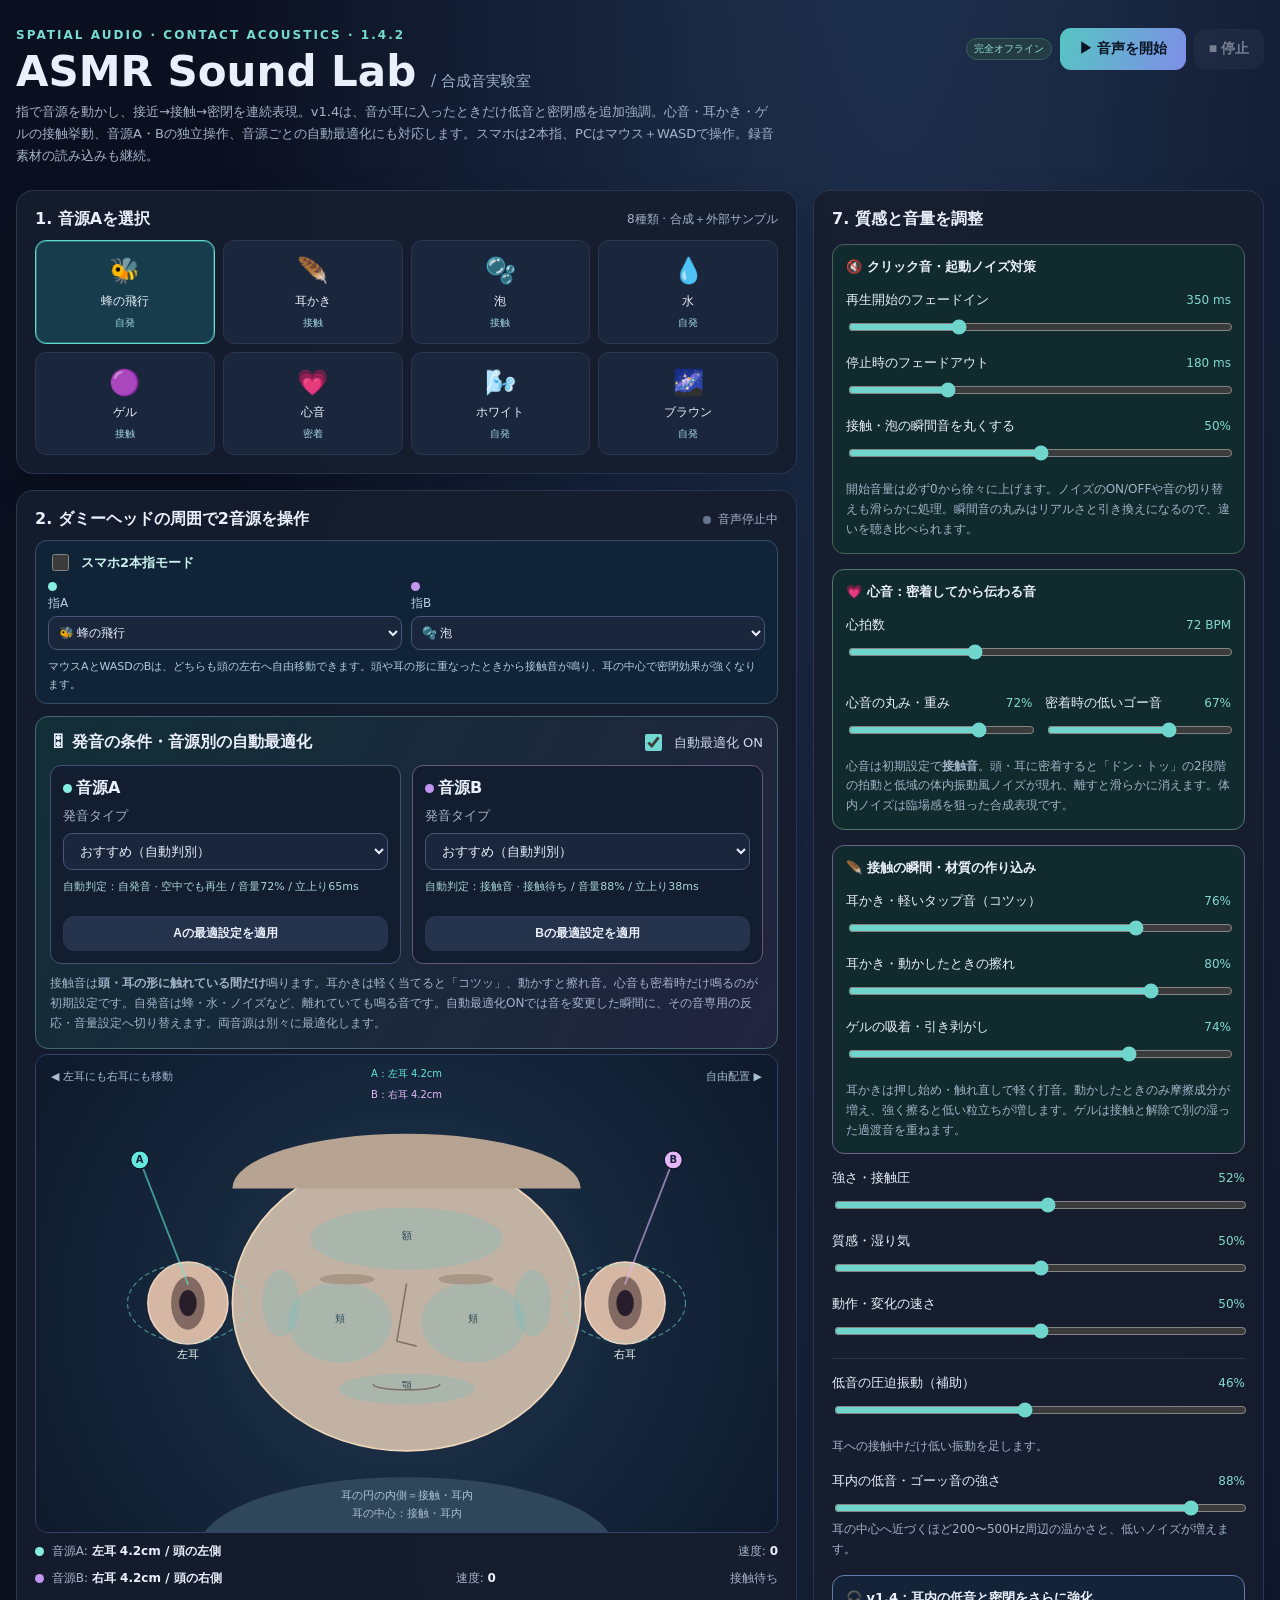
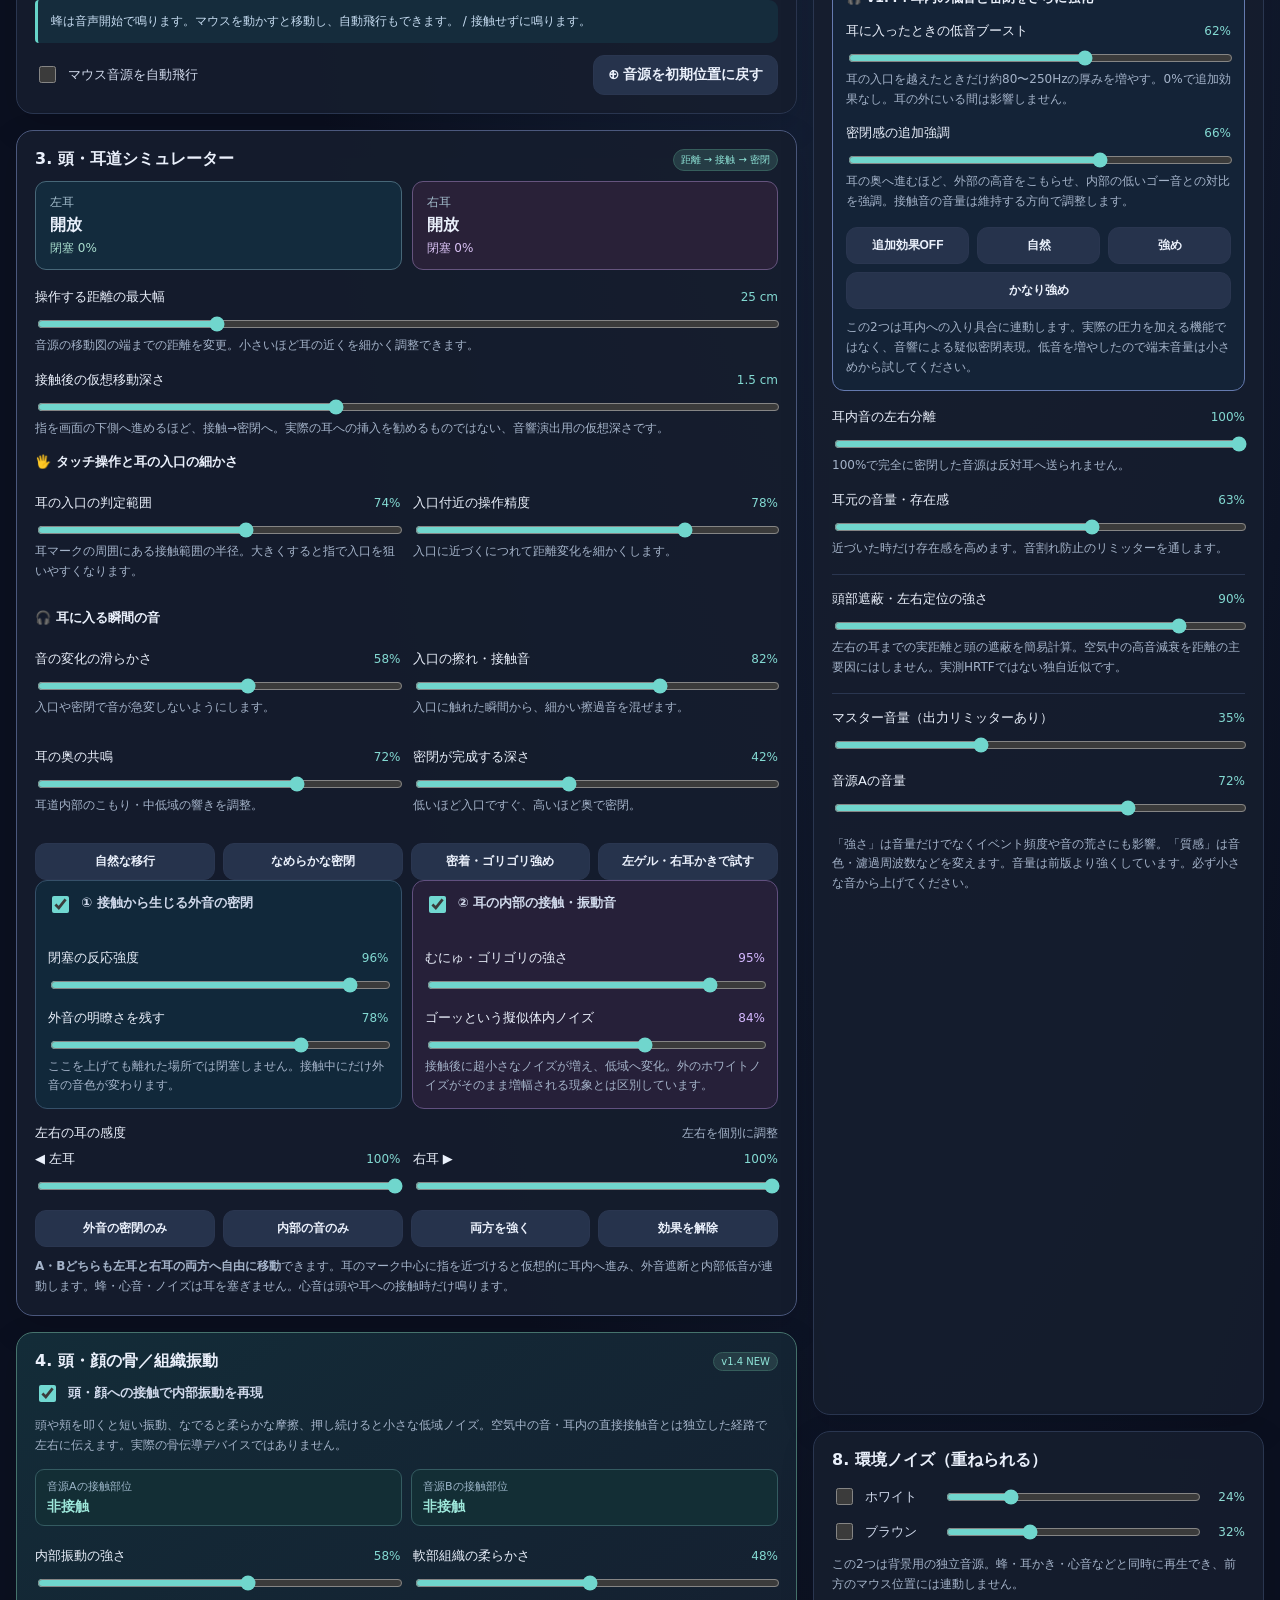
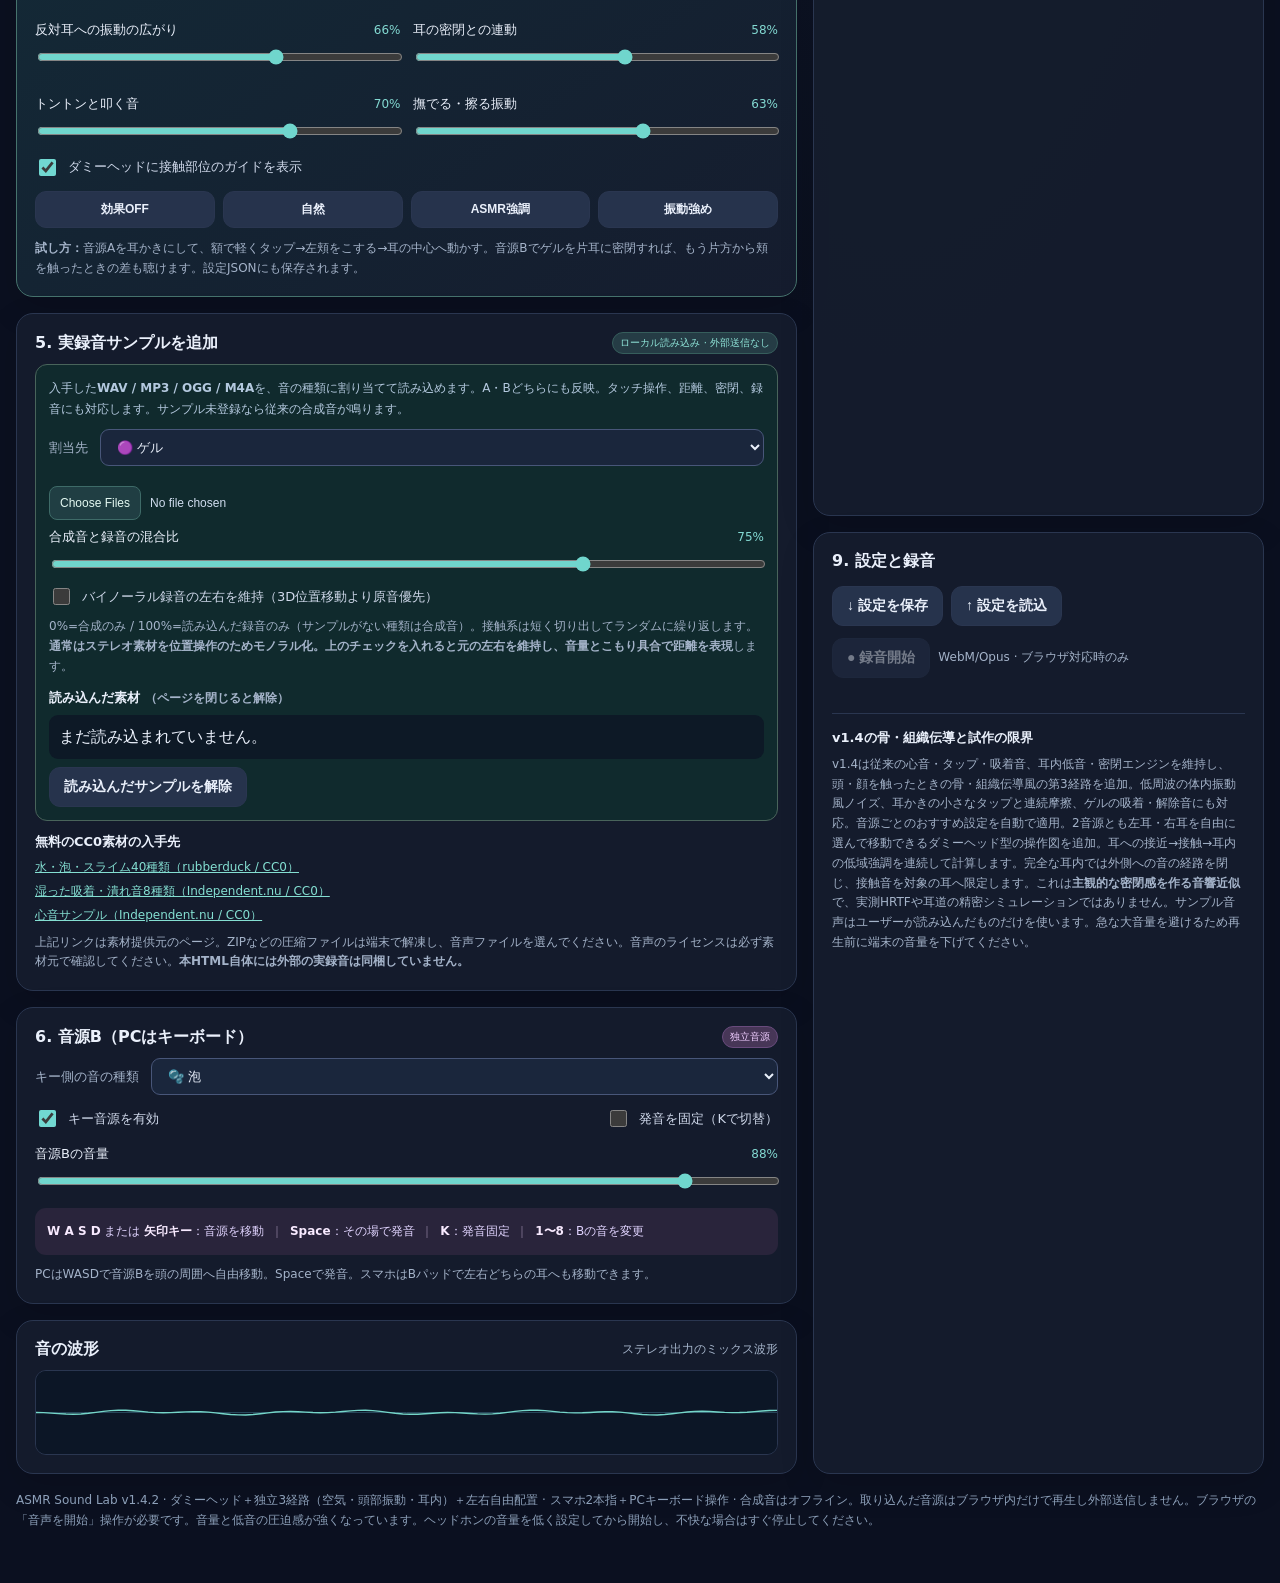
==== sample_apps/asmr_sound_lab/index.html @ b555ca15 "Debounce ear/gel and bone contact transients with a hysteresis latch" ====
<!doctype html>
<html lang="ja">
<head>
<meta charset="utf-8">
<meta name="viewport" content="width=device-width, initial-scale=1, viewport-fit=cover">
<title>ASMR Sound Lab v1.4.2 — Chappy Edition</title>
<style>
:root{color-scheme:dark;--bg:#0b1020;--surface:#141c2e;--line:#2a3650;--text:#eaf0fb;--muted:#a4b3c9;--a:#76dbd0;--a2:#b7a3ff}
*{box-sizing:border-box}body{margin:0;font-family:system-ui,"Yu Gothic","Meiryo",sans-serif;background:radial-gradient(ellipse at 70% -15%,#213453 0%,#0b1020 55%);color:var(--text);min-height:100vh}
.page{width:min(1250px,calc(100% - 32px));margin:0 auto;padding:28px 0 40px}.top{display:flex;align-items:flex-start;justify-content:space-between;gap:16px;margin-bottom:23px;flex-wrap:wrap}.eyebrow{color:var(--a);font-size:12px;letter-spacing:.17em;font-weight:700}.top h1{font-size:clamp(26px,4vw,42px);margin:5px 0}.sub{color:var(--muted);font-size:13px;max-width:760px;line-height:1.7}.button{border:1px solid var(--line);border-radius:11px;padding:10px 14px;color:var(--text);background:#26334c;font-size:14px;cursor:pointer;font-weight:600;transition:.15s}.button:hover{border-color:var(--a)}.button:focus-visible,.mode:focus-visible{outline:2px solid var(--a);outline-offset:2px}.primary{background:linear-gradient(110deg,#56c5c2,#7f8ee8);color:#091321;border:0;padding:12px 19px}.primary:hover{filter:brightness(1.1)}.button:disabled{opacity:.45;cursor:not-allowed}.topActions{display:flex;gap:8px;align-items:center;flex-wrap:wrap}
.layout{display:grid;grid-template-columns:minmax(400px,1.42fr) minmax(305px,.82fr);gap:16px}.panel{border:1px solid var(--line);background:rgba(21,29,46,.91);border-radius:17px;padding:18px;box-shadow:0 12px 35px #0002}.panel h2{margin:0 0 14px;font-size:16px}.minor{color:var(--muted);font-size:12px}.modes{display:grid;grid-template-columns:repeat(4,1fr);gap:8px}.mode{padding:13px 5px;border-radius:11px;border:1px solid var(--line);background:#1a263c;color:var(--text);cursor:pointer;display:flex;flex-direction:column;align-items:center;gap:6px;font-size:12px}.mode .emoji{font-size:25px;line-height:1.3}.mode.active{background:#173c4b;border-color:#5edbd0;box-shadow:inset 0 0 0 1px #5edbd055}.mode:hover{border-color:#66aea9}.mode small{color:#a3d8dc;font-size:10px}.stageHeader{display:flex;align-items:center;justify-content:space-between;gap:12px;margin:0 0 10px}.status{display:inline-flex;align-items:center;gap:7px;color:var(--muted);font-size:12px}.dot{background:#69758c;border-radius:50%;width:8px;height:8px}.dot.on{background:#67d5b3;box-shadow:0 0 9px #67d5b3aa}.stage{position:relative;border-radius:13px;overflow:hidden;border:1px solid #334567;background:#0e192a;user-select:none;touch-action:none;aspect-ratio:1.55;cursor:crosshair}.stage canvas{display:block;width:100%;height:100%}.cornerLabel{position:absolute;font-size:11px;color:#a8bdd0;pointer-events:none}.cornerLabel.topLeft{left:15px;top:14px}.cornerLabel.topRight{right:15px;top:14px}.cornerLabel.bottom{bottom:11px;left:50%;transform:translateX(-50%)}.stageInfo{display:flex;justify-content:space-between;gap:14px;flex-wrap:wrap;margin-top:10px;color:var(--muted);font-size:12px}.stageInfo b{color:var(--text);font-variant-numeric:tabular-nums}.help{border-left:3px solid #67d4c9;padding:11px 13px;margin:13px 0 0;background:#152c3c;border-radius:4px 9px 9px 4px;color:#c6dcf1;font-size:12px;line-height:1.75}.control{margin:15px 0}.clabel{display:flex;align-items:center;justify-content:space-between;font-size:13px;margin:0 0 8px}.clabel output{font-variant-numeric:tabular-nums;color:#83d9d2;font-size:12px}input[type=range]{width:100%;accent-color:#70d6cd;cursor:pointer}.row2{display:grid;grid-template-columns:1fr 1fr;gap:12px}.switch{display:flex;align-items:center;gap:9px;color:#d0d9eb;font-size:13px}.switch input{accent-color:#71d8d1;width:17px;height:17px}.noiseRow{display:grid;grid-template-columns:100px 1fr 34px;gap:12px;align-items:center;margin:12px 0}.noiseRow label{font-size:13px}.noiseRow output{text-align:right;font-size:12px;color:#8edbd4}.hint{font-size:12px;color:var(--muted);line-height:1.65}.bottomBar{display:flex;gap:8px;align-items:center;flex-wrap:wrap;margin-top:12px}.wave{width:100%;height:85px;background:#0c1626;border:1px solid var(--line);border-radius:11px;display:block}.footer{color:#8da0b9;font-size:12px;line-height:1.7;margin-top:16px}.miniTitle{font-size:13px;font-weight:650;margin:12px 0 8px}.pill{font-size:10px;background:#253c45;border:1px solid #365e5c;border-radius:12px;padding:3px 7px;color:#8fe4d8}.stack{display:grid;gap:16px}.infoStrip{display:flex;gap:8px;justify-content:space-between;align-items:center;flex-wrap:wrap;margin-top:12px}.message{color:#e7d7a5;font-size:12px;min-height:20px}.divider{height:1px;background:var(--line);margin:15px 0}
@media(max-width:820px){.layout{grid-template-columns:1fr}.modes{grid-template-columns:repeat(4,1fr)}.stage{aspect-ratio:1.33}.row2{grid-template-columns:1fr 1fr}}@media(max-width:430px){.modes{grid-template-columns:repeat(2,1fr)}.stage{aspect-ratio:1}.row2{grid-template-columns:1fr}.noiseRow{grid-template-columns:95px 1fr 32px}}
.sourceDot{display:inline-block;width:9px;height:9px;border-radius:50%;vertical-align:middle;margin-right:4px}.mouseDot{background:#86eee1}.keyboardDot{background:#c296ee}
.keyboardPill{background:#473657;color:#efcdff;border-color:#694b7d}.kbdSettings{display:flex;align-items:center;gap:12px;flex-wrap:wrap;margin-bottom:12px}.selectLabel{color:var(--muted);font-size:13px}.selectMode{background:#1a263c;color:var(--text);border:1px solid #485679;border-radius:9px;padding:9px 12px;font-size:13px;flex:1;min-width:180px}.keyGuide{padding:12px;background:#29243b;border-radius:11px;color:#e1d4ff;font-size:12px;line-height:1.9;margin-bottom:10px}.keyGuide b{font-weight:750;color:#f8eaff}.keyGuide span{color:#8c7d9d;padding:0 3px}
/* v0.3: dual-finger mobile surface. The two touch lanes have separate pointer identities. */
.touchSetup{display:grid;gap:8px;margin:0 0 10px;padding:10px 12px;border:1px solid #35506a;border-radius:12px;background:#112337}
.touchSetup .switch{font-size:13px}.touchSetup .switch strong{font-size:13px;color:#c9f3ee}
.touchSelectors{display:grid;grid-template-columns:1fr 1fr;gap:9px}
.touchSelectors label{display:flex;flex-direction:column;gap:4px;font-size:12px;color:#bdcddf;min-width:0}
.touchSelectors .selectMode{min-width:0;width:100%;font-size:12px;padding:8px 6px}
.touchTip{font-size:11px;color:#b1cde1;line-height:1.6}
.stage .touchLaneLabels{display:none;position:absolute;top:0;left:0;right:0;bottom:0;pointer-events:none;grid-template-columns:1fr 1fr}
.touchLaneLabels span{display:flex;flex-direction:column;align-items:center;justify-content:flex-start;gap:2px;padding-top:10px;color:#b9eee9;text-shadow:0 1px 4px #0016;font-size:12px}
.touchLaneLabels span+span{color:#ebc5ff;border-left:2px dashed #a6a4cf7a}
.touchLaneLabels small{font-size:10px;color:#d6e6ee}
.stage.dualTouch .touchLaneLabels{display:none}
.stage.dualTouch .cornerLabel{display:none}
.stage.dualTouch{cursor:crosshair;touch-action:none;overscroll-behavior:contain;-webkit-user-select:none;user-select:none;aspect-ratio:1.65}
@media(max-width:820px){.stage{aspect-ratio:1.3}}
@media(max-width:430px){.page{width:calc(100% - 18px);padding-top:12px}.panel{padding:12px}.modes{grid-template-columns:repeat(4,1fr);gap:4px}.mode{font-size:10px;padding:9px 1px;gap:3px}.mode .emoji{font-size:20px}.mode small{font-size:8px}.stage{aspect-ratio:1.05}.stage.dualTouch{aspect-ratio:1.35}.touchLaneLabels small{font-size:9px;max-width:115px;text-align:center}.touchSetup{padding:9px}}
/* v0.4 independent external/inside-ear effects */
.effectGrid{display:grid;grid-template-columns:1fr 1fr;gap:10px}
.effectBlock{border:1px solid #355069;background:#11283a;border-radius:12px;padding:12px}
.effectBlock:nth-child(2){border-color:#61507f;background:#262039}
.effectBlock .switch{min-height:44px;align-items:flex-start;line-height:1.5}
.effectBlock .clabel{margin-top:12px}
.effectBlock:nth-child(2) .clabel output{color:#d4b8ff}
.presetButtons{display:flex;gap:8px;flex-wrap:wrap;margin-top:12px}
.presetButtons .button{font-size:12px;padding:9px 10px;flex:1;min-width:112px}
#sealPanel{border-color:#4b587d}
@media(max-width:520px){.effectGrid{grid-template-columns:1fr}.effectBlock{padding:10px}.effectBlock .switch{min-height:0}.presetButtons .button{min-width:43%}}
/* v1.2: contact-aware mode badges, per-source activation and presets */
.soundRules{border:1px solid #416975;background:linear-gradient(120deg,#122e37,#21243d);border-radius:13px;padding:14px;margin:12px 0 5px}
.ruleTop{display:flex;align-items:center;justify-content:space-between;gap:12px;flex-wrap:wrap;margin-bottom:11px}
.ruleSlots{display:grid;grid-template-columns:repeat(2,minmax(0,1fr));gap:11px}
.ruleSlot{background:#121e30;border:1px solid #455276;border-radius:11px;padding:12px;display:flex;flex-direction:column;gap:8px}
.ruleSlot:nth-child(2){border-color:#67577b}
.ruleSlot .selectMode{width:100%;min-width:0}
.ruleSlot .button{padding:8px;font-size:12px}
.ruleStatus{font-size:11px;color:#a9d4d3;line-height:1.6;min-height:2.7em}
.modeBehavior{font-size:10px;color:#a9d4d3}
@media(max-width:430px){.soundRules{padding:10px}.ruleSlots{gap:7px}.ruleSlot{padding:8px}.ruleTop{align-items:flex-start}.ruleSlot .selectMode{padding:7px 4px;font-size:11px}}
/* v0.8: spatial head / ear model and contact distance UI */
.modelStats{display:grid;grid-template-columns:repeat(2,minmax(0,1fr));gap:10px;margin:6px 0 18px}
.modelStats>div{display:flex;flex-direction:column;gap:4px;border:1px solid #476778;background:#132b3d;border-radius:11px;padding:12px 14px}
.modelStats>div:nth-child(2){border-color:#65547e;background:#292138}
.modelStats span{font-size:12px;color:#a2bccb}.modelStats strong{font-size:16px}.modelStats small{font-size:12px;color:#a9ddce}
.modelStats>div:nth-child(2) small{color:#dac3f5}
/* sample import, distance tuning, spectral seal with presence-preserving parallel paths */
.sampleInfo{font-size:12px;line-height:1.7;color:#b4c9df}
.sampleBox{padding:13px;border:1px solid #49645b;border-radius:12px;background:#102a2d}
.sampleList{padding:8px 10px;background:#0d1926;border-radius:9px;line-height:1.75;overflow-wrap:anywhere}
.sampleLinks{display:grid;gap:7px;margin-top:8px;font-size:12px}
.sampleLinks a{color:#84dfd2}
.audioFile{width:100%;color:#d0ddef;font-size:12px;margin:8px 0}
.audioFile::file-selector-button{border:1px solid #3e6b68;background:#203e43;color:#e4f9f2;border-radius:8px;padding:9px 10px;margin-right:9px;cursor:pointer}

/* v1.4: three-path head/face vibration engine */
.boneStatus{display:grid;grid-template-columns:1fr 1fr;gap:9px;margin:13px 0 8px}
.boneStatus>div{border:1px solid #345b61;background:#132e35;border-radius:9px;padding:9px 11px;display:flex;flex-direction:column;gap:4px}
.boneStatus span{font-size:11px;color:#9db6c9}.boneStatus b{font-size:14px;color:#9de7da}
#bonePanel{border-color:#46736d;background:linear-gradient(145deg,#132c38,#151c2e)}
#bonePanel .control{margin:13px 0}#bonePanel .hint{line-height:1.7}
@media(max-width:430px){.boneStatus{gap:6px}.boneStatus>div{padding:7px}}
</style>
</head>
<body>
<div class="page">
 <header class="top"><div><div class="eyebrow">SPATIAL AUDIO · CONTACT ACOUSTICS · 1.4.2</div><h1>ASMR Sound Lab <span style="font-size:15px;color:#9db0ca;font-weight:400">/ 合成音実験室</span></h1><div class="sub">指で音源を動かし、接近→接触→密閉を連続表現。v1.4は、音が耳に入ったときだけ低音と密閉感を追加強調。心音・耳かき・ゲルの接触挙動、音源A・Bの独立操作、音源ごとの自動最適化にも対応します。スマホは2本指、PCはマウス＋WASDで操作。録音素材の読み込みも継続。</div></div><div class="topActions"><span class="pill">完全オフライン</span><button class="button primary" id="startBtn">▶ 音声を開始</button><button class="button" id="stopBtn" disabled>■ 停止</button></div></header>
 <div class="layout"><main class="stack">
  <section class="panel"><div class="stageHeader"><h2 style="margin:0">1. 音源Aを選択</h2><span class="minor">8種類 · 合成＋外部サンプル</span></div><div class="modes" id="modes">
  <button class="mode active" data-mode="bee"><span class="emoji">🐝</span><span>蜂の飛行</span><small>自発</small></button>
  <button class="mode" data-mode="ear"><span class="emoji">🪶</span><span>耳かき</span><small>接触</small></button>
  <button class="mode" data-mode="foam"><span class="emoji">🫧</span><span>泡</span><small>接触</small></button>
  <button class="mode" data-mode="water"><span class="emoji">💧</span><span>水</span><small>自発</small></button>
  <button class="mode" data-mode="gel"><span class="emoji">🟣</span><span>ゲル</span><small>接触</small></button>
  <button class="mode" data-mode="heart"><span class="emoji">💗</span><span>心音</span><small>密着</small></button>
  <button class="mode" data-mode="white"><span class="emoji">🌬️</span><span>ホワイト</span><small>自発</small></button>
  <button class="mode" data-mode="brown"><span class="emoji">🌌</span><span>ブラウン</span><small>自発</small></button>
  </div></section>
  <section class="panel"><div class="stageHeader"><h2 style="margin:0">2. ダミーヘッドの周囲で2音源を操作</h2><div class="status"><span class="dot" id="liveDot"></span><span id="statusText">音声停止中</span></div></div>
   <div class="touchSetup">
    <label class="switch"><input id="dualTouchToggle" type="checkbox"> <strong>スマホ2本指モード</strong></label>
    <div class="touchSelectors">
     <label for="touchModeA"><span class="sourceDot mouseDot"></span> 指A <select id="touchModeA" class="selectMode" aria-label="音源Aの音の種類"></select></label>
     <label for="touchModeB"><span class="sourceDot keyboardDot"></span> 指B <select id="touchModeB" class="selectMode" aria-label="音源Bの音の種類"></select></label>
    </div>
    <div class="touchTip" id="touchTip">左右2つのダミーヘッド操作パッド。それぞれの指で左右どちらの耳にも近づけられます。耳の中心に入るほど密閉。指を離すと接触音は停止します。さらに、頭・耳に触れるまでは無音です。</div>
   </div>
   <div class="soundRules" id="soundRules">
    <div class="ruleTop"><strong>🎛 発音の条件・音源別の自動最適化</strong><label class="switch"><input type="checkbox" id="autoOptimize" checked> 自動最適化 ON</label></div>
    <div class="ruleSlots">
     <div class="ruleSlot"><strong><span class="sourceDot mouseDot"></span>音源A</strong>
      <label class="selectLabel" for="behaviorMouse">発音タイプ</label><select class="selectMode" id="behaviorMouse"><option value="auto">おすすめ（自動判別）</option><option value="contact">接触しているときだけ</option><option value="free">離れていても自発的に鳴る</option></select>
      <div class="ruleStatus" id="behaviorMouseInfo"></div><button class="button" id="optimizeMouse">Aの最適設定を適用</button>
     </div>
     <div class="ruleSlot"><strong><span class="sourceDot keyboardDot"></span>音源B</strong>
      <label class="selectLabel" for="behaviorKeyboard">発音タイプ</label><select class="selectMode" id="behaviorKeyboard"><option value="auto">おすすめ（自動判別）</option><option value="contact">接触しているときだけ</option><option value="free">離れていても自発的に鳴る</option></select>
      <div class="ruleStatus" id="behaviorKeyboardInfo"></div><button class="button" id="optimizeKeyboard">Bの最適設定を適用</button>
     </div>
    </div>
    <div class="hint" style="margin-top:10px">接触音は<strong>頭・耳の形に触れている間だけ</strong>鳴ります。耳かきは軽く当てると「コツッ」、動かすと擦れ音。心音も密着時だけ鳴るのが初期設定です。自発音は蜂・水・ノイズなど、離れていても鳴る音です。自動最適化ONでは音を変更した瞬間に、その音専用の反応・音量設定へ切り替えます。両音源は別々に最適化します。</div>
   </div>
   <div id="stage" class="stage" role="application" aria-label="音源位置操作エリア。2本指モードでは左右に独立したダミーヘッド図。どちらの指も両耳へ自由に動かせます。"><canvas id="map"></canvas><div class="touchLaneLabels" aria-hidden="true"><span><b>指A</b><small>指の位置に追従</small></span><span><b>指B</b><small>指の位置に追従</small></span></div><span class="cornerLabel topLeft">◀ 左耳にも右耳にも移動</span><span class="cornerLabel topRight">自由配置 ▶</span><span class="cornerLabel bottom">耳の中心：接触・耳内</span></div>
   <div class="stageInfo"><span><i class="sourceDot mouseDot"></i> 音源A: <b id="mousePos">自由配置</b></span><span>速度: <b id="speedOut">0</b></span></div>
   <div class="stageInfo"><span><i class="sourceDot keyboardDot"></i> 音源B: <b id="keyboardPos">自由配置</b></span><span>速度: <b id="keyboardSpeed">0</b></span><span id="keyboardState">キー入力待ち</span></div>
   <div class="help" id="modeHelp">蜂は音声開始で自動的に鳴ります。マウスを動かすと左右・距離感が変化。下の「自動飛行」を有効にすると蜂が勝手に飛び回ります。</div>
   <div class="infoStrip"><label class="switch"><input id="autoToggle" type="checkbox"> <span id="autoLabel">蜂を自動飛行させる</span></label><button class="button" id="centerBtn">⊕ 音源を初期位置に戻す</button></div>
  </section>
  <section class="panel" id="sealPanel" aria-label="物理耳モデルと閉塞効果">
   <div class="stageHeader"><h2 style="margin:0">3. 頭・耳道シミュレーター</h2><span class="pill">距離 → 接触 → 密閉</span></div>
   <div class="modelStats"><div><span>左耳</span><strong id="leftStatus">開放</strong><small id="leftOcclusion">閉塞 0%</small></div><div><span>右耳</span><strong id="rightStatus">開放</strong><small id="rightOcclusion">閉塞 0%</small></div></div>
   <div class="control"><div class="clabel"><label for="rangeCm">操作する距離の最大幅</label><output id="rangeCmValue">25 cm</output></div><input id="rangeCm" type="range" min="8" max="80" step="1" value="25"><div class="hint">音源の移動図の端までの距離を変更。小さいほど耳の近くを細かく調整できます。</div></div>
   <div class="control"><div class="clabel"><label for="insertionCm">接触後の仮想移動深さ</label><output id="insertionCmValue">1.5 cm</output></div><input id="insertionCm" type="range" min="0.5" max="3.0" step="0.1" value="1.5"><div class="hint">指を画面の下側へ進めるほど、接触→密閉へ。実際の耳への挿入を勧めるものではない、音響演出用の仮想深さです。</div></div>
   <div class="miniTitle">🖐 タッチ操作と耳の入口の細かさ</div>
   <div class="row2">
     <div class="control"><div class="clabel"><label for="entryPoint">耳の入口の判定範囲</label><output id="entryPointValue">74%</output></div><input type="range" min="55" max="88" step="1" value="74" id="entryPoint"><div class="hint">耳マークの周囲にある接触範囲の半径。大きくすると指で入口を狙いやすくなります。</div></div>
     <div class="control"><div class="clabel"><label for="nearFocus">入口付近の操作精度</label><output id="nearFocusValue">78%</output></div><input type="range" min="0" max="100" value="75" id="nearFocus"><div class="hint">入口に近づくにつれて距離変化を細かくします。</div></div>
   </div>
   <div class="miniTitle">🎧 耳に入る瞬間の音</div>
   <div class="row2">
     <div class="control"><div class="clabel"><label for="transition">音の変化の滑らかさ</label><output id="transitionValue">58%</output></div><input type="range" min="0" max="100" value="58" id="transition"><div class="hint">入口や密閉で音が急変しないようにします。</div></div>
     <div class="control"><div class="clabel"><label for="surfaceFriction">入口の擦れ・接触音</label><output id="surfaceFrictionValue">68%</output></div><input type="range" min="0" max="100" value="68" id="surfaceFriction"><div class="hint">入口に触れた瞬間から、細かい擦過音を混ぜます。</div></div>
   </div>
   <div class="row2">
     <div class="control"><div class="clabel"><label for="canalResonance">耳の奥の共鳴</label><output id="canalResonanceValue">72%</output></div><input type="range" min="0" max="100" value="72" id="canalResonance"><div class="hint">耳道内部のこもり・中低域の響きを調整。</div></div>
     <div class="control"><div class="clabel"><label for="sealDepth">密閉が完成する深さ</label><output id="sealDepthValue">42%</output></div><input type="range" min="0" max="100" value="42" id="sealDepth"><div class="hint">低いほど入口ですぐ、高いほど奥で密閉。</div></div>
   </div>
   <div class="presetButtons"><button class="button acousticPreset" data-preset="natural">自然な移行</button><button class="button acousticPreset" data-preset="soft">なめらかな密閉</button><button class="button acousticPreset" data-preset="intense">密着・ゴリゴリ強め</button><button class="button" id="tryGel">左ゲル・右耳かきで試す</button></div>
   <div class="effectGrid">
    <div class="effectBlock"><label class="switch" for="sealOn"><input id="sealOn" type="checkbox" checked><strong>① 接触から生じる外音の密閉</strong></label><div class="clabel"><label for="seal">閉塞の反応強度</label><output id="sealValue">96%</output></div><input id="seal" type="range" min="0" max="100" value="90"><div class="clabel"><label for="sealKeep">外音の明瞭さを残す</label><output id="sealKeepValue">78%</output></div><input id="sealKeep" type="range" min="0" max="100" value="75"><div class="hint">ここを上げても離れた場所では閉塞しません。接触中にだけ外音の音色が変わります。</div></div>
    <div class="effectBlock"><label class="switch" for="insideOn"><input id="insideOn" type="checkbox" checked><strong>② 耳の内部の接触・振動音</strong></label><div class="clabel"><label for="inside">むにゅ・ゴリゴリの強さ</label><output id="insideValue">95%</output></div><input id="inside" type="range" min="0" max="100" value="85"><div class="clabel"><label for="bodyNoise">ゴーッという擬似体内ノイズ</label><output id="bodyNoiseValue">84%</output></div><input id="bodyNoise" type="range" min="0" max="100" value="65"><div class="hint">接触後に超小さなノイズが増え、低域へ変化。外のホワイトノイズがそのまま増幅される現象とは区別しています。</div></div>
   </div>
   <div class="control" style="margin-bottom:7px"><div class="clabel"><span>左右の耳の感度</span><span class="minor">左右を個別に調整</span></div>
    <div class="row2"><div><div class="clabel"><label for="leftEar">◀ 左耳</label><output id="leftEarValue">100%</output></div><input id="leftEar" type="range" min="0" max="100" value="100"></div><div><div class="clabel"><label for="rightEar">右耳 ▶</label><output id="rightEarValue">100%</output></div><input id="rightEar" type="range" min="0" max="100" value="100"></div></div></div>
   <div class="presetButtons"><button class="button effectPreset" data-seal="95" data-inside="0" data-keep="65">外音の密閉のみ</button><button class="button effectPreset" data-seal="0" data-inside="95" data-keep="80">内部の音のみ</button><button class="button effectPreset" data-seal="92" data-inside="95" data-keep="75">両方を強く</button><button class="button effectPreset" data-seal="0" data-inside="0" data-keep="80">効果を解除</button></div>
   <div class="hint" style="margin-top:10px"><strong>A・Bどちらも左耳と右耳の両方へ自由に移動</strong>できます。耳のマーク中心に指を近づけると仮想的に耳内へ進み、外音遮断と内部低音が連動します。蜂・心音・ノイズは耳を塞ぎません。心音は頭や耳への接触時だけ鳴ります。</div>
  </section>

  <section class="panel" id="bonePanel" aria-label="骨・軟部組織の疑似振動伝達">
    <div class="stageHeader"><h2 style="margin:0">4. 頭・顔の骨／組織振動</h2><span class="pill">v1.4 NEW</span></div>
    <label class="switch" for="boneOn"><input id="boneOn" type="checkbox" checked><strong>頭・顔への接触で内部振動を再現</strong></label>
    <div class="hint" style="margin-top:10px">頭や頬を叩くと短い振動、なでると柔らかな摩擦、押し続けると小さな低域ノイズ。空気中の音・耳内の直接接触音とは独立した経路で左右に伝えます。実際の骨伝導デバイスではありません。</div>
    <div class="boneStatus"><div><span>音源Aの接触部位</span><b id="boneZoneMouse">非接触</b></div><div><span>音源Bの接触部位</span><b id="boneZoneKeyboard">非接触</b></div></div>
    <div class="row2"><div class="control"><div class="clabel"><label for="boneStrength">内部振動の強さ</label><output id="boneStrengthValue">58%</output></div><input id="boneStrength" type="range" min="0" max="100" value="58"></div>
    <div class="control"><div class="clabel"><label for="boneSoftness">軟部組織の柔らかさ</label><output id="boneSoftnessValue">48%</output></div><input id="boneSoftness" type="range" min="0" max="100" value="48"></div></div>
    <div class="row2"><div class="control"><div class="clabel"><label for="boneCross">反対耳への振動の広がり</label><output id="boneCrossValue">66%</output></div><input id="boneCross" type="range" min="0" max="100" value="66"></div>
    <div class="control"><div class="clabel"><label for="boneOcclusion">耳の密閉との連動</label><output id="boneOcclusionValue">58%</output></div><input id="boneOcclusion" type="range" min="0" max="100" value="58"></div></div>
    <div class="row2"><div class="control"><div class="clabel"><label for="boneTap">トントンと叩く音</label><output id="boneTapValue">70%</output></div><input id="boneTap" type="range" min="0" max="100" value="70"></div>
    <div class="control"><div class="clabel"><label for="boneRub">撫でる・擦る振動</label><output id="boneRubValue">63%</output></div><input id="boneRub" type="range" min="0" max="100" value="63"></div></div>
    <label class="switch" for="showBoneZones"><input id="showBoneZones" type="checkbox" checked>ダミーヘッドに接触部位のガイドを表示</label>
    <div class="presetButtons"><button class="button bonePreset" data-bone="off">効果OFF</button><button class="button bonePreset" data-bone="natural">自然</button><button class="button bonePreset" data-bone="asmr">ASMR強調</button><button class="button bonePreset" data-bone="heavy">振動強め</button></div>
    <div class="hint" style="margin-top:10px"><b>試し方：</b>音源Aを耳かきにして、額で軽くタップ→左頬をこする→耳の中心へ動かす。音源Bでゲルを片耳に密閉すれば、もう片方から頬を触ったときの差も聴けます。設定JSONにも保存されます。</div>
  </section>
  <section class="panel" id="samplePanel" aria-label="実録音サンプル読み込み">
   <div class="stageHeader"><h2 style="margin:0">5. 実録音サンプルを追加</h2><span class="pill">ローカル読み込み · 外部送信なし</span></div>
   <div class="sampleBox">
    <div class="sampleInfo">入手した<strong>WAV / MP3 / OGG / M4A</strong>を、音の種類に割り当てて読み込めます。A・Bどちらにも反映。タッチ操作、距離、密閉、録音にも対応します。サンプル未登録なら従来の合成音が鳴ります。</div>
    <div class="kbdSettings" style="margin-top:10px"><label for="sampleTarget" class="selectLabel">割当先</label>
     <select id="sampleTarget" class="selectMode"><option value="gel">🟣 ゲル</option><option value="ear">🪶 耳かき</option><option value="foam">🫧 泡</option><option value="water">💧 水</option><option value="heart">💗 心音</option><option value="bee">🐝 蜂</option><option value="white">🌬️ ホワイト</option><option value="brown">🌌 ブラウン</option></select></div>
    <input id="sampleFile" class="audioFile" aria-label="音声ファイルを選択" type="file" accept="audio/*,.wav,.ogg,.mp3,.m4a,.flac" multiple>
    <div class="clabel"><label for="sampleBlend">合成音と録音の混合比</label><output id="sampleBlendValue">78%</output></div><input id="sampleBlend" type="range" min="0" max="100" value="75">
    <label class="switch" style="margin:9px 0"><input id="preserveStereo" type="checkbox"> バイノーラル録音の左右を維持（3D位置移動より原音優先）</label>
    <div class="hint">0%=合成のみ / 100%=読み込んだ録音のみ（サンプルがない種類は合成音）。接触系は短く切り出してランダムに繰り返します。<strong>通常はステレオ素材を位置操作のためモノラル化。上のチェックを入れると元の左右を維持し、音量とこもり具合で距離を表現</strong>します。</div>
    <div class="miniTitle">読み込んだ素材 <span class="minor">（ページを閉じると解除）</span></div><div id="sampleList" class="sampleList" aria-live="polite">まだ読み込まれていません。</div>
    <button class="button" id="clearSamples" style="margin-top:8px">読み込んだサンプルを解除</button>
   </div>
   <div class="miniTitle">無料のCC0素材の入手先</div>
   <div class="sampleLinks"><a href="https://opengameart.org/content/40-cc0-water-splash-slime-sfx" target="_blank" rel="noopener noreferrer">水・泡・スライム40種類（rubberduck / CC0）</a><a href="https://opengameart.org/content/8-wet-squish-slurp-impacts" target="_blank" rel="noopener noreferrer">湿った吸着・潰れ音8種類（Independent.nu / CC0）</a><a href="https://opengameart.org/content/heartbeat-single-sound" target="_blank" rel="noopener noreferrer">心音サンプル（Independent.nu / CC0）</a></div>
   <div class="hint" style="margin-top:9px">上記リンクは素材提供元のページ。ZIPなどの圧縮ファイルは端末で解凍し、音声ファイルを選んでください。音声のライセンスは必ず素材元で確認してください。<strong>本HTML自体には外部の実録音は同梱していません。</strong></div>
  </section>
  <section class="panel"><div class="stageHeader"><h2 style="margin:0">6. 音源B（PCはキーボード）</h2><span class="pill keyboardPill">独立音源</span></div>
   <div class="kbdSettings"><label class="selectLabel" for="keyboardMode">キー側の音の種類</label><select id="keyboardMode" class="selectMode"><option value="bee">🐝 蜂の飛行</option><option value="ear">🪶 耳かき</option><option value="foam" selected>🫧 泡</option><option value="water">💧 水</option><option value="gel">🟣 ゲル</option><option value="heart">💗 心音</option><option value="white">🌬️ ホワイトノイズ</option><option value="brown">🌌 ブラウンノイズ</option></select></div>
   <div class="infoStrip"><label class="switch"><input id="keyboardEnabled" type="checkbox" checked> キー音源を有効</label><label class="switch"><input id="keyboardLatch" type="checkbox"> 発音を固定（Kで切替）</label></div>
   <div class="control"><div class="clabel"><label for="keyboardLevel">音源Bの音量</label><output id="keyboardLevelValue">95%</output></div><input id="keyboardLevel" type="range" min="0" max="100" value="85"></div>
   <div class="keyGuide"><b>W A S D</b> または <b>矢印キー</b>：音源を移動 <span>｜</span> <b>Space</b>：その場で発音 <span>｜</span> <b>K</b>：発音固定 <span>｜</span> <b>1〜8</b>：Bの音を変更</div>
   <div class="hint">PCはWASDで音源Bを頭の周囲へ自由移動。Spaceで発音。スマホはBパッドで左右どちらの耳へも移動できます。</div>
  </section>
  <section class="panel"><div class="stageHeader"><h2 style="margin:0">音の波形</h2><span class="minor">ステレオ出力のミックス波形</span></div><canvas class="wave" id="scope"></canvas></section>
 </main><aside class="stack">
  <section class="panel"><h2>7. 質感と音量を調整</h2>
   <div class="sampleBox" style="margin-bottom:15px">
    <div class="miniTitle" style="margin-top:0">🔇 クリック音・起動ノイズ対策</div>
    <div class="control"><div class="clabel"><label for="startFade">再生開始のフェードイン</label><output id="startFadeValue">350 ms</output></div><input type="range" min="100" max="1000" step="50" value="350" id="startFade"></div>
    <div class="control"><div class="clabel"><label for="stopFade">停止時のフェードアウト</label><output id="stopFadeValue">180 ms</output></div><input type="range" min="90" max="450" step="30" value="180" id="stopFade"></div>
    <div class="control"><div class="clabel"><label for="transientSoft">接触・泡の瞬間音を丸くする</label><output id="transientSoftValue">50%</output></div><input type="range" min="0" max="100" value="50" id="transientSoft"></div>
    <div class="hint">開始音量は必ず0から徐々に上げます。ノイズのON/OFFや音の切り替えも滑らかに処理。瞬間音の丸みはリアルさと引き換えになるので、違いを聴き比べられます。</div>
   </div>
   <div class="sampleBox" style="margin-bottom:15px;border-color:#54756c">
    <div class="miniTitle" style="margin-top:0">💗 心音：密着してから伝わる音</div>
    <div class="control"><div class="clabel"><label for="heartBpm">心拍数</label><output id="heartBpmValue">72 BPM</output></div><input id="heartBpm" type="range" min="42" max="135" step="1" value="72"></div>
    <div class="row2">
     <div class="control"><div class="clabel"><label for="heartWarm">心音の丸み・重み</label><output id="heartWarmValue">72%</output></div><input id="heartWarm" type="range" min="0" max="100" value="72"></div>
     <div class="control"><div class="clabel"><label for="heartRumble">密着時の低いゴー音</label><output id="heartRumbleValue">67%</output></div><input id="heartRumble" type="range" min="0" max="100" value="67"></div>
    </div>
    <div class="hint">心音は初期設定で<strong>接触音</strong>。頭・耳に密着すると「ドン・トッ」の2段階の拍動と低域の体内振動風ノイズが現れ、離すと滑らかに消えます。体内ノイズは臨場感を狙った合成表現です。</div>
   </div>
   <div class="sampleBox" style="margin-bottom:15px;border-color:#6b6387">
    <div class="miniTitle" style="margin-top:0">🪶 接触の瞬間・材質の作り込み</div>
    <div class="control"><div class="clabel"><label for="earTap">耳かき・軽いタップ音（コツッ）</label><output id="earTapValue">76%</output></div><input id="earTap" type="range" min="0" max="100" value="76"></div>
    <div class="control"><div class="clabel"><label for="earScrape">耳かき・動かしたときの擦れ</label><output id="earScrapeValue">80%</output></div><input id="earScrape" type="range" min="0" max="100" value="80"></div>
    <div class="control"><div class="clabel"><label for="gelSuction">ゲルの吸着・引き剥がし</label><output id="gelSuctionValue">74%</output></div><input id="gelSuction" type="range" min="0" max="100" value="74"></div>
    <div class="hint">耳かきは押し始め・触れ直しで軽く打音。動かしたときのみ摩擦成分が増え、強く擦ると低い粒立ちが増します。ゲルは接触と解除で別の湿った過渡音を重ねます。</div>
   </div>
   <div class="control"><div class="clabel"><label for="strength">強さ・接触圧</label><output id="strengthValue">52%</output></div><input type="range" min="0" max="100" value="52" id="strength"></div>
   <div class="control"><div class="clabel"><label for="texture">質感・湿り気</label><output id="textureValue">50%</output></div><input type="range" min="0" max="100" value="50" id="texture"></div>
   <div class="control"><div class="clabel"><label for="rate">動作・変化の速さ</label><output id="rateValue">50%</output></div><input type="range" min="0" max="100" value="50" id="rate"></div>
   <div class="divider"></div><div class="control"><div class="clabel"><label for="pressure">低音の圧迫振動（補助）</label><output id="pressureValue">46%</output></div><input type="range" min="0" max="100" value="46" id="pressure"></div>
   <div class="hint">耳への接触中だけ低い振動を足します。</div>
   <div class="control"><div class="clabel"><label for="insideBass">耳内の低音・ゴーッ音の強さ</label><output id="insideBassValue">88%</output></div><input type="range" min="0" max="100" value="88" id="insideBass"><div class="hint">耳の中心へ近づくほど200〜500Hz周辺の温かさと、低いノイズが増えます。</div></div>
   <div class="sampleBox" style="margin:14px 0 17px;border-color:#657aaf;background:#142337">
    <div class="miniTitle" style="margin-top:0">🎧 v1.4：耳内の低音と密閉をさらに強化</div>
    <div class="control"><div class="clabel"><label for="canalBassBoost">耳に入ったときの低音ブースト</label><output id="canalBassBoostValue">62%</output></div><input id="canalBassBoost" type="range" min="0" max="100" value="62"><div class="hint">耳の入口を越えたときだけ約80〜250Hzの厚みを増やす。0%で追加効果なし。耳の外にいる間は影響しません。</div></div>
    <div class="control"><div class="clabel"><label for="canalSealBoost">密閉感の追加強調</label><output id="canalSealBoostValue">66%</output></div><input id="canalSealBoost" type="range" min="0" max="100" value="66"><div class="hint">耳の奥へ進むほど、外部の高音をこもらせ、内部の低いゴー音との対比を強調。接触音の音量は維持する方向で調整します。</div></div>
    <div class="presetButtons"><button class="button earBoostPreset" data-bass="0" data-seal="0">追加効果OFF</button><button class="button earBoostPreset" data-bass="35" data-seal="35">自然</button><button class="button earBoostPreset" data-bass="62" data-seal="66">強め</button><button class="button earBoostPreset" data-bass="92" data-seal="96">かなり強め</button></div>
    <div class="hint" style="margin-top:9px">この2つは耳内への入り具合に連動します。実際の圧力を加える機能ではなく、音響による疑似密閉表現。低音を増やしたので端末音量は小さめから試してください。</div>
   </div>
   <div class="control"><div class="clabel"><label for="insideIsolation">耳内音の左右分離</label><output id="insideIsolationValue">100%</output></div><input type="range" min="0" max="100" value="100" id="insideIsolation"><div class="hint">100%で完全に密閉した音源は反対耳へ送られません。</div></div>
   <div class="control"><div class="clabel"><label for="proximityBoost">耳元の音量・存在感</label><output id="proximityBoostValue">63%</output></div><input type="range" min="0" max="100" value="63" id="proximityBoost"><div class="hint">近づいた時だけ存在感を高めます。音割れ防止のリミッターを通します。</div></div>
   <div class="divider"></div><div class="control"><div class="clabel"><label for="spatial">頭部遮蔽・左右定位の強さ</label><output id="spatialValue">95%</output></div><input type="range" id="spatial" min="0" max="100" value="85"><div class="hint">左右の耳までの実距離と頭の遮蔽を簡易計算。空気中の高音減衰を距離の主要因にはしません。実測HRTFではない独自近似です。</div></div>
   <div class="divider"></div><div class="control"><div class="clabel"><label for="master">マスター音量（出力リミッターあり）</label><output id="masterValue">35%</output></div><input type="range" min="0" max="100" value="35" id="master"></div>
   <div class="control"><div class="clabel"><label for="mouseLevel">音源Aの音量</label><output id="mouseLevelValue">95%</output></div><input type="range" min="0" max="100" value="85" id="mouseLevel"></div>
   <div class="hint">「強さ」は音量だけでなくイベント頻度や音の荒さにも影響。「質感」は音色・濾過周波数などを変えます。音量は前版より強くしています。必ず小さな音から上げてください。</div>
  </section>
  <section class="panel"><h2>8. 環境ノイズ（重ねられる）</h2><div class="noiseRow"><label class="switch"><input type="checkbox" id="whiteOn"> ホワイト</label><input type="range" min="0" max="100" value="24" id="whiteLevel"><output id="whiteLevelValue">24%</output></div><div class="noiseRow"><label class="switch"><input type="checkbox" id="brownOn"> ブラウン</label><input type="range" min="0" max="100" value="32" id="brownLevel"><output id="brownLevelValue">46%</output></div><div class="hint">この2つは背景用の独立音源。蜂・耳かき・心音などと同時に再生でき、前方のマウス位置には連動しません。</div></section>
  <section class="panel"><h2>9. 設定と録音</h2><div class="bottomBar"><button class="button" id="saveBtn">↓ 設定を保存</button><button class="button" id="loadBtn">↑ 設定を読込</button><input id="loadInput" type="file" accept="application/json,.json" hidden></div><div class="bottomBar"><button class="button" id="recordBtn" disabled>● 録音開始</button><span class="minor">WebM/Opus · ブラウザ対応時のみ</span></div><div class="message" id="message" aria-live="polite"></div><div class="divider"></div><div class="miniTitle">v1.4の骨・組織伝導と試作の限界</div><div class="hint">v1.4は従来の心音・タップ・吸着音、耳内低音・密閉エンジンを維持し、頭・顔を触ったときの骨・組織伝導風の第3経路を追加。低周波の体内振動風ノイズ、耳かきの小さなタップと連続摩擦、ゲルの吸着・解除音にも対応。音源ごとのおすすめ設定を自動で適用。2音源とも左耳・右耳を自由に選んで移動できるダミーヘッド型の操作図を追加。耳への接近→接触→耳内の低域強調を連続して計算します。完全な耳内では外側への音の経路を閉じ、接触音を対象の耳へ限定します。これは<strong>主観的な密閉感を作る音響近似</strong>で、実測HRTFや耳道の精密シミュレーションではありません。サンプル音声はユーザーが読み込んだものだけを使います。急な大音量を避けるため再生前に端末の音量を下げてください。</div></section>
 </aside></div>
 <p class="footer">ASMR Sound Lab v1.4.2 · ダミーヘッド＋独立3経路（空気・頭部振動・耳内）＋左右自由配置 · スマホ2本指＋PCキーボード操作 · 合成音はオフライン。取り込んだ音源はブラウザ内だけで再生し外部送信しません。ブラウザの「音声を開始」操作が必要です。音量と低音の圧迫感が強くなっています。ヘッドホンの音量を低く設定してから開始し、不快な場合はすぐ停止してください。</p>
</div>
<script>
'use strict';
const $ = id => document.getElementById(id);
const clamp = (n, lo, hi) => Math.min(hi, Math.max(lo, n));
const lerp = (a, b, t) => a + (b - a) * t;
const smoothstep = x => {x=clamp(x,0,1);return x*x*(3-2*x);};
// Equal-power entry crossfade: external and internal paths exchange energy
// without the mid-transition level dip caused by two linear gains.
// The spatial ear-exclusive routing remains controlled separately.
function earEntryBlend(depth){
 const normalized=Math.max(0,Math.min(1,(depth-.035)/.85));
 const progress=normalized*normalized*(3-2*normalized);
 return {progress,external:Math.cos(progress*Math.PI/2),internal:Math.sin(progress*Math.PI/2)};
}
// Schmitt trigger for contact events: entry must be stronger than release.
// This affects tap/peel event edges, not the continuous contact audio gain.
function contactLatch(wasTouching,strength,engage,release){
 if(!Number.isFinite(strength))return false;
 return strength >= (wasTouching ? release : engage);
}
// Shared head-space coordinates (0..1). Both A/B can reach either ear.
// View: frontal dummy-head, left ear at x=.20 and right ear at x=.80.
// The center of the ear circle represents a *virtual* entry depth, not actual insertion.
const EAR_SPOTS=[{x:.205,y:.52},{x:.795,y:.52}];
function physicalFor(s,slot){
 const x=clamp(s.x,0,1),y=clamp(1-s.y,0,1);
 const nearest=EAR_SPOTS.map(p=>Math.hypot((x-p.x)*1.07,(y-p.y)*.9));
 const target=nearest[0]<=nearest[1]?0:1;
 const aperture=lerp(.051,.104,(state.entryPoint-55)/33);
 const radial=nearest[target];
 const insertion=state.insertionCm;
 const insideDepth=smoothstep((aperture-radial)/aperture);
 const focus=lerp(1,2.5,state.nearFocus/100);
 const distanceCm=radial>=aperture
   ? state.rangeCm*Math.pow(clamp((radial-aperture)/.45,0,1),focus)
   : -insertion*insideDepth;
 const near=smoothstep((5.5-distanceCm)/5.5);
 const rim=smoothstep((1.6-distanceCm)/1.6);
 const firstTouch=smoothstep((.28-distanceCm)/.28);
 const sealStart=lerp(.025,.26,state.sealDepth/100);
 const sealProgress=smoothstep((insideDepth-sealStart)/(1-sealStart));
 const emission=emissionFor(s);
 const eligible=emission.behavior==='contact' && emission.gate>.005;
 const contact=eligible?sealProgress:0;
 // World geometry: a nominal 19cm spacing between the ears, plus front/back plane.
 const wx=(x-.5)*(.19/(.795-.205)),wz=(y-.52)*.32;
 const distances=EAR_SPOTS.map(p=>Math.max(.011,Math.hypot(wx-(p.x-.5)*(.19/.59),wz)));
 return {distanceCm,target,side:target===0?-1:1,distances,contact,penetration:insideDepth,
    insideDepth, near,rim:eligible?rim:0,firstTouch:eligible?firstTouch:0,
    sealProgress:contact,wx,wz,earRadius:aperture,eligible,radial};
}
const modes = ['bee','ear','foam','water','gel','heart','white','brown'];
const continuous = new Set(['bee','heart','white','brown']);
const gestures = new Set(['ear','foam','water','gel']);
// Source behavior and sound-specific tuning are per slot; shared acoustic controls stay untouched.
// Water defaults to spontaneous flowing water; users can select contact to model splashes on the head.
const soundProfiles={
 bee:  {behavior:'free',level:72,attack:65,release:145,density:1.0,edge:75},
 ear:  {behavior:'contact',level:90,attack:26,release:65,density:1.12,edge:82},
 foam: {behavior:'contact',level:88,attack:38,release:95,density:1.20,edge:77},
 water:{behavior:'free',level:78,attack:75,release:135,density:.75,edge:70},
 gel:  {behavior:'contact',level:92,attack:48,release:120,density:.86,edge:85},
 heart:{behavior:'contact',level:78,attack:65,release:145,density:1,edge:77},
 white:{behavior:'free',level:58,attack:110,release:180,density:1,edge:72},
 brown:{behavior:'free',level:66,attack:125,release:190,density:1,edge:72}
};
const behaviorName={contact:'接触音',free:'自発音'};
function resolvedBehavior(s){return s.behavior==='contact'||s.behavior==='free'?s.behavior:soundProfiles[s.mode].behavior;}
// Contact collision in the same normalized coordinate system as paintHead().
// This tests the dummy-head skin and the two visible ears, not an invisible broad proximity circle.
function headContact(s){
 const x=clamp(s.x,0,1),y=clamp(1-s.y,0,1),p=s.profile||soundProfiles[s.mode];
 const softness=clamp(p.edge/100,.1,1);
 const ellipses=[{x:.5,y:.52,rx:.236,ry:.31},...EAR_SPOTS.map(e=>({x:e.x,y:e.y,rx:.056,ry:.086}))];
 let penetration=0;
 for(const e of ellipses){
  const normal=Math.hypot((x-e.x)/e.rx,(y-e.y)/e.ry);
  penetration=Math.max(penetration,Math.max(0,1-normal));
 }
 return {touching:penetration>0,gain:smoothstep(penetration/lerp(.055,.19,softness)),penetration};
}
// Contact-zone classifier. Geometric regions are illustrative, not a measured anatomical mesh.
// The audio filters interpolate between zones to avoid an abrupt timbre change at a border.
const boneZoneNames={none:'非接触',scalp:'頭皮',forehead:'額',jaw:'顎',cheek_L:'左頬',cheek_R:'右頬',temple_L:'左こめかみ',temple_R:'右こめかみ',behindEar_L:'左耳の後ろ',behindEar_R:'右耳の後ろ',earCanal_L:'左耳道',earCanal_R:'右耳道'};
const boneZones={
 scalp:{frequency:145,lowpass:480,body:.75,hardness:.42,cross:.92},
 forehead:{frequency:250,lowpass:920,body:.82,hardness:.95,cross:.92},
 jaw:{frequency:198,lowpass:690,body:.93,hardness:1.06,cross:.82},
 cheek_L:{frequency:125,lowpass:470,body:.92,hardness:.48,cross:.68},
 cheek_R:{frequency:125,lowpass:470,body:.92,hardness:.48,cross:.68},
 temple_L:{frequency:260,lowpass:920,body:.97,hardness:.88,cross:.60},
 temple_R:{frequency:260,lowpass:920,body:.97,hardness:.88,cross:.60},
 behindEar_L:{frequency:220,lowpass:710,body:1,hardness:.82,cross:.48},
 behindEar_R:{frequency:220,lowpass:710,body:1,hardness:.82,cross:.48},
 earCanal_L:{frequency:175,lowpass:460,body:.3,hardness:.38,cross:.10},
 earCanal_R:{frequency:175,lowpass:460,body:.3,hardness:.38,cross:.10},
 none:{frequency:200,lowpass:650,body:0,hardness:0,cross:0}
};
const boneModeWeight={bee:.08,ear:1,foam:.62,water:.48,gel:.93,heart:.52,white:0,brown:0};
function boneZoneFor(s){
 const x=clamp(s.x,0,1),y=clamp(1-s.y,0,1),contact=headContact(s);
 if(!contact.touching)return {id:'none',touch:0,isCanal:false,side:-1,settings:boneZones.none};
 const distances=EAR_SPOTS.map(p=>Math.hypot((x-p.x)*1.07,(y-p.y)*.9));
 const near=distances[0]<=distances[1]?0:1;
 const ear=EAR_SPOTS[near],outer=near===0?x<ear.x:x>ear.x;
 const aperture=lerp(.051,.104,(state.entryPoint-55)/33);
 let zone;
 if(distances[near]<aperture*.58)zone=near===0?'earCanal_L':'earCanal_R';
 else if(distances[near]<.098 && outer)zone=near===0?'behindEar_L':'behindEar_R';
 else if(y<.335)zone='scalp';
 else if(y<.445 && x>.34 && x<.66)zone='forehead';
 else if(y>.675)zone='jaw';
 else if(x<.355||x>.645)zone=x<.5?'temple_L':'temple_R';
 else zone=x<.5?'cheek_L':'cheek_R';
 return {id:zone,touch:contact.gain,isCanal:zone.startsWith('earCanal'),side:zone.endsWith('_L')?0:zone.endsWith('_R')?1:-1,settings:boneZones[zone]};
}
function emissionFor(s){
 const behavior=resolvedBehavior(s),contact=headContact(s);
 const inputActive=s.enabled!==false && (s.pressed||s.auto||(continuous.has(s.mode)&&behavior==='free'));
 // Free mode allows a synthetic rubbing source to operate without a press as requested.
 const active=s.enabled!==false && (behavior==='free'||inputActive);
 return {behavior,contact,active,gate:active*(behavior==='contact'?contact.gain:1)};
}
function applyProfile(slot,resetBehavior=true){
 const s=state[slot],p=soundProfiles[s.mode];
 s.profile={...p};s.level=p.level;
 if(resetBehavior)s.behavior='auto';
}
function setMode(slot,mode){
 if(!modes.includes(mode))return;
 const s=state[slot];s.mode=mode;
 if(state.autoOptimize){applyProfile(slot,true);$(slot+'Level').value=s.level;}
 if(slot==='mouse'){s.auto=false;$('autoToggle').checked=false;}
 refreshModeUI();engine?.changeMode(slot,mode);engine?.updateParameters();updateLabels();updateStatus();
}
const modeHelp = {
 bee: '蜂は音声開始で鳴ります。マウスを動かすと移動し、自動飛行もできます。',
 ear: '押しながらドラッグで擦れ音。圧力と移動速度で質感が変化します。',
 foam: '押しながらドラッグで細かな泡の破裂音。',
 water: 'ドラッグで流動音・小さな水滴音が重なります。',
 gel: 'ドラッグで粘った摩擦音。内部接触を上げると耳の奥の低中域が強くなります。',
 heart: '頭や耳に密着したときだけ低いS1・短いS2と体内振動風のゴー音が立ち上がります。心拍数や低音の量も調整できます。',
 white: 'ホワイトノイズを連続生成します。',
 brown: 'ブラウンノイズを連続生成します。'
};
const state = {
 mouse:{mode:'bee',x:.14,y:.78,speed:0,pressed:false,auto:false,level:72,behavior:'auto',profile:{...soundProfiles.bee}},
 keyboard:{mode:'foam',x:.86,y:.78,speed:0,pressed:false,auto:false,level:88,behavior:'auto',profile:{...soundProfiles.foam},enabled:true,latch:false},
 autoOptimize:true,boneOn:true,showBoneZones:true,boneStrength:58,boneSoftness:48,boneCross:66,boneOcclusion:58,boneTap:70,boneRub:63,strength:52,texture:50,rate:50,master:35,heartBpm:72,heartWarm:72,heartRumble:67,earTap:76,earScrape:80,gelSuction:74,pressure:46,insideBass:88,canalBassBoost:62,canalSealBoost:66,insideIsolation:100,proximityBoost:63,spatial:90,sampleBlend:75,preserveStereo:false,startFade:350,stopFade:180,transientSoft:50,
 sealOn:true,insideOn:true,seal:96,sealKeep:78,inside:95,bodyNoise:84,rangeCm:25,insertionCm:1.5,leftEar:100,rightEar:100,
 entryPoint:74,nearFocus:78,transition:58,surfaceFriction:82,canalResonance:72,sealDepth:42,
 whiteOn:false,brownOn:false,whiteLevel:24,brownLevel:32
};
let audioBusy=false;
let engine=null,recordChunks=[],recorder=null,lastPointer=0,lastMX=0,lastMY=0,lastAnim=0;
const sampleFiles=Object.fromEntries(modes.map(m=>[m,[]])); // [{name,bytes,buffer?}] for each sound
let sampleRoundRobin=0;
const activePointers={mouse:null,keyboard:null}; // {id, lane, x, y, timestamp}
let dualTouch=window.matchMedia?.('(pointer: coarse)')?.matches || false;
const keys = new Set();
const keyMap = {KeyW:[0,1],KeyA:[-1,0],KeyS:[0,-1],KeyD:[1,0],ArrowUp:[0,1],ArrowLeft:[-1,0],ArrowDown:[0,-1],ArrowRight:[1,0]};
let lastStatus = '';
function setMessage(message){$('message').textContent=message;}
function updateLabels(){
  for(const id of ['boneStrength','boneSoftness','boneCross','boneOcclusion','boneTap','boneRub','strength','texture','rate','master','heartBpm','heartWarm','heartRumble','earTap','earScrape','gelSuction','pressure','insideBass','canalBassBoost','canalSealBoost','insideIsolation','proximityBoost','whiteLevel','brownLevel','mouseLevel','keyboardLevel','spatial','sampleBlend','startFade','stopFade','transientSoft','seal','sealKeep','inside','bodyNoise','rangeCm','insertionCm','leftEar','rightEar','entryPoint','nearFocus','transition','surfaceFriction','canalResonance','sealDepth']) {
    const value = id==='mouseLevel'?state.mouse.level:id==='keyboardLevel'?state.keyboard.level:state[id];
    $(id+'Value').textContent = id==='rangeCm'?value+' cm':id==='insertionCm'?Number(value).toFixed(1)+' cm':id==='heartBpm'?value+' BPM':(id==='startFade'||id==='stopFade')?value+' ms':value+'%';
  }
  for(const slot of ['mouse','keyboard']){
    const s=state[slot],phy=physicalFor(s,slot);
    const ear=phy.target===0?'左耳':'右耳';
    $('boneZone'+(slot==='mouse'?'Mouse':'Keyboard')).textContent=boneZoneNames[boneZoneFor(s).id];
    $(slot+'Pos').textContent=ear+' '+(phy.distanceCm<0?'耳内 '+(-phy.distanceCm).toFixed(2)+'cm':phy.distanceCm<.05?'入口':phy.distanceCm.toFixed(1)+'cm')+' / '+(s.x<.4?'頭の左側':s.x>.6?'頭の右側':'中央');
  }
  $('speedOut').textContent = String(Math.round(state.mouse.speed));
  $('keyboardSpeed').textContent = String(Math.round(state.keyboard.speed));
  $('keyboardState').textContent = state.keyboard.enabled ? (emissionFor(state.keyboard).gate>.01?'発音中':resolvedBehavior(state.keyboard)==='contact'?'接触待ち':'連続再生') : 'OFF';
}
function refreshModeUI(){
  document.querySelectorAll('.mode').forEach(button=>{
    const selected = button.dataset.mode===state.mouse.mode;
    button.classList.toggle('active',selected);button.setAttribute('aria-pressed',String(selected));
  });
  $('modeHelp').textContent=modeHelp[state.mouse.mode]+' / '+(resolvedBehavior(state.mouse)==='contact'?'頭・耳に触れるまでは無音です。':'接触せずに鳴ります。');
  $('autoOptimize').checked=state.autoOptimize;
  for(const slot of ['mouse','keyboard']){
   const s=state[slot],label=slot==='mouse'?'Mouse':'Keyboard',kind=resolvedBehavior(s);
   $('behavior'+label).value=s.behavior;
   const on=emissionFor(s),p=s.profile;
   $('behavior'+label+'Info').textContent=(s.behavior==='auto'?'自動判定：':'手動指定：')+behaviorName[kind]+' · '+(kind==='contact'?(on.contact.touching?'頭・耳に接触中':'接触待ち'):'空中でも再生')+' / 音量'+s.level+'% / 立上り'+p.attack+'ms';
  }
  $('autoLabel').textContent=state.mouse.mode==='bee'?'マウス音源を自動飛行':'マウス音源を自動移動・再生';
  $('keyboardMode').value=state.keyboard.mode;
  $('touchModeA').value=state.mouse.mode;
  $('touchModeB').value=state.keyboard.mode;
  $('keyboardEnabled').checked=state.keyboard.enabled;
  $('keyboardLatch').checked=state.keyboard.latch;
}
function updateBehaviorLive(){
 for(const slot of ['mouse','keyboard']){
  const s=state[slot],label=slot==='mouse'?'Mouse':'Keyboard',e=emissionFor(s),p=s.profile||soundProfiles[s.mode];
  const condition=e.behavior==='contact'?(e.gate>.02?'接触・再生中':e.contact.touching?'接触中・操作待ち':'空中・無音'):'空中でも再生';
  const text=(s.behavior==='auto'?'自動判定：':'手動指定：')+behaviorName[e.behavior]+' · '+condition+' / 音量'+s.level+'% / 立上り'+p.attack+'ms';
  const el=$('behavior'+label+'Info');if(el.textContent!==text)el.textContent=text;
 }
}
function updateStatus(){
  const playing=Boolean(engine && engine.ctx.state==='running');
  const activeA=emissionFor(state.mouse).gate>.01;
  const activeB=emissionFor(state.keyboard).gate>.01;
  const label=playing?`再生中 · A ${activeA?'ON':'待機'} / B ${activeB?'ON':'待機'}`:'音声停止中';
  if(label!==lastStatus){$('statusText').textContent=label;lastStatus=label;}
  $('liveDot').classList.toggle('on',playing);
  $('startBtn').disabled=playing||audioBusy;$('stopBtn').disabled=!playing||audioBusy;
}
class ASMRSystem {
 constructor(){
  const Audio=window.AudioContext||window.webkitAudioContext;
  this.ctx=new Audio({latencyHint:'interactive'});
  this.lastContact={mouse:0,keyboard:0};this.touchState={mouse:{on:false,lastTap:-100},keyboard:{on:false,lastTap:-100}};this.boneTouch={mouse:{on:false,lastTap:-100,zone:'none'},keyboard:{on:false,lastTap:-100,zone:'none'}};this.lastRim={mouse:false,keyboard:false};this.lastSeal={mouse:false,keyboard:false};
  const c=this.ctx;
  this.mix=c.createGain();this.mix.gain.value=.86;
  // 外側の音は左右独立の密閉フィルタへ。接触音は最終ミックスへ直接送る。
  this.externalMix=c.createGain();
  this.externalSplit=c.createChannelSplitter(2);
  this.externalMerge=c.createChannelMerger(2);
  this.ears=['left','right'].map((side,i)=>{
   // Dry direct sound keeps transients/presence audible. The filtered wet path
   // contributes low/mid energy without globally cutting the source by -24 dB.
   // Separate parameters per ear support asymmetric seal settings.
   const low=c.createBiquadFilter(),warm=c.createBiquadFilter(),direct=c.createGain(),wet=c.createGain();
   low.type='lowpass';low.frequency.value=17000;low.Q.value=.707;
   warm.type='peaking';warm.frequency.value=350;warm.Q.value=.75;warm.gain.value=1;
   direct.gain.value=1;wet.gain.value=0;
   this.externalSplit.connect(direct,i);direct.connect(this.externalMerge,0,i);
   this.externalSplit.connect(low,i);low.connect(warm);warm.connect(wet);wet.connect(this.externalMerge,0,i);
   return {low,warm,direct,wet};
  });
  this.externalMix.connect(this.externalSplit);
  this.externalMerge.connect(this.mix);
  // Gain happens BEFORE compression, and final output passes through a soft-clip stage.
  this.master=c.createGain();
  this.limiter=c.createDynamicsCompressor();
  this.limiter.threshold.value=-15;this.limiter.knee.value=8;
  this.limiter.ratio.value=16;this.limiter.attack.value=.003;this.limiter.release.value=.16;
  this.safety=c.createWaveShaper();this.safety.oversample='2x';
  const curve=new Float32Array(65536);
  for(let i=0;i<curve.length;i++) {const x=i*2/(curve.length-1)-1;curve[i]=Math.tanh(x*1.55)/Math.tanh(1.55)*.91;}
  this.safety.curve=curve;
  // The final gate is initialized to 0 *before* any oscillator/buffer plays.
  // It prevents non-zero waveforms being connected abruptly on AudioContext.resume().
  this.startGate=c.createGain();this.startGate.gain.value=0;
  this.started=false;
  this.lastTickTime=null;
  this.out=c.createGain();this.out.gain.value=.9;
  this.analyser=c.createAnalyser();this.analyser.fftSize=1024;
  this.stream=c.createMediaStreamDestination();
  this.mix.connect(this.master);this.master.connect(this.limiter);
  this.limiter.connect(this.safety);this.safety.connect(this.startGate);this.startGate.connect(this.out);
  this.out.connect(this.analyser);this.analyser.connect(c.destination);this.out.connect(this.stream);
  this.noise={monoWhite:this.makeNoise('white',1),monoBrown:this.makeNoise('brown',1),
              stereoWhite:this.makeNoise('white',2),stereoBrown:this.makeNoise('brown',2)};
  this.bodyNoiseNodes=this.makeBodyNoise();
  this.background={};this.voices={mouse:null,keyboard:null};
  this.startBackgrounds();this.changeMode('mouse',state.mouse.mode);
  this.changeMode('keyboard',state.keyboard.mode);this.updateParameters();
 }
 fadeIn(){
  if(this.started||this.ctx.state!=='running')return;
  this.started=true;
  const t=this.ctx.currentTime,p=this.startGate.gain,duration=state.startFade/1000;
  p.cancelScheduledValues(t);p.setValueAtTime(0,t);
  // smoothstep reduces sudden slope changes at both ends of the fade.
  const curve=new Float32Array(65);
  for(let i=0;i<curve.length;i++){const x=i/(curve.length-1);curve[i]=x*x*(3-2*x);}
  p.setValueCurveAtTime(curve,t+.005,duration);
 }
 // Loaded samples are short sound fragments, never a network fetch. All audio is decoded locally.
 attachContinuousSample(v){
  if(!['bee','white','brown'].includes(v.mode))return;
  const list=sampleFiles[v.mode].filter(x=>x.buffer);
  if(!list.length||v.sampleLoop)return;
  const c=this.ctx,src=c.createBufferSource();
  const stereo=state.preserveStereo&&list[0].stereoBuffer?.numberOfChannels===2;
  src.buffer=stereo?list[0].stereoBuffer:list[0].buffer;src.loop=true;
  const gain=c.createGain();gain.gain.value=.55;
  src.connect(gain);if(stereo){gain.connect(v.stereoBus);gain.connect(v.sampleBus);}else gain.connect(v.sampleBus);src.start();v.sampleLoop=src;
  v.track(src);v.nodes.push(gain);
 }
 triggerSample(v,time,isHeartbeat){
  const clips=sampleFiles[v.mode].filter(x=>x.buffer);
  if(!clips.length||state.sampleBlend===0)return;
  const c=this.ctx,clip=clips[Math.floor(Math.random()*clips.length)];
  const b=clip.buffer;if(!b||b.duration<.03)return;
  const t=Math.max(c.currentTime+.006,time),src=c.createBufferSource(),g=c.createGain();
  const stereo=state.preserveStereo&&clip.stereoBuffer?.numberOfChannels===2;
  src.buffer=stereo?clip.stereoBuffer:b;
  const duration=isHeartbeat?Math.min(b.duration,1.2):Math.min(b.duration,.2+Math.random()*.35);
  const pos=Math.max(0,Math.random()*Math.max(0,b.duration-duration));
  const rate=clamp((.83+Math.random()*.3)*(0.88+state.rate/400),.5,1.5);src.playbackRate.value=rate;
  const actual=duration/rate,fade=Math.min(.018,actual/5);
  const volume=isHeartbeat?.65:(v.mode==='gel'?.5:.35);
  g.gain.setValueAtTime(.0001,t);
  g.gain.linearRampToValueAtTime(volume,t+fade);
  g.gain.setValueAtTime(volume,t+Math.max(fade,actual-.045));
  g.gain.linearRampToValueAtTime(.0001,t+actual);
  src.connect(g);if(stereo){g.connect(v.stereoBus);g.connect(v.sampleBus);}else g.connect(v.sampleBus);
  src.start(t,pos,duration);src.stop(t+actual+.025);
  src.onended=()=>{try{src.disconnect();g.disconnect();}catch(e){}};
 }
 masterGain(){return 1.95*Math.pow(state.master/100,1.22);}
 makeNoise(kind,channels){
  const rate=this.ctx.sampleRate,len=rate*8,buffer=this.ctx.createBuffer(channels,len,rate);
  for(let channel=0;channel<channels;channel++){
   const data=buffer.getChannelData(channel);let brown=0;
   for(let i=0;i<len;i++){
    const white=Math.random()*2-1;
    if(kind==='white')data[i]=white*.82;
    else{brown=(brown+.032*white)/1.035;data[i]=brown*2.75;}
   }
   if(kind==='brown')for(let i=0,n=Math.floor(rate*.3);i<n;i++){
    const t=i/(n-1),j=len-n+i;data[j]=data[j]*(1-t)+data[i]*t;
   }
  }
  return buffer;
 }
 source(buffer){const n=this.ctx.createBufferSource();n.buffer=buffer;n.loop=true;return n;}
 makeBodyNoise(){
  const c=this.ctx,merged=c.createChannelMerger(2),arr=[];
  for(let i=0;i<2;i++){
   const src=this.source(this.noise.monoWhite),low=c.createBiquadFilter(),high=c.createBiquadFilter(),gain=c.createGain();
   low.type='lowpass';low.frequency.value=1000;low.Q.value=.65;
   high.type='highpass';high.frequency.value=55;
   gain.gain.value=0;
   src.connect(low);low.connect(high);high.connect(gain);gain.connect(merged,0,i);
   src.start(0,i*.19);arr.push({src,low,high,gain});
  }
  merged.connect(this.mix);return arr;
 }
 startBackgrounds(){
  for(const kind of ['white','brown']){
   const c=this.ctx,src=this.source(kind==='white'?this.noise.stereoWhite:this.noise.stereoBrown);
   const gain=c.createGain(),filter=c.createBiquadFilter();
   gain.gain.value=0; // OFF must be truly silent, including the first render quantum.
   filter.type='highpass';filter.frequency.value=kind==='brown'?38:26;
   src.connect(filter);filter.connect(gain);gain.connect(this.externalMix);src.start();
   this.background[kind]={src,gain};
  }
 }
 makeVoice(slot,mode){
  const c=this.ctx;
  const v={slot,mode,nodes:[],sources:[],out:c.createGain(),filter:c.createBiquadFilter(),
   panner:c.createPanner(),dry:c.createGain(),synthGain:c.createGain(),sampleBus:c.createGain(),
   stereoBus:c.createGain(),stereoOut:c.createGain(),stereoFilter:c.createBiquadFilter(),stereoInsideFilter:c.createBiquadFilter(),stereoInsideGain:c.createGain(),
   distanceFilter:c.createBiquadFilter(),distanceGain:c.createGain(),pressHigh:c.createBiquadFilter(),
   pressLow:c.createBiquadFilter(),pressGain:c.createGain(),nextEvent:c.currentTime+.05,
   nextHeartbeat:c.currentTime+.1,lastPulse:-100,lastSample:-100,noiseFilter:null,noiseGain:null,bee:null,heartBodyGain:null,heartBodyFilter:null,
   contactLow:c.createBiquadFilter(),contactWarm:c.createBiquadFilter(),contactRes:c.createBiquadFilter(),canalBassShelf:c.createBiquadFilter(),canalBassPeak:c.createBiquadFilter(),contactGain:c.createGain(),contactPan:c.createStereoPanner(),
   contactSplit:c.createChannelSplitter(2),contactMerge:c.createChannelMerger(2),contactEarGains:[c.createGain(),c.createGain()],
   rubSrc:null,rubLow:c.createBiquadFilter(),rubBand:c.createBiquadFilter(),rubGain:c.createGain(),earTone:[c.createBiquadFilter(),c.createBiquadFilter()],earDelay:[c.createDelay(.01),c.createDelay(.01)],earGains:[c.createGain(),c.createGain()],earMerge:c.createChannelMerger(2)};
  // Dedicated third transmission route: contact vibration, never gated by canal-exclusive L/R routing.
  v.boneBus=c.createGain();v.boneBus.gain.value=0;
  v.boneRubSource=null;v.bonePressSource=null;
  v.boneRubFilter=c.createBiquadFilter();v.boneRubGain=c.createGain();v.boneRubGain.gain.value=0;
  v.bonePressFilter=c.createBiquadFilter();v.bonePressGain=c.createGain();v.bonePressGain.gain.value=0;
  v.boneLowpass=[c.createBiquadFilter(),c.createBiquadFilter()];
  v.boneOcclusionEQ=[c.createBiquadFilter(),c.createBiquadFilter()];
  v.boneEarGains=[c.createGain(),c.createGain()];v.boneMerge=c.createChannelMerger(2);
  for(let i=0;i<2;i++){
   v.boneLowpass[i].type='lowpass';v.boneLowpass[i].frequency.value=650;
   v.boneOcclusionEQ[i].type='lowshelf';v.boneOcclusionEQ[i].frequency.value=240;v.boneOcclusionEQ[i].gain.value=0;
   v.boneEarGains[i].gain.value=0;
   v.boneBus.connect(v.boneLowpass[i]);v.boneLowpass[i].connect(v.boneOcclusionEQ[i]);
   v.boneOcclusionEQ[i].connect(v.boneEarGains[i]);v.boneEarGains[i].connect(v.boneMerge,0,i);
  }
  v.boneMerge.connect(this.mix);
  // Looping noise layers start silent; a tap impulse is created only on actual new contact.
  v.boneRubSource=this.source(this.noise.monoWhite);v.sources.push(v.boneRubSource);
  v.boneRubFilter.type='bandpass';v.boneRubFilter.frequency.value=290;v.boneRubFilter.Q.value=.65;
  v.boneRubSource.connect(v.boneRubFilter);v.boneRubFilter.connect(v.boneRubGain);v.boneRubGain.connect(v.boneBus);
  v.bonePressSource=this.source(this.noise.monoBrown);v.sources.push(v.bonePressSource);
  v.bonePressFilter.type='lowpass';v.bonePressFilter.frequency.value=160;
  v.bonePressSource.connect(v.bonePressFilter);v.bonePressFilter.connect(v.bonePressGain);v.bonePressGain.connect(v.boneBus);
  v.boneRubSource.start(0,slot==='mouse'?.75:1.14);v.bonePressSource.start(0,slot==='mouse'?1.3:.51);
  v.out.gain.value=0;v.stereoOut.gain.value=0;v.stereoInsideGain.gain.value=0;
  v.filter.type='lowpass';v.filter.frequency.value=14000;
  v.panner.panningModel='HRTF';v.panner.distanceModel='inverse';
  v.panner.refDistance=.75;v.panner.maxDistance=15;v.panner.rolloffFactor=.78;
  v.panner.coneInnerAngle=360;
  v.pressHigh.type='highpass';v.pressHigh.frequency.value=42;
  v.pressLow.type='lowpass';v.pressLow.frequency.value=310;
  v.contactLow.type='lowpass';v.contactLow.frequency.value=1400;
  v.contactWarm.type='lowshelf';v.contactWarm.frequency.value=240;v.contactWarm.gain.value=6;
  v.contactRes.type='peaking';v.contactRes.frequency.value=420;v.contactRes.Q.value=.75;v.contactRes.gain.value=4;
  v.canalBassShelf.type='lowshelf';v.canalBassShelf.frequency.value=210;v.canalBassShelf.gain.value=0;
  v.canalBassPeak.type='peaking';v.canalBassPeak.frequency.value=115;v.canalBassPeak.Q.value=.85;v.canalBassPeak.gain.value=0;
  v.contactGain.gain.value=0;
  v.synthGain.connect(v.filter);v.sampleBus.connect(v.filter);
  // For genuine binaural recordings, keep L/R rather than routing them through mono HRTF.
  v.stereoBus.connect(v.stereoOut);v.stereoOut.connect(v.stereoFilter);
  v.stereoFilter.type='lowpass';v.stereoFilter.connect(this.externalMix);
  v.stereoBus.connect(v.stereoInsideFilter);v.stereoInsideFilter.type='lowpass';
  v.stereoInsideFilter.frequency.value=800;v.stereoInsideFilter.connect(v.stereoInsideGain);
  v.stereoInsideGain.connect(this.mix);
  v.filter.connect(v.out);
  // Physically-inspired per-ear transfer: separate distance, ITD, and head-shadow LPFs.
  // This replaces a fixed-distance PannerNode and keeps each side independent.
  for(let i=0;i<2;i++){
   v.earTone[i].type='lowpass';v.earTone[i].Q.value=.707;
   v.out.connect(v.earTone[i]);v.earTone[i].connect(v.earDelay[i]);
   v.earDelay[i].connect(v.earGains[i]);v.earGains[i].connect(v.earMerge,0,i);
  }
  v.earMerge.connect(this.externalMix);
  v.distanceFilter.type='lowpass';
  // Contact pressure follows the actual touch position, not an independent distance fader.
  v.out.connect(v.pressHigh);v.pressHigh.connect(v.pressLow);
  v.pressLow.connect(v.pressGain);
  // 接触経路は外音遮断フィルタを通らない。中・低域成分を抽出して近接させる。
  v.out.connect(v.contactLow);v.contactLow.connect(v.contactWarm);
  v.contactWarm.connect(v.contactRes);v.contactRes.connect(v.canalBassShelf);v.canalBassShelf.connect(v.canalBassPeak);v.canalBassPeak.connect(v.contactGain);
  // 左右の接触音の効き方も、独立した2つのチャンネルで制御する。
  for(let i=0;i<2;i++){
   v.contactGain.connect(v.contactEarGains[i]);
   v.pressGain.connect(v.contactEarGains[i]);
   v.contactEarGains[i].connect(v.contactMerge,0,i);
  }
  v.contactMerge.connect(this.mix);

  v.add=(node,dest=v.synthGain)=>{node.connect(dest);v.nodes.push(node);return node;};
  v.track=source=>{v.sources.push(source);return source;};
  // Continuous, very low-level friction: starts at the outer ear, then deepens.
  // Sound layer is tied to contact and finger motion; no abrupt samples required.
  v.rubSrc=v.track(this.source(this.noise.monoWhite));
  v.rubLow.type='lowpass';v.rubLow.frequency.value=2500;
  v.rubBand.type='bandpass';v.rubBand.frequency.value=700;v.rubBand.Q.value=.48;
  v.rubGain.gain.value=0;
  v.rubSrc.connect(v.rubLow);v.rubLow.connect(v.rubBand);v.rubBand.connect(v.rubGain);
  for(const g of v.contactEarGains)v.rubGain.connect(g);v.rubSrc.start();

  const addNoise=(buffer,type,freq,q)=>{
   const src=v.track(this.source(buffer)),f=c.createBiquadFilter(),g=c.createGain();
   f.type=type;f.frequency.value=freq;f.Q.value=q;g.gain.value=1;
   src.connect(f);f.connect(g);v.add(g);src.start();v.noiseFilter=f;v.noiseGain=g;
  };
  if(mode==='bee'){
   const saw=v.track(c.createOscillator()),tri=v.track(c.createOscillator()),lfo=v.track(c.createOscillator());
   const lfoGain=c.createGain(),g1=c.createGain(),g2=c.createGain(),mod=c.createGain();
   saw.type='sawtooth';tri.type='triangle';lfo.type='sine';
   saw.frequency.value=158;tri.frequency.value=314;lfo.frequency.value=5.6;
   mod.gain.value=6;lfo.connect(mod);mod.connect(saw.frequency);
   lfoGain.gain.value=.15;lfo.connect(lfoGain);lfoGain.connect(g1.gain);
   g1.gain.value=.25;g2.gain.value=.08;
   saw.connect(g1);tri.connect(g2);v.add(g1);v.add(g2);
   [saw,tri,lfo].forEach(n=>n.start());v.bee={saw,tri,lfo};
  }else if(mode==='ear')addNoise(this.noise.monoWhite,'bandpass',2500,.6);
  else if(mode==='foam')addNoise(this.noise.monoWhite,'highpass',1550,.7);
  else if(mode==='water')addNoise(this.noise.monoWhite,'bandpass',1150,.48);
  else if(mode==='gel')addNoise(this.noise.monoBrown,'lowpass',460,.7);
  else if(mode==='heart'){
   // Low contact rumble is independent of the heartbeat transients. It is not a literal muscle recording.
   const src=v.track(this.source(this.noise.monoBrown));
   const hp=c.createBiquadFilter(),lp=c.createBiquadFilter(),g=c.createGain();
   hp.type='highpass';hp.frequency.value=36;lp.type='lowpass';lp.frequency.value=155;
   g.gain.value=0;src.connect(hp);hp.connect(lp);lp.connect(g);
   for(const earGain of v.contactEarGains)g.connect(earGain);
   src.start(Math.max(0,c.currentTime),.23);v.nodes.push(hp,lp,g);
   v.heartBodyGain=g;v.heartBodyFilter=lp;
  }
  else if(mode==='white')addNoise(this.noise.monoWhite,'highpass',35,.7);
  else if(mode==='brown')addNoise(this.noise.monoBrown,'highpass',35,.7);
  this.attachContinuousSample(v);
  return v;
 }
 changeMode(slot,mode){
  if(!modes.includes(mode))return;
  const c=this.ctx,t=c.currentTime,old=this.voices[slot];
  if(old){
   old.out.gain.cancelScheduledValues(t);
   old.out.gain.setTargetAtTime(.00001,t,lerp(.014,.034,state.transientSoft/100));
   setTimeout(()=>this.disposeVoice(old),260);
  }
  this.touchState[slot].on=false;this.boneTouch[slot]={on:false,lastTap:-100,zone:"none"};this.lastRim[slot]=false;this.lastSeal[slot]=false;
  this.voices[slot]=this.makeVoice(slot,mode);
  this.position(slot,state[slot].x,state[slot].y);
  this.updateVoice(this.voices[slot],state[slot]);
 }
 disposeVoice(v){
  for(const src of v.sources){try{src.stop();}catch(e){}}
  for(const node of [...v.nodes,v.filter,v.out,v.synthGain,v.sampleBus,v.stereoBus,v.stereoOut,v.stereoFilter,v.stereoInsideFilter,v.stereoInsideGain,v.distanceFilter,v.distanceGain,v.panner,v.dry,v.pressHigh,v.pressLow,v.pressGain,v.contactLow,v.contactWarm,v.contactRes,v.canalBassShelf,v.canalBassPeak,v.contactGain,v.contactPan,v.contactSplit,v.contactMerge,...v.contactEarGains,v.rubLow,v.rubBand,v.rubGain,...v.earTone,...v.earDelay,...v.earGains,v.earMerge,v.boneBus,v.boneRubFilter,v.boneRubGain,v.bonePressFilter,v.bonePressGain,...v.boneLowpass,...v.boneOcclusionEQ,...v.boneEarGains,v.boneMerge]){
   try{node.disconnect();}catch(e){}
  }
 }
 position(slot,x,y){
  const v=this.voices[slot];if(!v)return;
  v.physical=physicalFor(state[slot],slot);
 }
 updateVoice(v,slotState){
  const c=this.ctx,t=c.currentTime;
  const strength=state.strength/100,wet=state.texture/100,rate=state.rate/100;
  const emission=emissionFor(slotState),active=emission.active;
  const profile=slotState.profile||soundProfiles[v.mode];
  const phy=physicalFor(slotState,v.slot);v.physical=phy;
  const levels={bee:.27,ear:.48,foam:.42,water:.44,gel:.45,heart:.67,white:.22,brown:.42};
  const base=levels[v.mode]*(.32+.77*strength)*(slotState.level/100)*emission.gate;
  // AudioParam smoothing prevents contact-edge clicks; release is independent of attack.
  const target=base,tauLevel=(base>v.out.gain.value?profile.attack:profile.release)/1000/3;
  v.out.gain.setTargetAtTime(target,t,Math.max(.008,tauLevel));
  const hasSample=sampleFiles[v.mode].some(s=>s.buffer),blend=hasSample?state.sampleBlend/100:0;
  v.synthGain.gain.setTargetAtTime(hasSample?Math.max(0,1-blend):1,t,.035);
  const binaural=state.preserveStereo&&sampleFiles[v.mode].some(f=>f.stereoBuffer?.numberOfChannels===2);
  const d=Math.max(0,phy.distanceCm)/100;
  const effect={bee:0,ear:.88,foam:.69,water:.55,gel:1,heart:.12,white:0,brown:0}[v.mode]||0;
  const depth=phy.eligible ? phy.insideDepth*effect : 0;
  const entryBlend=earEntryBlend(depth);
   const insertBlend=entryBlend.progress;
  v.sampleBus.gain.setTargetAtTime(blend*(binaural?entryBlend.internal:1),t,.035);
  const sealed=smoothstep((depth-.12)/.75);
  const shadow=state.spatial/100;
  const contact=phy.contact*effect,rim=phy.rim*effect,near=phy.near*effect;
  const tau=lerp(.02,.13,state.transition/100);
  const strengthNear=state.proximityBoost/100;
  const nearBoost=1+strengthNear*(.35*near+1.15*insertBlend);
  const binauralGain=clamp(.16/(d+.073),.28,1.72);
  const stereoLevel=(binaural?blend*(slotState.level/100)*(.32+.75*strength)*emission.gate:0);
  // Binaural original stereo is reduced in ear-insertion mode: otherwise it leaks across ears.
  v.stereoOut.gain.setTargetAtTime(stereoLevel*binauralGain*.57*nearBoost*entryBlend.external,t,tau);
  v.stereoFilter.frequency.setTargetAtTime(14000,t,.06);
  v.stereoInsideGain.gain.setTargetAtTime(0,t,tau); // no bypass of ear-exclusive routing
  const r1=phy.distances[phy.target],rOpp=phy.distances[1-phy.target];
  const sideStrength=smoothstep((Math.abs(slotState.x-.5)-.03)/.31);
  for(let i=0;i<2;i++){
   const same=i===phy.target,r=phy.distances[i];
   const atten=clamp(.17/(r+.07),.25,1.95)*nearBoost;
   const shadowGain=same?1:lerp(1,.34,shadow*sideStrength);
   const cutoff=same?16500:lerp(14500,1000,shadow*sideStrength);
   // Sound source gradually leaves the free-field path when it is inside the ear.
   const exterior=entryBlend.external;
   const farIsolation=same?1:1-(state.insideIsolation/100)*smoothstep(depth/.72);
   const gain=atten*shadowGain*exterior*farIsolation;
   const extraDelay=same?0:Math.min(.00070,Math.max(0,(rOpp-r1)/343));
   v.earGains[i].gain.setTargetAtTime(gain,t,.032);
   v.earTone[i].frequency.setTargetAtTime(cutoff,t,.034);
   v.earDelay[i].delayTime.setTargetAtTime(extraDelay,t,.030);
  }
  // Internal bone/contact layer is single-ear mono. It gets stronger toward the canal center.
  const inside=state.insideOn?state.inside/100:0;
  const bass=state.insideBass/100;
  const contactGain=emission.gate>0?inside*(.18*rim+.78*contact+.28*insertBlend)*(.44+.55*strength)*nearBoost*emission.gate:0;
  v.contactGain.gain.setTargetAtTime(contactGain,t,tau);
  const friction=state.surfaceFriction/100;
  const movement=clamp(slotState.speed/80,0,1);
  const earMotion=v.mode==='ear'?smoothstep(movement/.40)*(state.earScrape/100):1;
  const rubbing=emission.gate>0&&state.insideOn ? friction*(.004*near+.027*rim+.078*contact)*(.12+.88*movement)*(.45+.5*strength)*nearBoost*emission.gate*earMotion:0;
  v.rubGain.gain.setTargetAtTime(rubbing,t,tau);
  v.rubLow.frequency.setTargetAtTime(lerp(4800,580,clamp(.75*contact+.3*rim,0,1)),t,tau);
  v.rubBand.frequency.setTargetAtTime(lerp(1600,235,clamp(.9*contact+.25*rim,0,1)),t,tau);
  if(v.heartBodyGain){
   const contactAmount=emission.contact.gain*emission.gate;
   const bodyWeight=state.heartRumble/100;
   v.heartBodyGain.gain.setTargetAtTime(bodyWeight*.13*contactAmount*(.55+.45*strength),t,.055);
   v.heartBodyFilter.frequency.setTargetAtTime(lerp(210,95,state.heartWarm/100),t,.08);
  }
  for(let i=0;i<2;i++){
   const same=i===phy.target;
   const sensitivity=(i===0?state.leftEar:state.rightEar)/100;
   const cross=same?1:.085*(1-(state.insideIsolation/100)*smoothstep(depth/.75));
   v.contactEarGains[i].gain.setTargetAtTime(sensitivity*cross,t,tau);
  }
  // BONE-01/02/03/05: separate modeled head/face vibration bus.
  // The canal-exclusive direct path above remains unchanged and suppresses opposite-ear leakage.
  const zone=boneZoneFor(slotState),bp=zone.settings;
  const boneKind=boneModeWeight[v.mode]||0;
  const faceGain=state.boneOn&&!zone.isCanal?emission.gate*boneKind*zone.touch:0;
  const softness=state.boneSoftness/100;
  const movementBone=smoothstep(clamp(slotState.speed/70,0,1));
  const pressLevel=(.003+.008*state.strength/100)*faceGain;
  v.boneBus.gain.setTargetAtTime(.8*(state.boneStrength/100)*faceGain*bp.body,t,state.boneOn?Math.max(.025,tau):.018);
  v.boneRubGain.gain.setTargetAtTime((state.boneRub/100)*movementBone*(.09+.17*state.strength/100)*faceGain,t,tau);
  v.bonePressGain.gain.setTargetAtTime(pressLevel*(1-.6*movementBone)*(.55+softness*.7),t,tau);
  v.boneRubFilter.frequency.setTargetAtTime(lerp(bp.frequency*2.2,bp.frequency*.95,softness),t,tau);
  v.bonePressFilter.frequency.setTargetAtTime(lerp(210,115,softness),t,tau);
  const balance=zone.side<0?0:zone.side===0?-1:1;
  const cross=lerp(.22,.95,state.boneCross/100)*bp.cross;
  for(let i=0;i<2;i++){
   const direct=balance===0?1:(i===(balance<0?0:1)?1:cross);
   const realClose=zone.id==='forehead'||zone.id==='scalp'?1:direct;
   const sensitivity=(i===0?state.leftEar:state.rightEar)/100;
   v.boneEarGains[i].gain.setTargetAtTime(sensitivity*realClose,t,tau);
   const shade=(i===(balance<0?0:1)||balance===0)?1:.78;
   v.boneLowpass[i].frequency.setTargetAtTime(lerp(bp.lowpass*1.12,bp.lowpass*.65,softness)*shade,t,tau);
   // Low shelf affects only this bone bus; it is distinct from canal bass EQ.
   const closed=this.closure?.[i]||0;
   v.boneOcclusionEQ[i].gain.setTargetAtTime(3.8*(state.boneOcclusion/100)*closed,t,tau);
  }
  v.contactLow.frequency.setTargetAtTime(v.mode==='heart'?480:lerp(2300,1150,contact),t,tau);
  v.contactWarm.frequency.setTargetAtTime(lerp(340,195,contact),t,tau);
  v.contactWarm.gain.setTargetAtTime((3+15*bass*contact),t,tau);
  v.contactRes.gain.setTargetAtTime((2+9*bass*contact),t,tau);
  // Extra ear-only low band EQ. Keep 0 dB until physically inside the virtual ear.
  // Limit to a moderate +9 dB shelf and +3.5 dB peak to reduce heavy clipping.
  const canalIn=phy.eligible?smoothstep((phy.insideDepth-.18)/.68)*effect:0;
  const bassExtra=state.canalBassBoost/100;
  v.canalBassShelf.gain.setTargetAtTime(9*bassExtra*canalIn,t,tau);
  v.canalBassPeak.gain.setTargetAtTime(3.5*bassExtra*canalIn,t,tau);
  v.canalBassShelf.frequency.setTargetAtTime(lerp(260,175,canalIn),t,.065);
  const pressure=state.pressure/100 * (.26*rim+.74*contact);
  v.pressGain.gain.setTargetAtTime(emission.gate*.34*pressure*(.4+.6*bass)*nearBoost,t,tau);
  v.pressLow.frequency.setTargetAtTime(lerp(190,410,pressure),t,.06);
  if(v.noiseFilter){
   const f=v.noiseFilter;
   const freq={ear:lerp(1000,5300,1-wet),foam:lerp(950,5300,wet),water:lerp(400,2100,wet),gel:lerp(130,950,wet),white:35,brown:35}[v.mode]||1300;
   f.frequency.setTargetAtTime(freq,t,.045);
   if(v.noiseGain){
    const earMotion=v.mode==='ear'?smoothstep(clamp(slotState.speed/38,0,1))*(state.earScrape/100):1;
    const gelMotion=v.mode==='gel'?.17+.83*smoothstep(clamp(slotState.speed/55,0,1)):1;
    v.noiseGain.gain.setTargetAtTime((v.mode==='white'||v.mode==='brown')?1:lerp(.09,.83,Math.min(1,slotState.speed/100*.65+strength*.55))*earMotion*gelMotion,t,.035);
   }
  }
  let upper=13000;
  if(v.mode==='bee'&&v.bee){
   upper=lerp(400,2600,wet);
   v.bee.saw.frequency.setTargetAtTime(lerp(115,230,rate),t,.09);
   v.bee.tri.frequency.setTargetAtTime(lerp(230,460,rate),t,.09);
   v.bee.lfo.frequency.setTargetAtTime(lerp(3,9,rate),t,.09);
  }else if(v.mode==='gel')upper=lerp(340,1800,wet);
  else if(v.mode==='ear')upper=lerp(4000,11000,1-wet);
  else if(v.mode==='water')upper=lerp(2600,11000,wet);
  else if(v.mode==='foam')upper=lerp(2700,10000,wet);
  else if(v.mode==='heart')upper=lerp(950,440,state.heartWarm/100);
  v.filter.frequency.setTargetAtTime(Math.max(180,upper),t,.05);
 }
 updateParameters(){
  const c=this.ctx,t=c.currentTime;
  this.master.gain.setTargetAtTime(this.masterGain(),t,.04);
  const closure=[0,0],proximity=[0,0],totalRim=[0,0];
  for(const slot of ['mouse','keyboard']){
   const v=this.voices[slot];if(v)this.updateVoice(v,state[slot]);
   const st=state[slot],p=physicalFor(st,slot),em=emissionFor(st);
   const ts=this.touchState[slot];
   const nowTouch=Boolean(em.active&&em.gate>.03&&contactLatch(ts.on,em.contact.gain,.20,.07));
   if(st.mode==='ear'&&nowTouch&&!ts.on&&t-ts.lastTap>.11){
    ts.lastTap=t;this.earTap(this.voices[slot],em.contact.gain,st.speed);
   }
   if(st.mode==='gel'&&ts.on&&!nowTouch){this.contactBump(slot,true,'touch');}
   if(st.mode==='gel'&&!ts.on&&nowTouch){this.contactBump(slot,false,'touch');}
   ts.on=nowTouch;
   const zone=boneZoneFor(st),bt=this.boneTouch[slot];
   const boneCanSound=Boolean(state.boneOn&&!zone.isCanal&&em.active&&em.gate>.03&&(boneModeWeight[st.mode]||0)>.1&&contactLatch(bt.on,zone.touch,.28,.09));
   if(boneCanSound&&!bt.on&&t-bt.lastTap>.09){
    bt.lastTap=t;this.boneTransient(this.voices[slot],zone.id,'tap',clamp(.4+state.strength/145+.3*st.speed/100,.25,1.25));
   }
   if(!boneCanSound&&bt.on&&zone.id==='none')this.boneTransient(this.voices[slot],bt.zone,'release',.38);
   bt.on=boneCanSound;bt.zone=zone.id;
   const modeFactor={gel:1,ear:.84,foam:.67,water:.52}[st.mode]||0;
   const rim=p.rim*modeFactor,seal=p.contact*modeFactor;
   proximity[p.target]=Math.max(proximity[p.target],p.near*(st.pressed?1:.08)*modeFactor);
   totalRim[p.target]=Math.max(totalRim[p.target],rim);
   // Hysteretic state events prevent rapid click retriggering at the boundary.
   if(rim>.55&&!this.lastRim[slot]){this.lastRim[slot]=true;if(!['ear','gel'].includes(st.mode))this.contactBump(slot,false,'touch');}
   if(rim<.22&&this.lastRim[slot]){this.lastRim[slot]=false;if(!['ear','gel'].includes(st.mode))this.contactBump(slot,true,'touch');}
   if(seal>.40&&!this.lastSeal[slot]){this.lastSeal[slot]=true;this.contactBump(slot,false,'seal');}
   if(seal<.20&&this.lastSeal[slot]){this.lastSeal[slot]=false;this.contactBump(slot,true,'seal');}
   const depth=(state.sealOn?state.seal/100:0)*seal;
   const earScale=(p.target===0?state.leftEar:state.rightEar)/100;
   const contribution=clamp(depth*earScale,0,1);
   closure[p.target]=1-(1-closure[p.target])*(1-contribution);
  }
  this.closure=closure;
  const tau=lerp(.018,.13,state.transition/100);
  for(let i=0;i<2;i++){
   const d=closure[i],keep=state.sealKeep/100,ear=this.ears[i];
   // Stronger *spectral contrast*, not another blanket attenuation of the source.
   // The same-ear internal contact path remains separate from this external path.
   const sealExtra=(state.canalSealBoost/100)*d;
   const dry=(1-d*(.80-.25*keep))*(1-.36*sealExtra);
   const wet=d*(.28+.72*keep)*(1+.20*sealExtra);
   ear.low.frequency.setTargetAtTime(17000*Math.pow(430/17000,d)*Math.pow(.52,sealExtra),t,tau);
   ear.warm.gain.setTargetAtTime((2+6*state.canalResonance/100)*d*keep+2*sealExtra,t,tau);
   ear.direct.gain.setTargetAtTime(dry,t,tau);
   ear.wet.gain.setTargetAtTime(wet,t,tau);
   // Near-contact noise shifts from faint airy noise to low muffled rumble.
   const body=state.insideOn?(state.bodyNoise/100):0;
   const node=this.bodyNoiseNodes[i];
   const near=proximity[i],rim=totalRim[i];
   node.low.frequency.setTargetAtTime(lerp(9200,360,clamp(.13*near+.23*rim+.87*d+.16*sealExtra,0,1)),t,tau*1.4);
   // Body-noise low-end increases only with actual ear closure; high-pass is fixed at 55 Hz.
   const baseRumble=.003*near+.014*rim+.16*Math.pow(d,1.55);
   const extraRumble=.105*sealExtra*Math.pow(d,1.2)+.045*(state.canalBassBoost/100)*Math.pow(d,1.7);
   node.gain.gain.setTargetAtTime((near+rim+d>0.001)?body*(state.insideBass/100)*(baseRumble+extraRumble):0,t,tau*1.3);
  }
  for(const kind of ['white','brown']){
   this.background[kind].gain.gain.setTargetAtTime(state[kind+'On']?Math.pow(state[kind+'Level']/100,2)*(kind==='brown'?.72:.23):0,t,.06);
  }
 }
 pop(v,type,time,intensity=1){
  if(!gestures.has(type))return;
  const c=this.ctx,s=state.strength/100,wet=state.texture/100;
  let freq,dur,amp,noise=false;
  if(type==='foam'){freq=480+Math.random()*1900;dur=.022+Math.random()*.042;amp=.13*intensity;noise=Math.random()<.4;}
  else if(type==='water'){freq=240+Math.random()*870;dur=.05+Math.random()*.1;amp=.22*intensity;noise=Math.random()<.25;}
  else if(type==='gel'){freq=75+Math.random()*300;dur=.06+Math.random()*.17;amp=.19*intensity;noise=Math.random()<.65;}
  else{freq=720+Math.random()*3800;dur=.007+Math.random()*.029;amp=.038*intensity*(state.earScrape/100);noise=Math.random()<.86;}
  const t=Math.max(c.currentTime,time);
  if(!noise){
   const osc=c.createOscillator(),g=c.createGain();
   osc.type=type==='gel'?'triangle':'sine';
   osc.frequency.setValueAtTime(freq,t);
   osc.frequency.exponentialRampToValueAtTime(Math.max(50,freq*(type==='water'?.57:type==='gel'?.77:1.5)),t+dur);
   const attack=Math.min(dur*.45,lerp(.003,.013,state.transientSoft/100));
   g.gain.setValueAtTime(.0001,t);g.gain.exponentialRampToValueAtTime(amp*(.5+s*.7),t+attack);
   g.gain.exponentialRampToValueAtTime(.0001,t+dur);
   osc.connect(g);g.connect(v.synthGain);osc.start(t);osc.stop(t+dur+.01);
   osc.onended=()=>{try{osc.disconnect();g.disconnect();}catch(e){}};
  }else{
   const src=c.createBufferSource(),f=c.createBiquadFilter(),g=c.createGain();
   src.buffer=this.noise.monoWhite;f.type=type==='gel'?'lowpass':'bandpass';
   f.frequency.value=type==='gel'?lerp(220,1800,wet):freq;f.Q.value=.7;
   src.connect(f);f.connect(g);g.connect(v.synthGain);
   const attack=Math.min(dur*.45,lerp(.003,.013,state.transientSoft/100));
   g.gain.setValueAtTime(.0001,t);g.gain.exponentialRampToValueAtTime(amp*.5,t+attack);
   g.gain.exponentialRampToValueAtTime(.0001,t+dur);
   src.start(t,Math.random()*5);src.stop(t+dur+.012);
   src.onended=()=>{try{src.disconnect();f.disconnect();g.disconnect();}catch(e){}};
  }
  if(state.pressure>7 && physicalFor(state[v.slot],v.slot).contact>.3 && t-v.lastPulse>.15 && Math.random()<.70){
   v.lastPulse=t;this.pressurePulse(v,t,intensity);
  }
 }
 pressurePulse(v,t,intensity){
  const c=this.ctx,depth=state.pressure/100;
  const osc=c.createOscillator(),gain=c.createGain();
  osc.type='sine';const f=64+Math.random()*35;
  osc.frequency.setValueAtTime(f,t);
  osc.frequency.exponentialRampToValueAtTime(Math.max(45,f*.7),t+.12);
  const amp=.070*depth*Math.min(1.3,intensity);
  gain.gain.setValueAtTime(.00001,t);
  gain.gain.exponentialRampToValueAtTime(Math.max(.0001,amp),t+.012);
  gain.gain.exponentialRampToValueAtTime(.00001,t+.13);
  osc.connect(gain);gain.connect(v.synthGain);osc.start(t);osc.stop(t+.14);
  osc.onended=()=>{try{osc.disconnect();gain.disconnect();}catch(e){}};
 }

 // BONE-04: Tap and release impulse through the independently balanced bone bus.
 boneTransient(v,zoneId,kind='tap',intensity=1){
  if(!v||!state.boneOn||state.boneTap<=0)return;
  const bp=boneZones[zoneId]||boneZones.forehead;
  const c=this.ctx,t=c.currentTime+.006;
  const release=kind==='release',length=release?.075:.105;
  const level=(state.boneTap/100)*(release?.018:.095)*bp.hardness*intensity;
  const oscillator=c.createOscillator(),envelope=c.createGain();oscillator.type='triangle';
  oscillator.frequency.setValueAtTime(bp.frequency*(.87+Math.random()*.24),t);
  oscillator.frequency.exponentialRampToValueAtTime(Math.max(55,bp.frequency*.62),t+length);
  envelope.gain.setValueAtTime(0,t);
  envelope.gain.linearRampToValueAtTime(level,t+.006);
  envelope.gain.exponentialRampToValueAtTime(.00001,t+length);
  oscillator.connect(envelope);envelope.connect(v.boneBus);
  oscillator.start(t);oscillator.stop(t+length+.012);
  oscillator.onended=()=>{try{oscillator.disconnect();envelope.disconnect();}catch(e){}};
 }
 contactBump(slot,releasing=false,kind='seal'){
  const v=this.voices[slot];if(!v||!gestures.has(v.mode)||!state.insideOn||!state.inside||(!releasing&&!headContact(state[slot]).touching))return;
  const p=physicalFor(state[slot],slot);
  const material={gel:1,ear:.75,foam:.55,water:.35}[v.mode]||.4;
  const power=(state.inside/100)*material*(kind==='touch'?.55:1)*(v.mode==='gel'?state.gelSuction/70:1);
  if(power<.035)return;
  const c=this.ctx,t=c.currentTime+.007;
  // Tiny contact/suction transient: pitched thump + short filtered air movement.
  const osc=c.createOscillator(),g=c.createGain(),pan=c.createStereoPanner();
  const dur=v.mode==='gel'?(releasing?.115:.086):(kind==='touch'?.062:.12);
  const f=v.mode==='gel'?(releasing?190:105):releasing?(kind==='touch'?310:200):(kind==='touch'?260:126);
  osc.type=v.mode==='gel'?'sine':kind==='touch'?'triangle':'sine';osc.frequency.setValueAtTime(f,t);
  osc.frequency.exponentialRampToValueAtTime(releasing?f*.62:f*.68,t+dur);
  const attack=lerp(.008,.026,state.transientSoft/100);
  g.gain.setValueAtTime(.00001,t);g.gain.exponentialRampToValueAtTime(.031*power,t+Math.min(attack,dur*.45));
  g.gain.exponentialRampToValueAtTime(.00001,t+dur);
  pan.pan.value=p.target===0?-.98:.98;
  osc.connect(g);g.connect(pan);pan.connect(this.mix);osc.start(t);osc.stop(t+dur+.01);
  osc.onended=()=>{try{osc.disconnect();g.disconnect();pan.disconnect();}catch(e){}};
 }
 earTap(v,contactStrength,speed){
  if(!v||v.mode!=='ear'||state.earTap<=0)return;
  const c=this.ctx,t=c.currentTime+.006;
  const hard=clamp(.35+speed/145+state.strength/200,.25,1.18);
  const level=(state.earTap/100)*(.18+.22*contactStrength)*hard;
  // A lightly damped hard-tip impulse plus tiny woody tick, never a hard-edged waveform step.
  const osc=c.createOscillator(),g=c.createGain();osc.type='triangle';
  const f=520+Math.random()*420;
  osc.frequency.setValueAtTime(f,t);osc.frequency.exponentialRampToValueAtTime(f*.58,t+.031);
  g.gain.setValueAtTime(0,t);g.gain.linearRampToValueAtTime(level,t+.0025);
  g.gain.exponentialRampToValueAtTime(.0001,t+.045);
  osc.connect(g);g.connect(v.synthGain);osc.start(t);osc.stop(t+.05);
  const src=c.createBufferSource(),filter=c.createBiquadFilter(),ng=c.createGain();
  src.buffer=this.noise.monoWhite;filter.type='bandpass';filter.frequency.value=2100+Math.random()*950;filter.Q.value=.8;
  ng.gain.setValueAtTime(0,t);ng.gain.linearRampToValueAtTime(level*.24,t+.002);
  ng.gain.exponentialRampToValueAtTime(.0001,t+.023);
  src.connect(filter);filter.connect(ng);ng.connect(v.synthGain);src.start(t,Math.random()*4);src.stop(t+.028);
  osc.onended=()=>{for(const n of [osc,g])try{n.disconnect();}catch(e){}};
  src.onended=()=>{for(const n of [src,filter,ng])try{n.disconnect();}catch(e){}};
 }
 heartPulse(v,t,accent){
  const c=this.ctx,body=state.heartWarm/100;
  const dur=accent?lerp(.105,.17,body):lerp(.065,.103,body);
  const base=accent?lerp(83,58,body):lerp(128,91,body);
  const level=accent?.31:.24;
  for(const [mul,amp] of [[1,1],[1.65,.39],[2.5,.13]]){
   const osc=c.createOscillator(),g=c.createGain();osc.type='sine';
   osc.frequency.setValueAtTime(base*mul,t);
   osc.frequency.exponentialRampToValueAtTime(Math.max(34,base*mul*.84),t+dur);
   g.gain.setValueAtTime(0,t);
   g.gain.linearRampToValueAtTime(level*amp,t+.008);
   g.gain.exponentialRampToValueAtTime(.0001,t+dur);
   osc.connect(g);g.connect(v.synthGain);osc.start(t);osc.stop(t+dur+.01);
   osc.onended=()=>{try{osc.disconnect();g.disconnect();}catch(e){}};
  }
 }

 tick(){
  if(this.ctx.state!=='running')return;
  const t=this.ctx.currentTime;
  if(this.lastTickTime!==null && (t-this.lastTickTime>.28 || t<this.lastTickTime)){
   for(const v of Object.values(this.voices))if(v){v.nextEvent=t+.025;v.nextHeartbeat=t+.09;}
  }
  this.lastTickTime=t;
  this.updateParameters();
  for(const slot of ['mouse','keyboard']){
   const v=this.voices[slot],s=state[slot];if(!v)continue;
   if(slot==='keyboard'&&!s.enabled){v.nextEvent=t+.04;v.nextHeartbeat=t+.1;continue;}
   if(v.mode==='heart'){
    const active=emissionFor(s).gate>.055;
    if(!active){v.nextHeartbeat=t+.075;continue;}
    const period=60/state.heartBpm;let n=0;
    while(v.nextHeartbeat<t+.08&&n++<2){
     const h=v.nextHeartbeat;
     this.heartPulse(v,h,true);
     this.heartPulse(v,h+Math.min(.23,period*.28),false);
     if(sampleFiles[v.mode].some(s=>s.buffer))this.triggerSample(v,h,true);
     v.nextHeartbeat+=period;
    }
   }else if(gestures.has(v.mode)&&emissionFor(s).gate>.01){
    const speed=s.auto?50:s.speed;
    if(v.mode==='ear'&&speed<9){v.nextEvent=t+.04;continue;}
    if(v.mode==='gel'&&speed<5){v.nextEvent=t+.06;continue;}
    const intensity=clamp(speed/85*.6+state.strength/100*.7+.12,.1,1.5);
    const eventRate=Math.min(52,{ear:16,foam:12,water:8,gel:6}[v.mode]*(.35+state.rate/90)*intensity*(s.profile?.density||1));
    let count=0;
    while(v.nextEvent<t+.07&&count++<6){
     this.pop(v,v.mode,v.nextEvent,(.35+Math.random()*.75)*intensity);
     // Small secondary foam bubbles arrive in short quiet clusters.
     if(v.mode==='foam'&&Math.random()<.28)this.pop(v,'foam',v.nextEvent+.012+Math.random()*.022,.19*intensity);
     // Water touching the skin gains tiny splash transients while it is moving.
     if(v.mode==='water'&&speed>25&&headContact(s).touching&&Math.random()<.22)this.pop(v,'water',v.nextEvent+.020,.23*intensity);
     if(sampleFiles[v.mode].some(s=>s.buffer) && v.nextEvent-v.lastSample>.11){
       this.triggerSample(v,v.nextEvent,false);v.lastSample=v.nextEvent;
     }
     v.nextEvent+=Math.max(.014,-Math.log(1-Math.random()*.88)/Math.max(1,eventRate));
    }
    if(v.nextEvent<t-.2)v.nextEvent=t;
   }else v.nextEvent=t+.03;
  }
 }
 async close(){
  const c=this.ctx;if(c.state==='closed')return;
  const p=this.startGate.gain,t=c.currentTime,ms=state.stopFade;
  if(typeof p.cancelAndHoldAtTime==='function')p.cancelAndHoldAtTime(t);
  else {const approx=p.value;p.cancelScheduledValues(t);p.setValueAtTime(approx,t);}
  p.setTargetAtTime(0,t,Math.max(.015,ms/1000/5));
  await new Promise(resolve=>setTimeout(resolve,ms+50));
  await c.close();for(const v of Object.values(this.voices))if(v)this.disposeVoice(v);
 }
}
const stage=$('stage'),map=$('map'),cx=map.getContext('2d'),scope=$('scope'),sx=scope.getContext('2d');
function canvasSize(canvas){
 const dpr=Math.min(2,window.devicePixelRatio||1),w=Math.max(1,Math.floor(canvas.clientWidth*dpr)),h=Math.max(1,Math.floor(canvas.clientHeight*dpr));
 if(canvas.width!==w||canvas.height!==h){canvas.width=w;canvas.height=h;}return{w,h,dpr};
}
function paintHead(x0,width,h,dpr){
 const pt=(x,y)=>[x0+x*width,y*h];
 const c=pt(.5,.53);
 const halo=cx.createRadialGradient(c[0],c[1],width*.05,c[0],c[1],width*.56);
 halo.addColorStop(0,'#1d334b');halo.addColorStop(1,'#0f1b2d');
 cx.fillStyle=halo;cx.fillRect(x0,0,width,h);
 // Neck / shoulders give the diagram a mannequin-like silhouette.
 cx.fillStyle='#30465b';cx.beginPath();cx.ellipse(...pt(.5,1.035),width*.28,h*.15,0,0,Math.PI*2);cx.fill();
 cx.fillStyle='#c1b2a3';cx.strokeStyle='#f0d6ba';cx.lineWidth=1.7*dpr;
 cx.beginPath();cx.ellipse(...pt(.5,.52),width*.235,h*.31,0,0,Math.PI*2);cx.fill();cx.stroke();
 if(state.showBoneZones){
  cx.save();cx.globalAlpha=.24;cx.fillStyle='#61bfc4';
  for(const [px,py,rx,ry] of [[.5,.385,.13,.065],[.41,.56,.07,.085],[.59,.56,.07,.085],[.33,.52,.025,.07],[.67,.52,.025,.07],[.5,.70,.092,.032]]){
   cx.beginPath();cx.ellipse(...pt(px,py),width*rx,h*ry,0,0,Math.PI*2);cx.fill();
  }
  cx.restore();
  if(width>210*dpr){cx.fillStyle='#244150';cx.font=`${10*dpr}px system-ui`;cx.textAlign='center';
   cx.fillText('額',...pt(.5,.385));cx.fillText('頬',...pt(.41,.56));cx.fillText('頬',...pt(.59,.56));cx.fillText('顎',...pt(.5,.7));}
 }
 cx.fillStyle='#b7a392';cx.beginPath();cx.ellipse(...pt(.5,.28),width*.235,h*.115,0,Math.PI,Math.PI*2);cx.fill();
 cx.fillStyle='#a89786';cx.lineWidth=1.1*dpr;
 for(const eye of [.42,.58]){
  cx.beginPath();cx.ellipse(...pt(eye,.47),width*.037,h*.011,0,0,Math.PI*2);cx.fill();
 }
 cx.strokeStyle='#7e6f66';cx.lineWidth=1.5*dpr;cx.lineCap='round';
 cx.beginPath();cx.moveTo(...pt(.5,.48));cx.lineTo(...pt(.487,.60));cx.lineTo(...pt(.513,.61));cx.stroke();
 cx.beginPath();cx.ellipse(...pt(.5,.69),width*.045,h*.012,0,0,Math.PI);cx.stroke();
 for(let i=0;i<2;i++){
  const ep=EAR_SPOTS[i],spot=pt(ep.x,ep.y),depth=engine?.closure?.[i]||0;
  const rw=width*.054,rh=h*.086;
  cx.fillStyle='#d6b7a4';cx.strokeStyle=depth>.05?'#dcb8fa':'#eed3be';cx.lineWidth=(1.6+2*depth)*dpr;
  cx.beginPath();cx.ellipse(spot[0],spot[1],rw,rh,0,0,Math.PI*2);cx.fill();cx.stroke();
  cx.fillStyle='#826a63';cx.beginPath();cx.ellipse(spot[0],spot[1],rw*.42,rh*.65,0,0,Math.PI*2);cx.fill();
  cx.fillStyle='#281d2b';cx.beginPath();cx.ellipse(spot[0],spot[1],rw*.22,rh*.32,0,0,Math.PI*2);cx.fill();
  const aperture=lerp(.051,.104,(state.entryPoint-55)/33);
  cx.strokeStyle=depth>.1?'#d5b1f0bb':'#7ae1cf8a';cx.lineWidth=1.2*dpr;cx.setLineDash([4*dpr,4*dpr]);
  cx.beginPath();cx.ellipse(spot[0],spot[1],aperture*width,aperture*h,0,0,Math.PI*2);cx.stroke();cx.setLineDash([]);
  cx.font=`${11*dpr}px system-ui`;cx.textAlign='center';cx.fillStyle='#edf3ef';
  cx.fillText(i===0?'左耳':'右耳',spot[0],spot[1]+rh+14*dpr);
 }
 cx.textAlign='center';cx.font=`${11*dpr}px system-ui`;cx.fillStyle='#aec5d9';
 cx.fillText('耳の円の内側＝接触・耳内',x0+width*.5,h*.93);
}
function drawMap(t){
 const {w,h,dpr}=canvasSize(map);cx.clearRect(0,0,w,h);
 cx.fillStyle='#0c1828';cx.fillRect(0,0,w,h);
 if(dualTouch){
  paintHead(0,w/2,h,dpr);paintHead(w/2,w/2,h,dpr);
  cx.strokeStyle='#a4a8d188';cx.lineWidth=2*dpr;cx.setLineDash([5*dpr,5*dpr]);
  cx.beginPath();cx.moveTo(w/2,0);cx.lineTo(w/2,h);cx.stroke();cx.setLineDash([]);
 }else paintHead(0,w,h,dpr);
 for(const slot of ['mouse','keyboard']){
  const s=state[slot],isA=slot==='mouse',p=physicalFor(s,slot);
  const x0=dualTouch?(isA?0:w/2):0,ww=dualTouch?w/2:w;
  const x=x0+s.x*ww,y=(1-s.y)*h;
  const anchor=x0+EAR_SPOTS[p.target].x*ww,ay=(1-EAR_SPOTS[p.target].y)*h;
  const color=isA?'#64e8dd':'#e4b7fb';
  cx.strokeStyle=color+'99';cx.lineWidth=1.8*dpr;cx.beginPath();cx.moveTo(anchor,ay);cx.lineTo(x,y);cx.stroke();
  if(p.eligible){cx.beginPath();cx.arc(x,y,(11+5*p.insideDepth)*dpr,0,Math.PI*2);cx.strokeStyle=color+'a0';cx.lineWidth=2*dpr;cx.stroke();}
  cx.beginPath();cx.arc(x,y,9*dpr,0,Math.PI*2);cx.fillStyle=color;cx.fill();cx.strokeStyle='#071323';cx.lineWidth=1.2*dpr;cx.stroke();
  cx.textAlign='center';cx.font=`bold ${10*dpr}px system-ui`;cx.fillStyle='#172238';cx.fillText(isA?'A':'B',x,y+3.5*dpr);
  cx.font=`${10*dpr}px system-ui`;cx.fillStyle=color;
  const label=p.distanceCm<0?`耳内 ${(-p.distanceCm).toFixed(2)}cm`:`${p.distanceCm.toFixed(1)}cm`;
  const labelY=dualTouch?25*dpr:(isA?22:43)*dpr;
  cx.fillText(`${isA?'A':'B'}：${p.target===0?'左耳':'右耳'} ${label}`,x0+ww*.5,labelY);
 }
}
function drawScope(){
 const {w,h,dpr}=canvasSize(scope);sx.fillStyle='#0c1626';sx.fillRect(0,0,w,h);
 sx.strokeStyle='#27465a';sx.beginPath();sx.moveTo(0,h/2);sx.lineTo(w,h/2);sx.stroke();
 sx.beginPath();sx.strokeStyle='#75d6c9';sx.lineWidth=dpr*1.4;
 if(engine&&engine.ctx.state==='running'){
  const arr=new Float32Array(engine.analyser.fftSize);engine.analyser.getFloatTimeDomainData(arr);
  for(let i=0;i<arr.length;i++){
   const x=i/(arr.length-1)*w,y=h*.5-clamp(arr[i],-1,1)*h*.42;
   if(i===0)sx.moveTo(x,y);else sx.lineTo(x,y);
  }
 }else{
  for(let i=0;i<100;i++){
   const x=i/99*w,y=h*.5+Math.sin(i*.4)*Math.sin(i*.17)*h*.03;
   if(i===0)sx.moveTo(x,y);else sx.lineTo(x,y);
  }
 }sx.stroke();
}
function animation(now){
 const delta=lastAnim?Math.min(.075,(now-lastAnim)/1000):.016;lastAnim=now;
 const mouse=state.mouse,kb=state.keyboard;
 if(mouse.auto){
  const f=now/1000*(.45+state.rate/180);
  mouse.x=clamp(.5+Math.sin(f*.8)*.42,.03,.97);
  mouse.y=clamp(.54+Math.sin(f*.57+1.2)*.34,.05,.95);
  mouse.speed=45+Math.abs(Math.cos(f*.8))*35;
 }else if(!mouse.pressed)mouse.speed*=Math.exp(-delta*4);
 let dx=0,dy=0;
 for(const code of keys){const motion=keyMap[code];if(motion){dx+=motion[0];dy+=motion[1];}}
 const move=Boolean(dx||dy),oldPressed=kb.pressed;
 if(move&&kb.enabled&&!activePointers.keyboard){
  const length=Math.hypot(dx,dy);
  kb.x=clamp(kb.x+dx/length*delta*(.30+state.rate/200),.015,.985);
  kb.y=clamp(kb.y+dy/length*delta*(.30+state.rate/200),.015,.985);
  kb.speed=clamp(Math.hypot(dx,dy)*55,0,100);
 }else if(!activePointers.keyboard)kb.speed*=Math.exp(-delta*5);
 kb.pressed=kb.enabled&&(Boolean(activePointers.keyboard)||keys.has('Space')||kb.latch||(move&&!activePointers.keyboard));
 // If a finger stops moving while still pressed, speed eases down rather than staying stuck.
 for(const slot of ['mouse','keyboard']){
  const active=activePointers[slot];
  if(active&&now-active.timestamp>75)state[slot].speed*=Math.exp(-delta*6);
 }
 if(engine){
  engine.position('mouse',mouse.x,mouse.y);engine.position('keyboard',kb.x,kb.y);
  engine.tick();if(oldPressed!==kb.pressed)engine.updateParameters();
 }
 updateLabels();updateStatus();drawMap(now);drawScope();
 for(let i=0;i<2;i++){
  const d=engine?.closure?.[i]||0;
  const nearAny=['mouse','keyboard'].some(slot=>{const p=physicalFor(state[slot],slot);return p.target===i&&p.distanceCm<3;});
  const touching=['mouse','keyboard'].some(slot=>{const p=physicalFor(state[slot],slot);return p.target===i&&p.eligible&&p.rim>.35;});
  const stage=d>.65?'耳内・密閉':d>.10?'耳内・移行':touching?'入口で接触':nearAny?'超近距離':'開放';
  $(i===0?'leftStatus':'rightStatus').textContent=stage;
  $(i===0?'leftOcclusion':'rightOcclusion').textContent='閉塞 '+Math.round(d*100)+'%';
 }
 requestAnimationFrame(animation);
}
// A single pad supports two simultaneous independent pointer streams on touch screens.
// Touch X is normalized *inside its assigned half* so either hand can pan from left to right.
function pointFromEvent(e,slot,split){
 const r=stage.getBoundingClientRect();
 const localX=split ? (e.clientX-r.left-(slot==='keyboard'?r.width/2:0))/(r.width/2)
                    : (e.clientX-r.left)/r.width;
 return{x:clamp(localX,.015,.985),y:clamp(1-(e.clientY-r.top)/r.height,.015,.985)};
}
function updatePointerSlot(e,slot){
 const entry=activePointers[slot];if(!entry||entry.id!==e.pointerId)return;
 const s=state[slot],{x,y}=pointFromEvent(e,slot,entry.split);
 const now=performance.now(),dt=Math.max(.016,(now-entry.timestamp)/1000);
 s.speed=clamp(Math.hypot(x-entry.x,y-entry.y)/dt*25,0,100);
 s.x=x;s.y=y;entry.x=x;entry.y=y;entry.timestamp=now;
 engine?.position(slot,x,y);
}
function syncTouchMode(){
 $('dualTouchToggle').checked=dualTouch;
 stage.classList.toggle('dualTouch',dualTouch);
 $('touchTip').textContent=dualTouch
  ? '左の頭の図でA、右の頭の図でBを操作。どちらの指も各図の左耳・右耳へ移動できます。頭・耳に接触すると、タップ・擦れ・心音などが鳴り、耳の中心で仮想密閉。'
  : 'マウスAとWASDのBは、どちらも頭の左右へ自由移動できます。頭や耳の形に重なったときから接触音が鳴り、耳の中心で密閉効果が強くなります。';
 $('touchModeA').value=state.mouse.mode;$('touchModeB').value=state.keyboard.mode;
}
function clearPointers(){
 for(const slot of ['mouse','keyboard']){
  const entry=activePointers[slot];
  if(entry){try{if(stage.hasPointerCapture(entry.id))stage.releasePointerCapture(entry.id);}catch(e){}}
  activePointers[slot]=null;state[slot].pressed=false;state[slot].speed=0;
 }
 engine?.updateParameters();updateStatus();
}
$('dualTouchToggle').addEventListener('change',e=>{
 clearPointers();dualTouch=e.target.checked;syncTouchMode();
});
stage.addEventListener('pointerdown',e=>{
 if(e.pointerType==='mouse'&&e.button!==0)return;
 const split=dualTouch&&(e.pointerType==='touch'||e.pointerType==='pen');
 const rect=stage.getBoundingClientRect();
 const slot=split&&e.clientX>=rect.left+rect.width*.5?'keyboard':'mouse';
 if(activePointers[slot])return; // keep the originally assigned finger, ignore extra ones in the same lane
 if(slot==='keyboard'){
  if(!state.keyboard.enabled){state.keyboard.enabled=true;$('keyboardEnabled').checked=true;}
 }else{
  state.mouse.auto=false;$('autoToggle').checked=false;
 }
 if(e.cancelable)e.preventDefault();
 const p=pointFromEvent(e,slot,split);
 activePointers[slot]={id:e.pointerId,split,x:p.x,y:p.y,timestamp:performance.now()};
 const s=state[slot];s.x=p.x;s.y=p.y;s.speed=30;s.pressed=true;
 try{stage.setPointerCapture(e.pointerId);}catch(err){}
 engine?.position(slot,s.x,s.y);engine?.updateParameters();updateStatus();
});
stage.addEventListener('pointermove',e=>{
 const slot=Object.keys(activePointers).find(k=>activePointers[k]?.id===e.pointerId);
 if(slot){if(e.cancelable)e.preventDefault();updatePointerSlot(e,slot);return;}
 // Keep v0.2 desktop hover behavior, while not letting touch hover steal either finger.
 if(e.pointerType==='mouse'&&!activePointers.mouse&&!state.mouse.auto){
  const p=pointFromEvent(e,'mouse',false);
  const t=performance.now(),dt=Math.max(.016,(t-lastPointer)/1000);
  if(lastPointer)state.mouse.speed=clamp(Math.hypot(p.x-lastMX,p.y-lastMY)/dt*25,0,100);
  state.mouse.x=p.x;state.mouse.y=p.y;lastMX=p.x;lastMY=p.y;lastPointer=t;
  engine?.position('mouse',p.x,p.y);
 }
});
function releasePointer(e){
 for(const slot of ['mouse','keyboard']){
  if(activePointers[slot]?.id!==e.pointerId)continue;
  activePointers[slot]=null;
  state[slot].speed=0;
  if(slot==='mouse')state.mouse.pressed=false;
  else state.keyboard.pressed=state.keyboard.enabled&&(keys.has('Space')||state.keyboard.latch||[...keys].some(k=>keyMap[k]));
  engine?.updateParameters();updateStatus();
  return;
 }
}
for(const event of ['pointerup','pointercancel','lostpointercapture'])stage.addEventListener(event,releasePointer);
stage.addEventListener('wheel',e=>{
 e.preventDefault();state.strength=clamp(state.strength-Math.sign(e.deltaY)*3,0,100);
 $('strength').value=state.strength;engine?.updateParameters();updateLabels();
},{passive:false});
for(const id of ['boneStrength','boneSoftness','boneCross','boneOcclusion','boneTap','boneRub','strength','texture','rate','master','heartBpm','heartWarm','heartRumble','earTap','earScrape','gelSuction','pressure','insideBass','canalBassBoost','canalSealBoost','insideIsolation','proximityBoost','whiteLevel','brownLevel','mouseLevel','keyboardLevel','spatial','sampleBlend','startFade','stopFade','transientSoft','seal','sealKeep','inside','bodyNoise','rangeCm','insertionCm','leftEar','rightEar','entryPoint','nearFocus','transition','surfaceFriction','canalResonance','sealDepth']){
 $(id).addEventListener('input',e=>{
  if(id==='mouseLevel')state.mouse.level=Number(e.target.value);
  else if(id==='keyboardLevel')state.keyboard.level=Number(e.target.value);
  else state[id]=Number(e.target.value);
  updateLabels();engine?.updateParameters();
 });
}
for(const kind of ['white','brown'])$(kind+'On').addEventListener('change',e=>{
 state[kind+'On']=e.target.checked;engine?.updateParameters();
});
for(const id of ['sealOn','insideOn','boneOn','showBoneZones'])$(id).addEventListener('change',e=>{
 state[id]=e.target.checked;engine?.updateParameters();
});
function syncEffects(){
 for(const k of ['seal','sealKeep','inside','bodyNoise','rangeCm','insertionCm','leftEar','rightEar','entryPoint','nearFocus','transition','surfaceFriction','canalResonance','sealDepth']){
  $(k).value=state[k];$(k+'Value').textContent=k==='rangeCm'?state[k]+' cm':k==='insertionCm'?Number(state[k]).toFixed(1)+' cm':state[k]+'%';
 }
 for(const k of ['sealOn','insideOn','boneOn','showBoneZones'])$(k).checked=state[k];
 engine?.updateParameters();
}
const bonePresets={
 off:{boneOn:false},
 natural:{boneOn:true,boneStrength:38,boneSoftness:48,boneCross:60,boneOcclusion:42,boneTap:48,boneRub:43},
 asmr:{boneOn:true,boneStrength:65,boneSoftness:48,boneCross:67,boneOcclusion:68,boneTap:72,boneRub:67},
 heavy:{boneOn:true,boneStrength:85,boneSoftness:62,boneCross:82,boneOcclusion:86,boneTap:78,boneRub:83}
};
document.querySelectorAll('.bonePreset').forEach(button=>button.addEventListener('click',()=>{
 Object.assign(state,bonePresets[button.dataset.bone]);
 for(const k of ['boneStrength','boneSoftness','boneCross','boneOcclusion','boneTap','boneRub'])$(k).value=state[k];
 syncEffects();updateLabels();engine?.updateParameters();
 setMessage('骨・組織伝導を「'+button.textContent+'」に設定しました。');
}));
document.querySelectorAll('.effectPreset').forEach(button=>button.addEventListener('click',()=>{
 state.seal=Number(button.dataset.seal);state.inside=Number(button.dataset.inside);
 state.sealKeep=Number(button.dataset.keep ?? 85);
 state.sealOn=state.seal>0;state.insideOn=state.inside>0;
 syncEffects();
 setMessage('密閉 '+state.seal+'% ／ 音量維持 '+state.sealKeep+'% ／ 内部接触 '+state.inside+'% に変更しました。');
}));
const acousticPresets={
 natural:{nearFocus:78,transition:58,surfaceFriction:72,canalResonance:55,sealDepth:46,seal:90,sealKeep:78,inside:85,bodyNoise:65,insideBass:72,canalBassBoost:30,canalSealBoost:35,insideIsolation:100,proximityBoost:48},
 soft:{nearFocus:80,transition:92,surfaceFriction:46,canalResonance:40,sealDepth:62,seal:84,sealKeep:90,inside:72,bodyNoise:55,insideBass:68,canalBassBoost:35,canalSealBoost:30,insideIsolation:100,proximityBoost:48},
 intense:{nearFocus:88,transition:48,surfaceFriction:96,canalResonance:82,sealDepth:34,seal:99,sealKeep:85,inside:98,bodyNoise:92,insideBass:100,canalBassBoost:92,canalSealBoost:96,insideIsolation:100,proximityBoost:76}
};
document.querySelectorAll('.acousticPreset').forEach(button=>button.addEventListener('click',()=>{
 Object.assign(state,acousticPresets[button.dataset.preset]);
 for(const k of Object.keys(acousticPresets.natural))$(k).value=state[k];
 syncEffects();updateLabels();setMessage('音響プリセット「'+button.textContent+'」に変更しました。');
}));
document.querySelectorAll('.earBoostPreset').forEach(button=>button.addEventListener('click',()=>{
 state.canalBassBoost=Number(button.dataset.bass);
 state.canalSealBoost=Number(button.dataset.seal);
 $('canalBassBoost').value=state.canalBassBoost;
 $('canalSealBoost').value=state.canalSealBoost;
 updateLabels();engine?.updateParameters();
 setMessage('耳内低音ブースト '+state.canalBassBoost+'% ／ 密閉の追加強調 '+state.canalSealBoost+'% に設定しました。');
}));
$('tryGel').addEventListener('click',()=>{
  setMode('mouse','gel');setMode('keyboard','ear');
 setMessage('音源A=ゲル、B=耳かき。画面の入口ラインをゆっくりまたいで聴き比べてください。');
});
$('autoOptimize').addEventListener('change',e=>{
 state.autoOptimize=e.target.checked;
 if(state.autoOptimize){for(const slot of ['mouse','keyboard'])applyProfile(slot,true);}
 for(const slot of ['mouse','keyboard'])$(slot+'Level').value=state[slot].level;
 refreshModeUI();updateLabels();engine?.updateParameters();
 setMessage(state.autoOptimize?'音源変更時の自動最適化をONにしました。':'自動最適化をOFFにしました。今の設定を維持します。');
});
for(const [slot,label] of [['mouse','Mouse'],['keyboard','Keyboard']]){
 $('behavior'+label).addEventListener('change',e=>{
  state[slot].behavior=e.target.value;
  refreshModeUI();engine?.updateParameters();updateStatus();
 });
 $('optimize'+label).addEventListener('click',()=>{
  applyProfile(slot,true);$(slot+'Level').value=state[slot].level;
  refreshModeUI();updateLabels();engine?.updateParameters();
  setMessage('音源'+(slot==='mouse'?'A':'B')+'のおすすめ発音タイプ・音量・反応速度を適用しました。');
 });
}
document.querySelectorAll('.mode').forEach(button=>button.addEventListener('click',()=>{
 state.mouse.pressed=Boolean(activePointers.mouse);setMode('mouse',button.dataset.mode);
}));
$('keyboardMode').addEventListener('change',e=>{
  setMode('keyboard',e.target.value);
});
for(const [id,slot] of [['touchModeA','mouse'],['touchModeB','keyboard']]){
 $(id).addEventListener('change',e=>{
  if(!modes.includes(e.target.value))return;
  setMode(slot,e.target.value);
 });
}
$('keyboardEnabled').addEventListener('change',e=>{
 state.keyboard.enabled=e.target.checked;keys.clear();state.keyboard.pressed=Boolean(activePointers.keyboard)&&state.keyboard.enabled;
 engine?.updateParameters();updateStatus();
});
$('keyboardLatch').addEventListener('change',e=>{
 state.keyboard.latch=e.target.checked;updateStatus();
});
$('autoToggle').addEventListener('change',e=>{
 state.mouse.auto=e.target.checked;state.mouse.pressed=Boolean(activePointers.mouse);engine?.updateParameters();updateStatus();
});
$('centerBtn').addEventListener('click',()=>{
 state.mouse.auto=false;$('autoToggle').checked=false;
 state.mouse.x=.13;state.mouse.y=.80;state.mouse.speed=0;
 state.keyboard.x=.87;state.keyboard.y=.80;state.keyboard.speed=0;
 engine?.position('mouse',state.mouse.x,state.mouse.y);
 engine?.position('keyboard',state.keyboard.x,state.keyboard.y);engine?.updateParameters();
});
function keyboardEditable(e){
 const target=e.target;
 return Boolean(target?.isContentEditable||['INPUT','TEXTAREA','SELECT'].includes(target?.tagName));
}
window.addEventListener('keydown',e=>{
 if(keyboardEditable(e)||e.ctrlKey||e.altKey||e.metaKey)return;
 if(keyMap[e.code]||e.code==='Space'){
  if(!state.keyboard.enabled)return;
  e.preventDefault();keys.add(e.code);
 }else if(e.code==='KeyK'&&!e.repeat){
  state.keyboard.latch=!state.keyboard.latch;$('keyboardLatch').checked=state.keyboard.latch;
  e.preventDefault();
 }else if(/^Digit[1-8]$/.test(e.code)&&!e.repeat){
  setMode('keyboard',modes[Number(e.code.slice(-1))-1]);e.preventDefault();
 }
});
window.addEventListener('keyup',e=>{
 if(keyMap[e.code]||e.code==='Space')keys.delete(e.code);
});
window.addEventListener('blur',()=>{keys.clear();clearPointers();});
document.addEventListener('visibilitychange',()=>{if(document.hidden){keys.clear();clearPointers();}});
$('startBtn').addEventListener('click',async()=>{
 if(audioBusy)return;audioBusy=true;updateStatus();
 try{
  if(!window.AudioContext&&!window.webkitAudioContext)throw Error('Web Audioが使えないブラウザです。');
  if(!engine)engine=new ASMRSystem();await engine.ctx.resume();await decodeAllSamples();engine.updateParameters();engine.fadeIn();
  $('recordBtn').disabled=!window.MediaRecorder;updateStatus();
  setMessage('2音源を開始しました。最初はヘッドホン音量を低くして調整してください。');
 }catch(e){setMessage('音声開始エラー: '+e.message);}
 finally{audioBusy=false;updateStatus();}
});
$('stopBtn').addEventListener('click',async()=>{
 if(audioBusy)return;audioBusy=true;updateStatus();
 try{
  if(recorder&&recorder.state==='recording')recorder.stop();
  if(engine){const old=engine;engine=null;await old.close();}
  keys.clear();clearPointers();
  $('recordBtn').disabled=true;updateStatus();setMessage('音声を停止しました。');
 }catch(e){setMessage('停止時のエラー: '+e.message);}
 finally{audioBusy=false;updateStatus();}
});
function downloadBlob(blob,filename){
 const a=document.createElement('a'),url=URL.createObjectURL(blob);
 a.href=url;a.download=filename;document.body.appendChild(a);a.click();a.remove();
 setTimeout(()=>URL.revokeObjectURL(url),12000);
}
// Chappy Player bridge support. Keep preset-v14 for backwards-compatible settings.
function makePreset(){
 const settings=structuredClone(state);
 settings.mouse.pressed=false;settings.mouse.speed=0;
 settings.keyboard.pressed=false;settings.keyboard.speed=0;
 return {format:'asmr-sound-lab-preset',version:14,settings};
}
function hasChappyStorage(){
 return !!(window.Chappy && window.Chappy.storage && typeof window.Chappy.storage.set==='function');
}
async function saveChappyPreset(report=false){
 if(!hasChappyStorage())return false;
 try{
  await window.Chappy.storage.set('preset-v14',makePreset());
  if(report)setMessage('設定をChappy Player内に保存しました。次回起動時に復元されます。');
  return true;
 }catch(err){
  if(report)setMessage('Chappy設定の保存に失敗しました: '+err.message);
  return false;
 }
}
function applyPreset(preset,quiet=false){
  if(preset.format!=='asmr-sound-lab-preset'||![1,2,3,4,5,6,7,8,9,10,11,12,13,14].includes(preset.version)||!preset.settings)throw Error('非対応の設定ファイルです。');
  const saved=preset.settings;
  for(const k of ['boneStrength','boneSoftness','boneCross','boneOcclusion','boneTap','boneRub','strength','texture','rate','master','heartBpm','heartWarm','heartRumble','earTap','earScrape','gelSuction','pressure','insideBass','canalBassBoost','canalSealBoost','insideIsolation','proximityBoost','whiteLevel','brownLevel','spatial','sampleBlend','startFade','stopFade','transientSoft','seal','sealKeep','inside','bodyNoise','rangeCm','insertionCm','leftEar','rightEar','entryPoint','nearFocus','transition','surfaceFriction','canalResonance','sealDepth']){
   const n=Number(saved[k]);if(Number.isFinite(n))state[k]=k==='rangeCm'?clamp(n,8,80):k==='insertionCm'?clamp(n,.5,3):k==='heartBpm'?clamp(n,42,135):k==='startFade'?clamp(n,100,1000):k==='stopFade'?clamp(n,90,450):clamp(n,0,100);
   $(k).value=state[k];
  }
  for(const k of ['whiteOn','brownOn','sealOn','insideOn','boneOn','showBoneZones']){state[k]=saved[k]===undefined?state[k]:Boolean(saved[k]);$(k).checked=state[k];}
  state.preserveStereo=Boolean(saved.preserveStereo);$('preserveStereo').checked=state.preserveStereo;
  state.autoOptimize=preset.version>=11?saved.autoOptimize!==false:true;
  for(const slot of ['mouse','keyboard']){
   const data=preset.version===1?(slot==='mouse'?saved:null):saved[slot];
   if(!data)continue;
   const s=state[slot];
   if(modes.includes(data.mode))s.mode=data.mode;
   if(preset.version>=11 && data.profile && typeof data.profile==='object'){
    const p=soundProfiles[s.mode];s.profile={...p};
    for(const k of ['level','attack','release','density','edge'])if(Number.isFinite(Number(data.profile[k])))s.profile[k]=clamp(Number(data.profile[k]),k==='density'?.2:0,k==='level'?100:k==='edge'?100:k==='density'?2:400);
   }else s.profile={...soundProfiles[s.mode]};
   s.behavior=preset.version>=11&&['auto','contact','free'].includes(data.behavior)?data.behavior:'auto';
   for(const k of ['x','y'])if(Number.isFinite(Number(data[k])))s[k]=clamp(Number(data[k]),.015,.985);
   const n=Number(data.level);if(Number.isFinite(n))s.level=clamp(n,0,100);
   s.auto=slot==='mouse'&&Boolean(data.auto);
   s.pressed=false;s.speed=0;
   if(slot==='keyboard'){s.enabled=data.enabled!==false;s.latch=Boolean(data.latch);}
  }
  keys.clear();
  for(const slot of ['mouse','keyboard'])$(slot+'Level').value=state[slot].level;
  $('autoToggle').checked=state.mouse.auto;
  syncEffects();
  refreshModeUI();
  if(engine){for(const slot of ['mouse','keyboard'])engine.changeMode(slot,state[slot].mode);engine.updateParameters();}
  syncEffects();updateLabels();updateStatus();if(!quiet)setMessage('設定を読み込みました（旧バージョンのプリセットにも対応）。');
}

$('saveBtn').addEventListener('click',async()=>{
 if(hasChappyStorage()){
  await saveChappyPreset(true);
 }else{
  downloadBlob(new Blob([JSON.stringify(makePreset(),null,2)],{type:'application/json'}),'ASMR_Sound_Lab_v14_preset.json');
  setMessage('2音源の設定をJSONファイルに保存しました。');
 }
});
$('loadBtn').addEventListener('click',()=>$('loadInput').click());
$('loadInput').addEventListener('change',async e=>{
 const file=e.target.files?.[0];if(!file)return;
 try{
  const preset=JSON.parse(await file.text());
  applyPreset(preset);
  if(hasChappyStorage())await saveChappyPreset(false);
 }catch(err){setMessage('読み込みエラー: '+err.message);}
 finally{e.target.value='';}
});
// Native, app-private preset storage; no cross-app access or permissions required.
let chappyAutoSaveTimer=null;
function queueChappyAutoSave(){
 if(!hasChappyStorage())return;
 clearTimeout(chappyAutoSaveTimer);
 chappyAutoSaveTimer=setTimeout(()=>{void saveChappyPreset(false);},650);
}
document.addEventListener('input',queueChappyAutoSave,true);
document.addEventListener('change',queueChappyAutoSave,true);
async function restoreChappyPreset(){
 if(!hasChappyStorage())return;
 try{
  const value=await window.Chappy.storage.get('preset-v14');
  if(value){
   const preset=typeof value==='string'?JSON.parse(value):value;
   applyPreset(preset,true);
   setMessage('Chappy Playerに保存した設定を復元しました。');
  }
 }catch(err){setMessage('Chappy設定の復元に失敗しました: '+err.message);}
}
void restoreChappyPreset();
$('recordBtn').addEventListener('click',()=>{
 if(!engine||!window.MediaRecorder)return;
 if(recorder&&recorder.state==='recording'){recorder.stop();return;}
 try{
  const options=MediaRecorder.isTypeSupported('audio/webm;codecs=opus')?{mimeType:'audio/webm;codecs=opus'}:{};
  recordChunks=[];recorder=new MediaRecorder(engine.stream.stream,options);
  recorder.ondataavailable=e=>{if(e.data.size)recordChunks.push(e.data);};
  recorder.onerror=e=>setMessage('録音エラー: '+(e.error?.message||'不明なエラー'));
  recorder.onstop=()=>{
   if(recordChunks.length){
    downloadBlob(new Blob(recordChunks,{type:recorder.mimeType||'audio/webm'}),'ASMR_Sound_Lab_v14_recording.webm');
    setMessage('2音源＋環境ノイズの録音を保存しました（WebM）。');
   }else setMessage('録音データがありませんでした。');
   $('recordBtn').textContent='● 録音開始';
  };
  recorder.start();$('recordBtn').textContent='■ 録音終了';setMessage('ミックス音声を録音中です。');
 }catch(e){setMessage('録音開始エラー: '+e.message);}
});
// Local sample import (WAV, OGG, MP3, M4A). No upload; retain bytes only in memory.
function sampleSummary(){
 const dest=$('sampleList');dest.replaceChildren();let found=false;
 for(const mode of modes){
  const arr=sampleFiles[mode];if(!arr.length)continue;found=true;
  const d=document.createElement('div');d.textContent=`${modeHelp[mode].split('は')[0]} [${mode}]：`+arr.map(f=>f.name).join(' / ');
  dest.appendChild(d);
 }
 if(!found)dest.textContent='まだ読み込まれていません。';
}
async function decodeSample(entry){
 if(!engine||!entry.bytes)return;
 const source=entry.bytes.slice(0);
 const buf=await engine.ctx.decodeAudioData(source);
 const c=engine.ctx;
 // Combine stereo to mono for source position processing; true binaural preservation is a later feature.
 const count=Math.min(buf.numberOfChannels,2),len=buf.length;
 const out=c.createBuffer(1,len,buf.sampleRate),dst=out.getChannelData(0);
 for(let ch=0;ch<count;ch++){
  const input=buf.getChannelData(ch);
  for(let i=0;i<len;i++)dst[i]+=input[i]/count;
 }
 let power=0,peak=0;
 for(let i=0;i<len;i+=8){power+=dst[i]*dst[i];peak=Math.max(peak,Math.abs(dst[i]));}
 const rms=Math.sqrt(power/Math.max(1,Math.ceil(len/8)));
 const scale=Math.min(3.0,.19/Math.max(.03,rms),.92/Math.max(.001,peak));
 for(let i=0;i<len;i++)dst[i]*=scale;
 entry.buffer=out;entry.stereoBuffer=buf;
}
async function decodeAllSamples(){
 if(!engine)return;
 let decoded=0;
 for(const mode of modes)for(const entry of sampleFiles[mode]){
  try{await decodeSample(entry);decoded++;}catch(e){entry.buffer=null;setMessage('一部音声を読み込めません: '+entry.name+' ('+e.message+')');}
 }
 for(const slot of ['mouse','keyboard']){const v=engine.voices[slot];if(v)engine.attachContinuousSample(v);}
 engine.updateParameters();sampleSummary();
 return decoded;
}
$('preserveStereo').addEventListener('change',e=>{
 state.preserveStereo=e.target.checked;
 if(engine){for(const slot of ['mouse','keyboard'])engine.changeMode(slot,state[slot].mode);engine.updateParameters();}
 setMessage(state.preserveStereo?'バイノーラル原音優先：元の左右を維持します（横方向の移動は録音側の定位優先）。':'通常の3D移動モード：サンプルをモノラル化し、左右の耳までの距離と頭部遮蔽で定位します。');
});
$('sampleFile').addEventListener('change',async e=>{
 const files=[...(e.target.files||[])],mode=$('sampleTarget').value;
 let count=0;
 for(const file of files){
  if(file.size>18*1024*1024){setMessage(file.name+' は18MB超のため読み込みを省略しました。');continue;}
  if(sampleFiles[mode].length>=6){setMessage('各音種は最大6ファイルまでです。');break;}
  try{
   const entry={name:file.name,bytes:await file.arrayBuffer(),buffer:null};
   sampleFiles[mode].push(entry);
   if(engine)await decodeSample(entry);
   count++;
  }catch(err){setMessage('読み込み失敗: '+file.name+' '+err.message);sampleFiles[mode].pop();}
 }
 sampleSummary();
 if(engine){for(const slot of ['mouse','keyboard']){const v=engine.voices[slot];if(v)engine.attachContinuousSample(v);}engine.updateParameters();}
 if(count)setMessage(`${mode} に${count}ファイル追加しました。合成音との混合は${state.sampleBlend}%。`);
 e.target.value='';
});
$('clearSamples').addEventListener('click',()=>{
 for(const mode of modes)sampleFiles[mode].length=0;
 if(engine){for(const slot of ['mouse','keyboard']){engine.changeMode(slot,state[slot].mode);}engine.updateParameters();}
 sampleSummary();setMessage('読み込んだサンプルを解除しました。');
});
// Duplicate the B sound list for the two compact smartphone selectors.
for(const id of ['touchModeA','touchModeB'])$(''+id).innerHTML=$('keyboardMode').innerHTML;
for(const slot of ['mouse','keyboard'])$(slot+'Level').value=state[slot].level;
syncTouchMode();refreshModeUI();updateLabels();updateStatus();requestAnimationFrame(animation);
</script>
</body></html>
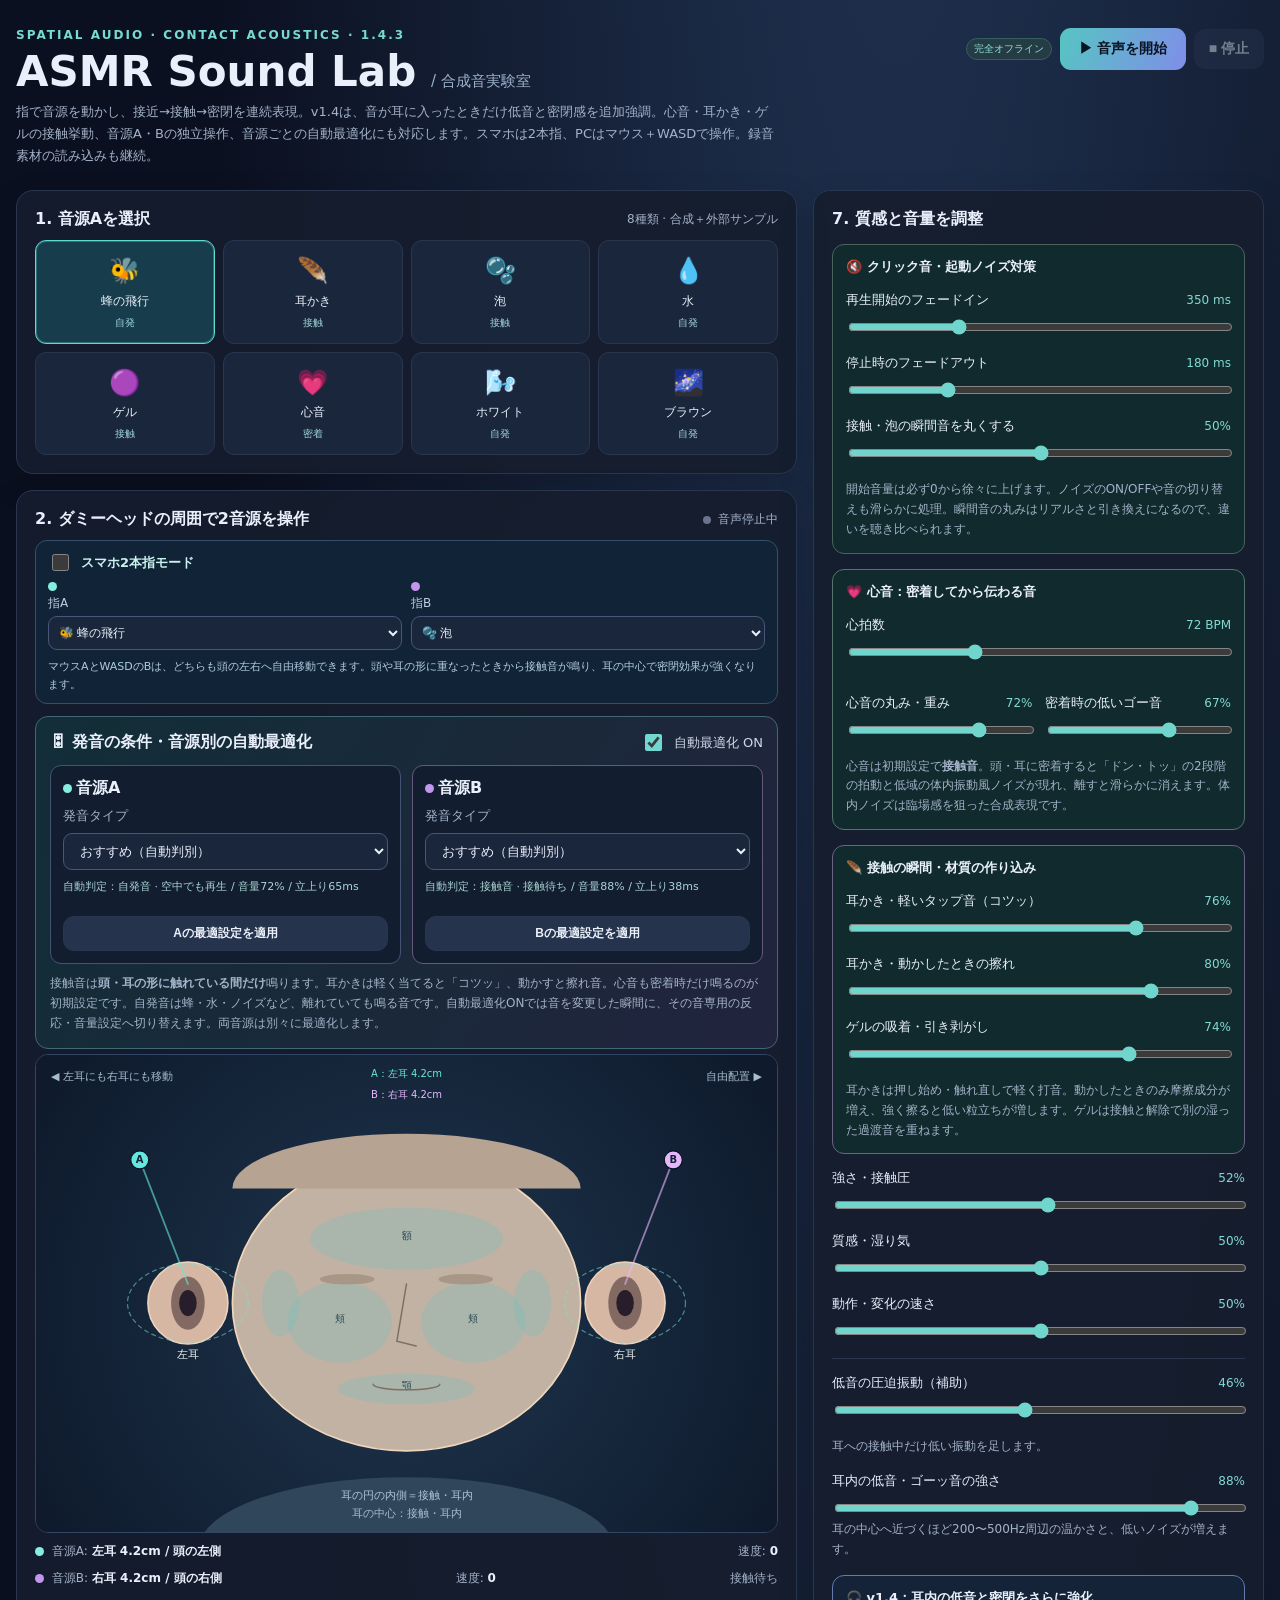
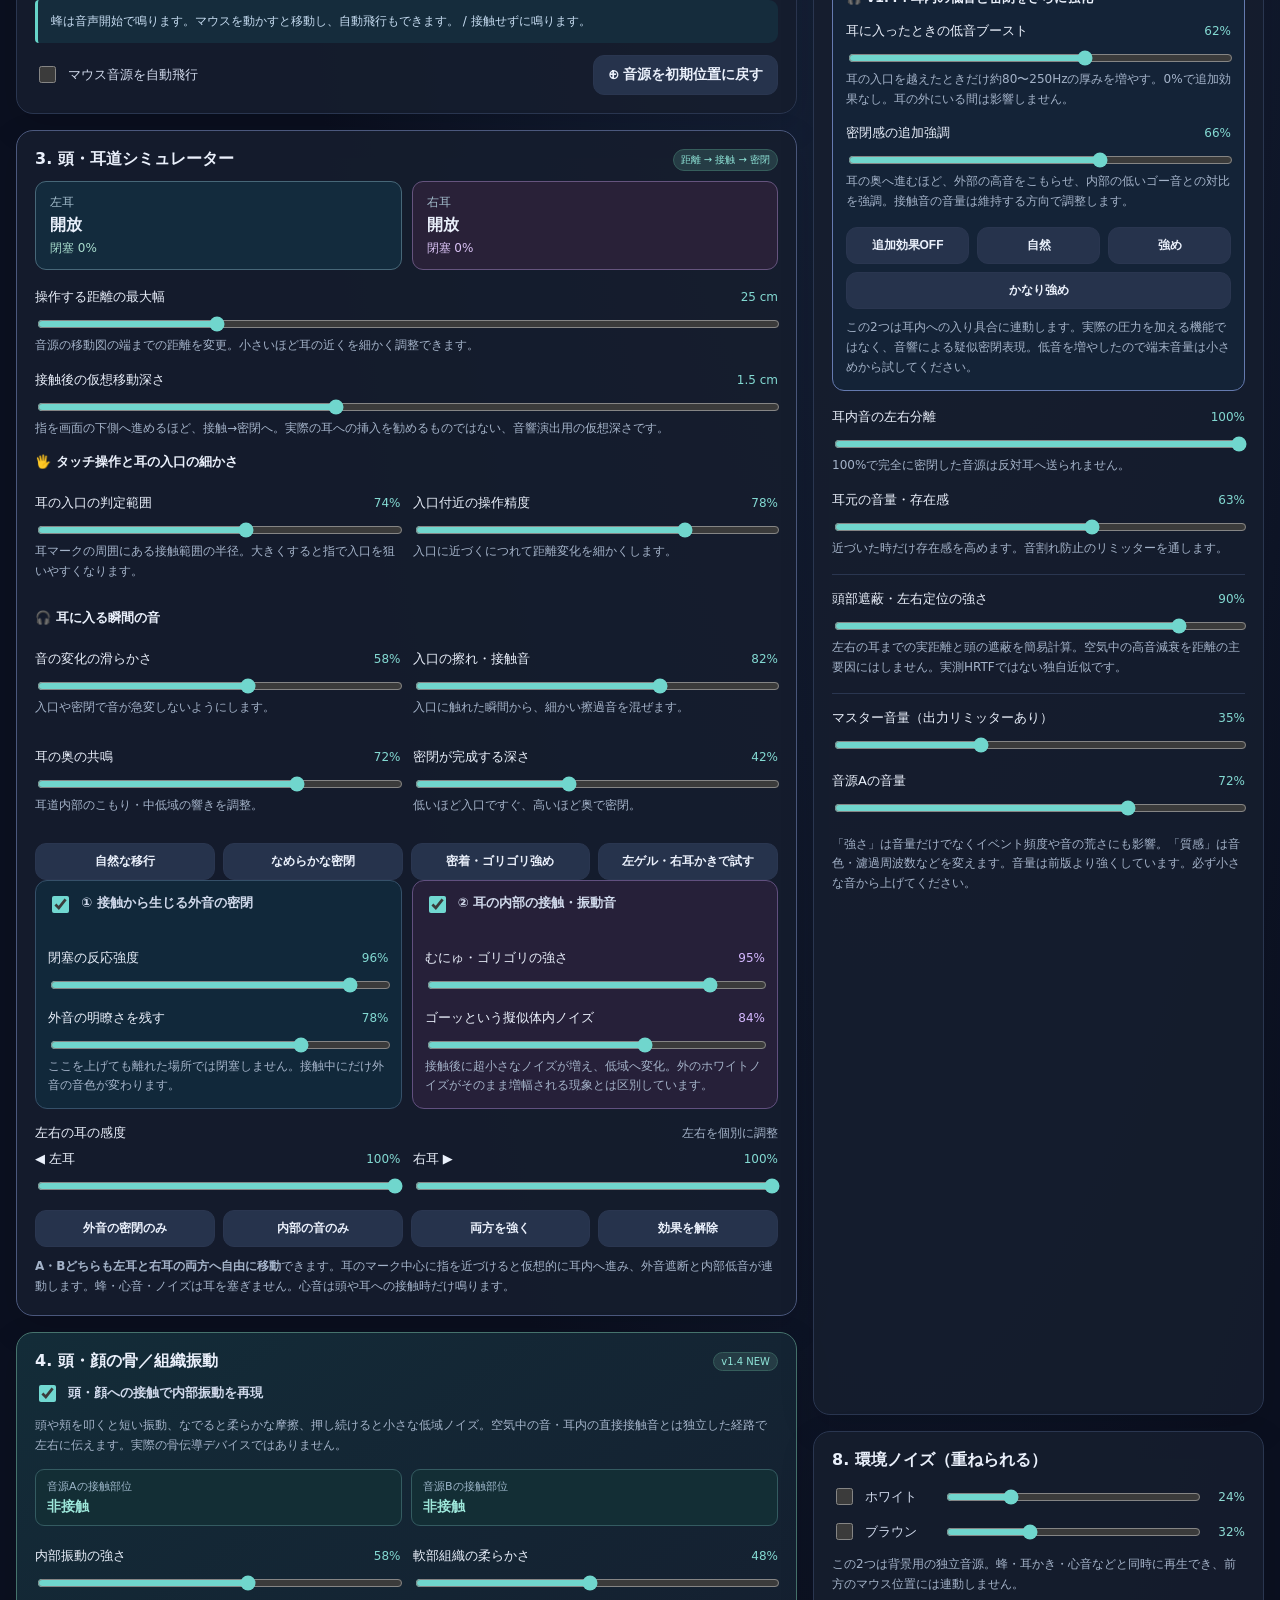
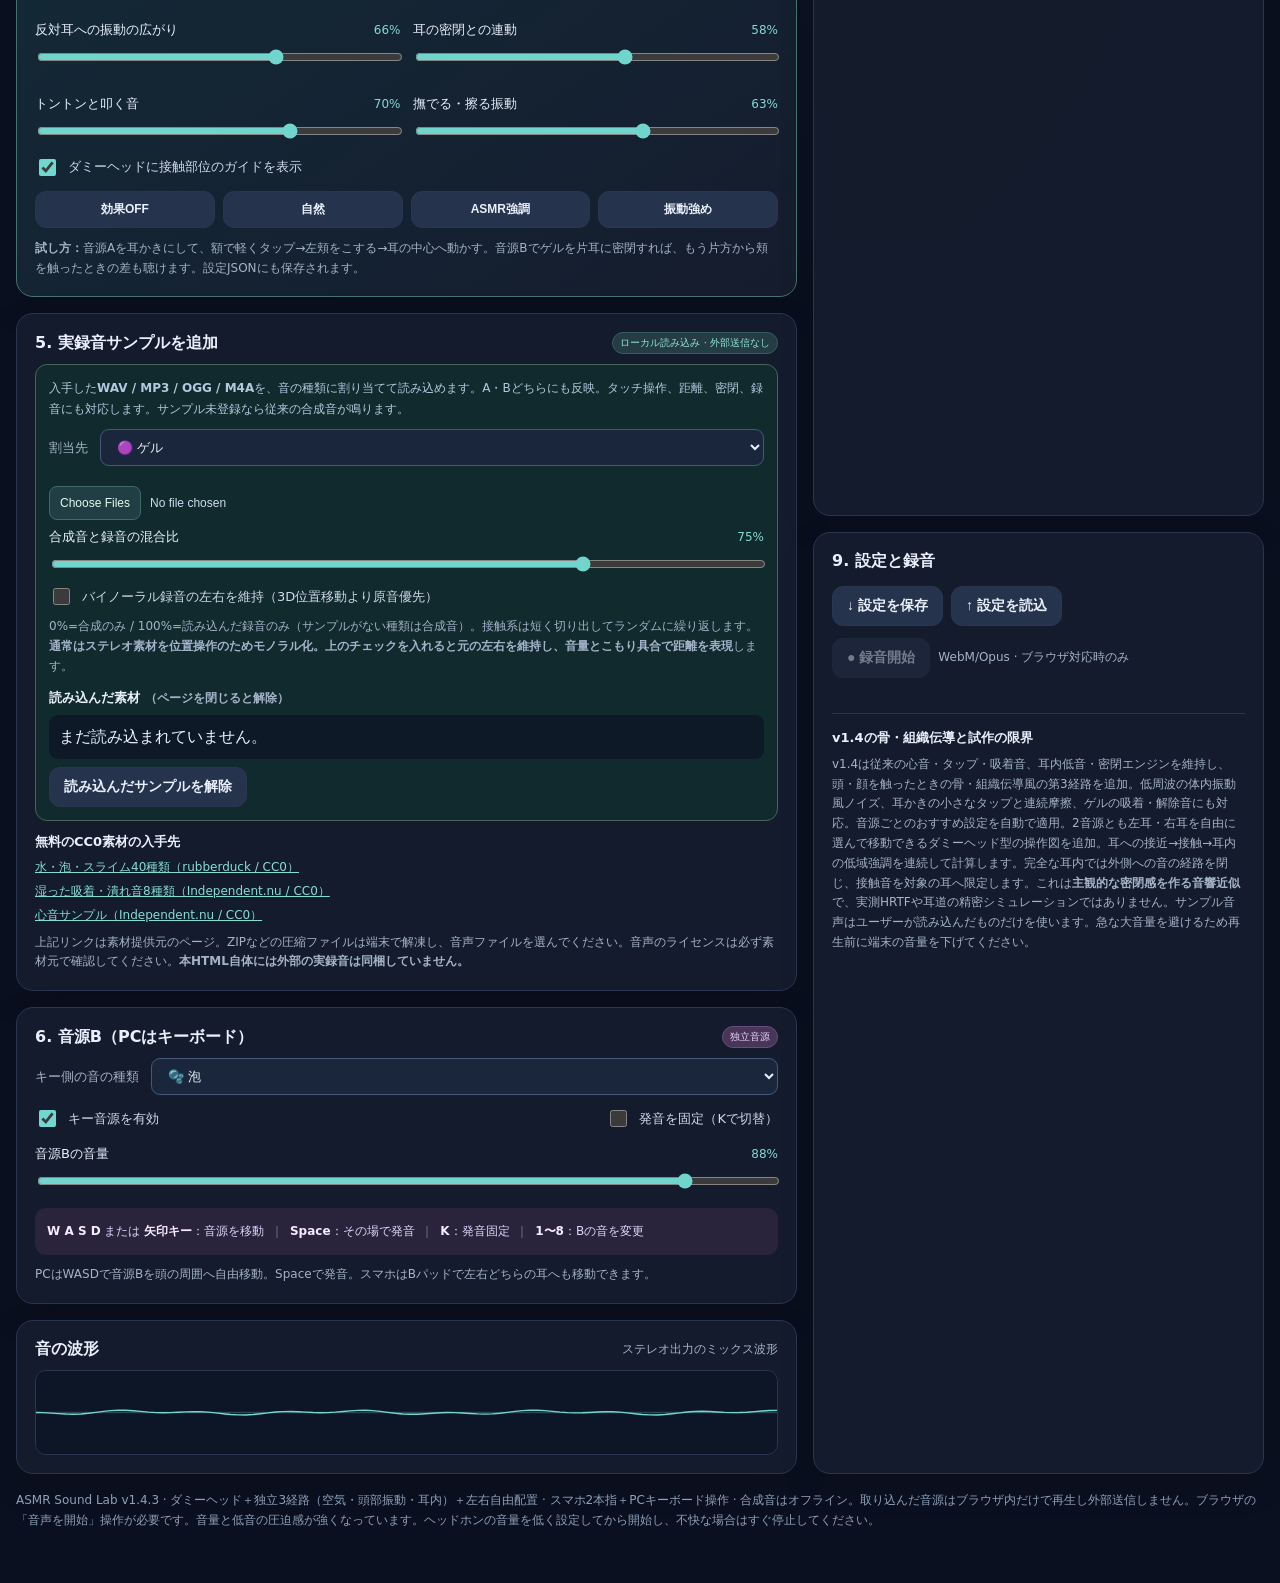
==== commit 8b3a9d20: "Blend bounded two-layer ear-only rumble with smooth pressure transitions" ====
--- a/sample_apps/asmr_sound_lab/index.html
+++ b/sample_apps/asmr_sound_lab/index.html
@@ -3,7 +3,7 @@
 <head>
 <meta charset="utf-8">
 <meta name="viewport" content="width=device-width, initial-scale=1, viewport-fit=cover">
-<title>ASMR Sound Lab v1.4.2 — Chappy Edition</title>
+<title>ASMR Sound Lab v1.4.3 — Chappy Edition</title>
 <style>
 :root{color-scheme:dark;--bg:#0b1020;--surface:#141c2e;--line:#2a3650;--text:#eaf0fb;--muted:#a4b3c9;--a:#76dbd0;--a2:#b7a3ff}
 *{box-sizing:border-box}body{margin:0;font-family:system-ui,"Yu Gothic","Meiryo",sans-serif;background:radial-gradient(ellipse at 70% -15%,#213453 0%,#0b1020 55%);color:var(--text);min-height:100vh}
@@ -76,7 +76,7 @@
 </head>
 <body>
 <div class="page">
- <header class="top"><div><div class="eyebrow">SPATIAL AUDIO · CONTACT ACOUSTICS · 1.4.2</div><h1>ASMR Sound Lab <span style="font-size:15px;color:#9db0ca;font-weight:400">/ 合成音実験室</span></h1><div class="sub">指で音源を動かし、接近→接触→密閉を連続表現。v1.4は、音が耳に入ったときだけ低音と密閉感を追加強調。心音・耳かき・ゲルの接触挙動、音源A・Bの独立操作、音源ごとの自動最適化にも対応します。スマホは2本指、PCはマウス＋WASDで操作。録音素材の読み込みも継続。</div></div><div class="topActions"><span class="pill">完全オフライン</span><button class="button primary" id="startBtn">▶ 音声を開始</button><button class="button" id="stopBtn" disabled>■ 停止</button></div></header>
+ <header class="top"><div><div class="eyebrow">SPATIAL AUDIO · CONTACT ACOUSTICS · 1.4.3</div><h1>ASMR Sound Lab <span style="font-size:15px;color:#9db0ca;font-weight:400">/ 合成音実験室</span></h1><div class="sub">指で音源を動かし、接近→接触→密閉を連続表現。v1.4は、音が耳に入ったときだけ低音と密閉感を追加強調。心音・耳かき・ゲルの接触挙動、音源A・Bの独立操作、音源ごとの自動最適化にも対応します。スマホは2本指、PCはマウス＋WASDで操作。録音素材の読み込みも継続。</div></div><div class="topActions"><span class="pill">完全オフライン</span><button class="button primary" id="startBtn">▶ 音声を開始</button><button class="button" id="stopBtn" disabled>■ 停止</button></div></header>
  <div class="layout"><main class="stack">
   <section class="panel"><div class="stageHeader"><h2 style="margin:0">1. 音源Aを選択</h2><span class="minor">8種類 · 合成＋外部サンプル</span></div><div class="modes" id="modes">
   <button class="mode active" data-mode="bee"><span class="emoji">🐝</span><span>蜂の飛行</span><small>自発</small></button>
@@ -235,7 +235,7 @@
   <section class="panel"><h2>8. 環境ノイズ（重ねられる）</h2><div class="noiseRow"><label class="switch"><input type="checkbox" id="whiteOn"> ホワイト</label><input type="range" min="0" max="100" value="24" id="whiteLevel"><output id="whiteLevelValue">24%</output></div><div class="noiseRow"><label class="switch"><input type="checkbox" id="brownOn"> ブラウン</label><input type="range" min="0" max="100" value="32" id="brownLevel"><output id="brownLevelValue">46%</output></div><div class="hint">この2つは背景用の独立音源。蜂・耳かき・心音などと同時に再生でき、前方のマウス位置には連動しません。</div></section>
   <section class="panel"><h2>9. 設定と録音</h2><div class="bottomBar"><button class="button" id="saveBtn">↓ 設定を保存</button><button class="button" id="loadBtn">↑ 設定を読込</button><input id="loadInput" type="file" accept="application/json,.json" hidden></div><div class="bottomBar"><button class="button" id="recordBtn" disabled>● 録音開始</button><span class="minor">WebM/Opus · ブラウザ対応時のみ</span></div><div class="message" id="message" aria-live="polite"></div><div class="divider"></div><div class="miniTitle">v1.4の骨・組織伝導と試作の限界</div><div class="hint">v1.4は従来の心音・タップ・吸着音、耳内低音・密閉エンジンを維持し、頭・顔を触ったときの骨・組織伝導風の第3経路を追加。低周波の体内振動風ノイズ、耳かきの小さなタップと連続摩擦、ゲルの吸着・解除音にも対応。音源ごとのおすすめ設定を自動で適用。2音源とも左耳・右耳を自由に選んで移動できるダミーヘッド型の操作図を追加。耳への接近→接触→耳内の低域強調を連続して計算します。完全な耳内では外側への音の経路を閉じ、接触音を対象の耳へ限定します。これは<strong>主観的な密閉感を作る音響近似</strong>で、実測HRTFや耳道の精密シミュレーションではありません。サンプル音声はユーザーが読み込んだものだけを使います。急な大音量を避けるため再生前に端末の音量を下げてください。</div></section>
  </aside></div>
- <p class="footer">ASMR Sound Lab v1.4.2 · ダミーヘッド＋独立3経路（空気・頭部振動・耳内）＋左右自由配置 · スマホ2本指＋PCキーボード操作 · 合成音はオフライン。取り込んだ音源はブラウザ内だけで再生し外部送信しません。ブラウザの「音声を開始」操作が必要です。音量と低音の圧迫感が強くなっています。ヘッドホンの音量を低く設定してから開始し、不快な場合はすぐ停止してください。</p>
+ <p class="footer">ASMR Sound Lab v1.4.3 · ダミーヘッド＋独立3経路（空気・頭部振動・耳内）＋左右自由配置 · スマホ2本指＋PCキーボード操作 · 合成音はオフライン。取り込んだ音源はブラウザ内だけで再生し外部送信しません。ブラウザの「音声を開始」操作が必要です。音量と低音の圧迫感が強くなっています。ヘッドホンの音量を低く設定してから開始し、不快な場合はすぐ停止してください。</p>
 </div>
 <script>
 'use strict';
@@ -256,6 +256,19 @@
 function contactLatch(wasTouching,strength,engage,release){
  if(!Number.isFinite(strength))return false;
  return strength >= (wasTouching ? release : engage);
+}
+// Bounded independently per-ear rumble levels; never react to invalid inputs.
+function bodyRumbleTargets(closure,near,rim,sealBoost,bassBoost,bodyGain,insideGain){
+ const unit=v=>Number.isFinite(v)?clamp(v,0,1):0;
+ const d=unit(closure),n=unit(near),r=unit(rim);
+ const seal=unit(sealBoost)*d,bass=unit(bassBoost);
+ const audible=unit(bodyGain)*unit(insideGain);
+ const base=.003*n+.014*r+.16*Math.pow(d,1.55);
+ const extra=.105*seal*Math.pow(d,1.2)+.045*bass*Math.pow(d,1.7);
+ const airy=clamp(audible*(base+extra),0,.26);
+ const deep=clamp(airy*.48*smoothstep((d-.14)/.72),0,.125);
+ const cutoff=lerp(9200,320,clamp(.13*n+.23*r+.87*d+.16*seal,0,1));
+ return {airy,deep,cutoff};
 }
 // Shared head-space coordinates (0..1). Both A/B can reach either ear.
 // View: frontal dummy-head, left ear at x=.20 and right ear at x=.80.
@@ -572,7 +585,16 @@
    high.type='highpass';high.frequency.value=55;
    gain.gain.value=0;
    src.connect(low);low.connect(high);high.connect(gain);gain.connect(merged,0,i);
-   src.start(0,i*.19);arr.push({src,low,high,gain});
+   // Deep tissue-like noise is a separate 48-180 Hz band, not subsonic DC.
+   const bassSrc=this.source(this.noise.monoBrown),bassHigh=c.createBiquadFilter(),
+         bassLow=c.createBiquadFilter(),bassGain=c.createGain();
+   bassHigh.type='highpass';bassHigh.frequency.value=48;bassHigh.Q.value=.707;
+   bassLow.type='lowpass';bassLow.frequency.value=180;bassLow.Q.value=.65;
+   bassGain.gain.value=0; // both layers start silent until contact is evaluated
+   bassSrc.connect(bassHigh);bassHigh.connect(bassLow);bassLow.connect(bassGain);
+   bassGain.connect(merged,0,i);
+   src.start(0,i*.19);bassSrc.start(0,.37+i*.23);
+   arr.push({src,low,high,gain,bassSrc,bassHigh,bassLow,bassGain,lastAiry:0,lastDeep:0});
   }
   merged.connect(this.mix);return arr;
  }
@@ -917,15 +939,17 @@
    ear.warm.gain.setTargetAtTime((2+6*state.canalResonance/100)*d*keep+2*sealExtra,t,tau);
    ear.direct.gain.setTargetAtTime(dry,t,tau);
    ear.wet.gain.setTargetAtTime(wet,t,tau);
-   // Near-contact noise shifts from faint airy noise to low muffled rumble.
-   const body=state.insideOn?(state.bodyNoise/100):0;
+   // Crossfade bounded airy surface texture into a deeper seal-only noise layer.
    const node=this.bodyNoiseNodes[i];
-   const near=proximity[i],rim=totalRim[i];
-   node.low.frequency.setTargetAtTime(lerp(9200,360,clamp(.13*near+.23*rim+.87*d+.16*sealExtra,0,1)),t,tau*1.4);
-   // Body-noise low-end increases only with actual ear closure; high-pass is fixed at 55 Hz.
-   const baseRumble=.003*near+.014*rim+.16*Math.pow(d,1.55);
-   const extraRumble=.105*sealExtra*Math.pow(d,1.2)+.045*(state.canalBassBoost/100)*Math.pow(d,1.7);
-   node.gain.gain.setTargetAtTime((near+rim+d>0.001)?body*(state.insideBass/100)*(baseRumble+extraRumble):0,t,tau*1.3);
+   const target=bodyRumbleTargets(d,proximity[i],totalRim[i],
+     state.canalSealBoost/100,state.canalBassBoost/100,
+     state.insideOn?state.bodyNoise/100:0,state.insideBass/100);
+   node.low.frequency.setTargetAtTime(target.cutoff,t,tau*1.4);
+   // Slow attack and release avoid abrupt low-frequency pressure jumps.
+   const attack=Math.max(.075,tau*1.5),release=Math.max(.15,tau*2);
+   node.gain.gain.setTargetAtTime(target.airy,t,target.airy>node.lastAiry?attack:release);
+   node.bassGain.gain.setTargetAtTime(target.deep,t,target.deep>node.lastDeep?attack*1.4:release);
+   node.lastAiry=target.airy;node.lastDeep=target.deep;
   }
   for(const kind of ['white','brown']){
    this.background[kind].gain.gain.setTargetAtTime(state[kind+'On']?Math.pow(state[kind+'Level']/100,2)*(kind==='brown'?.72:.23):0,t,.06);
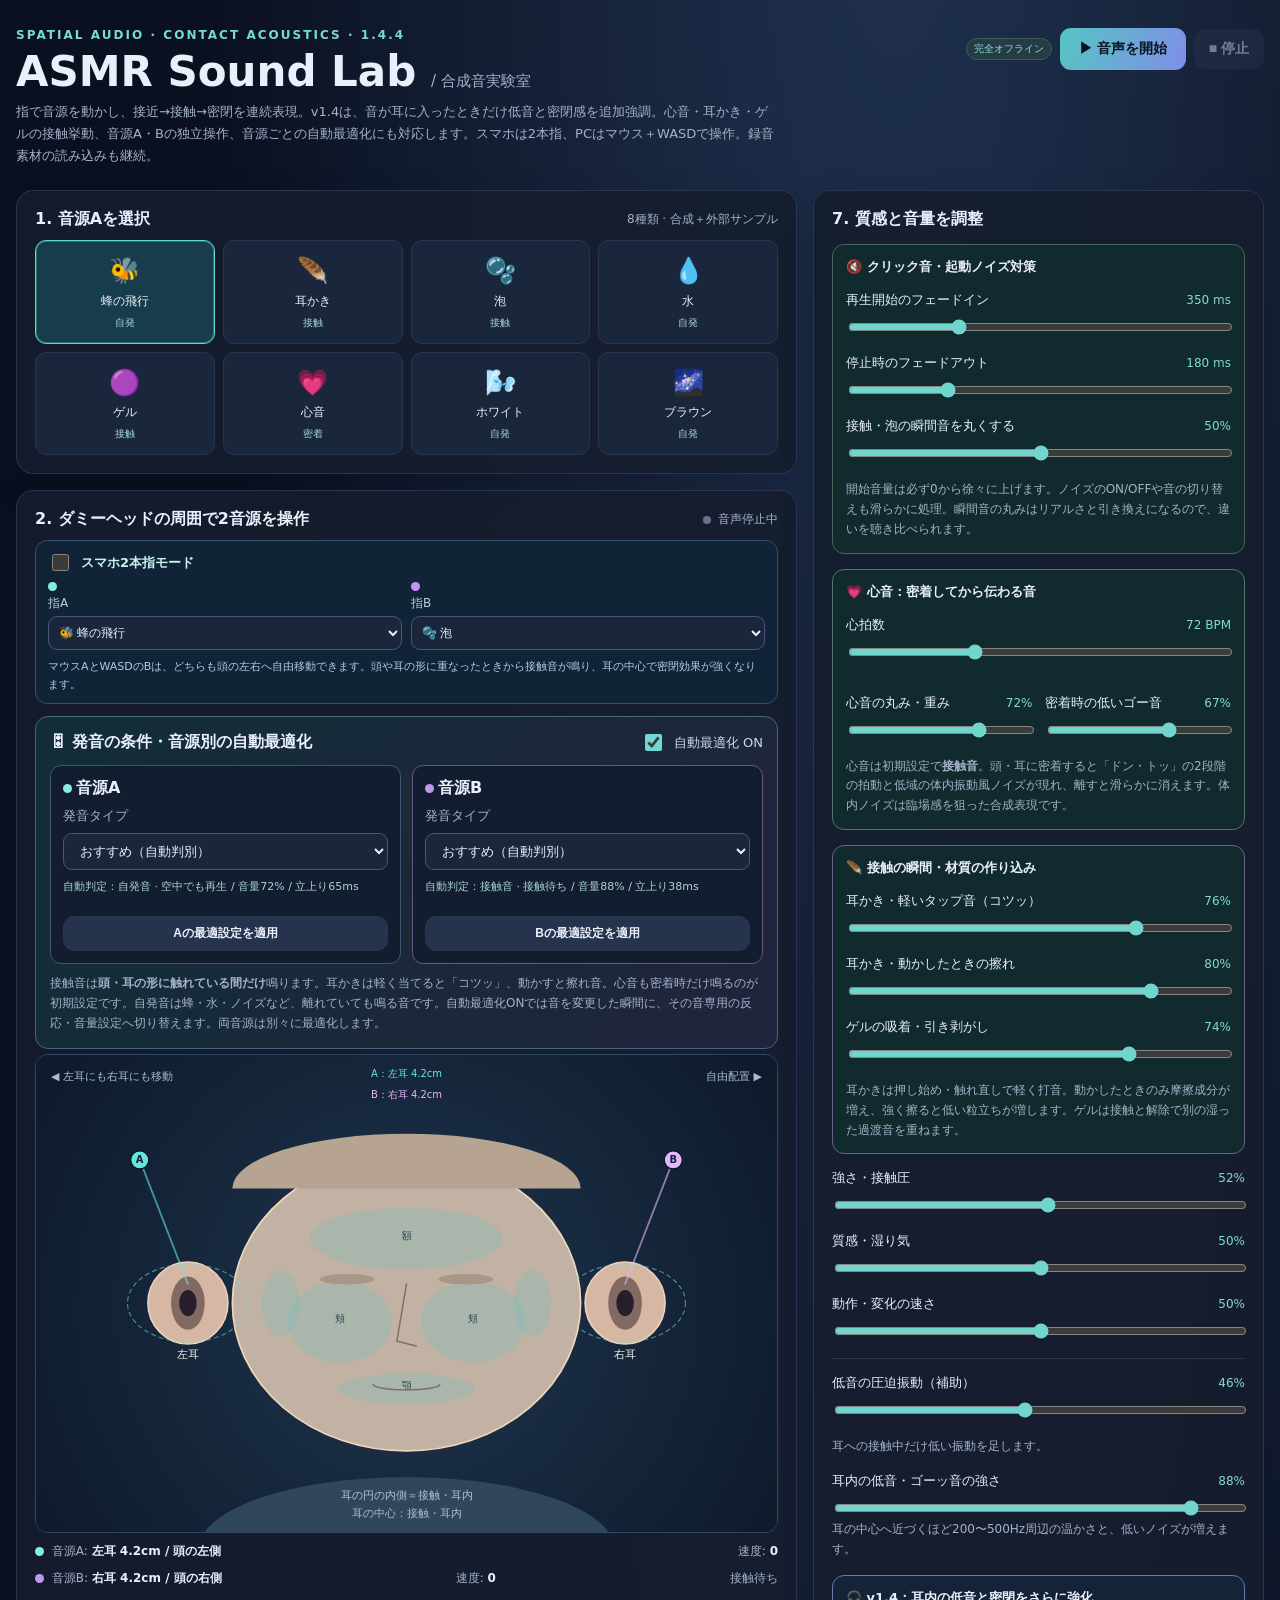
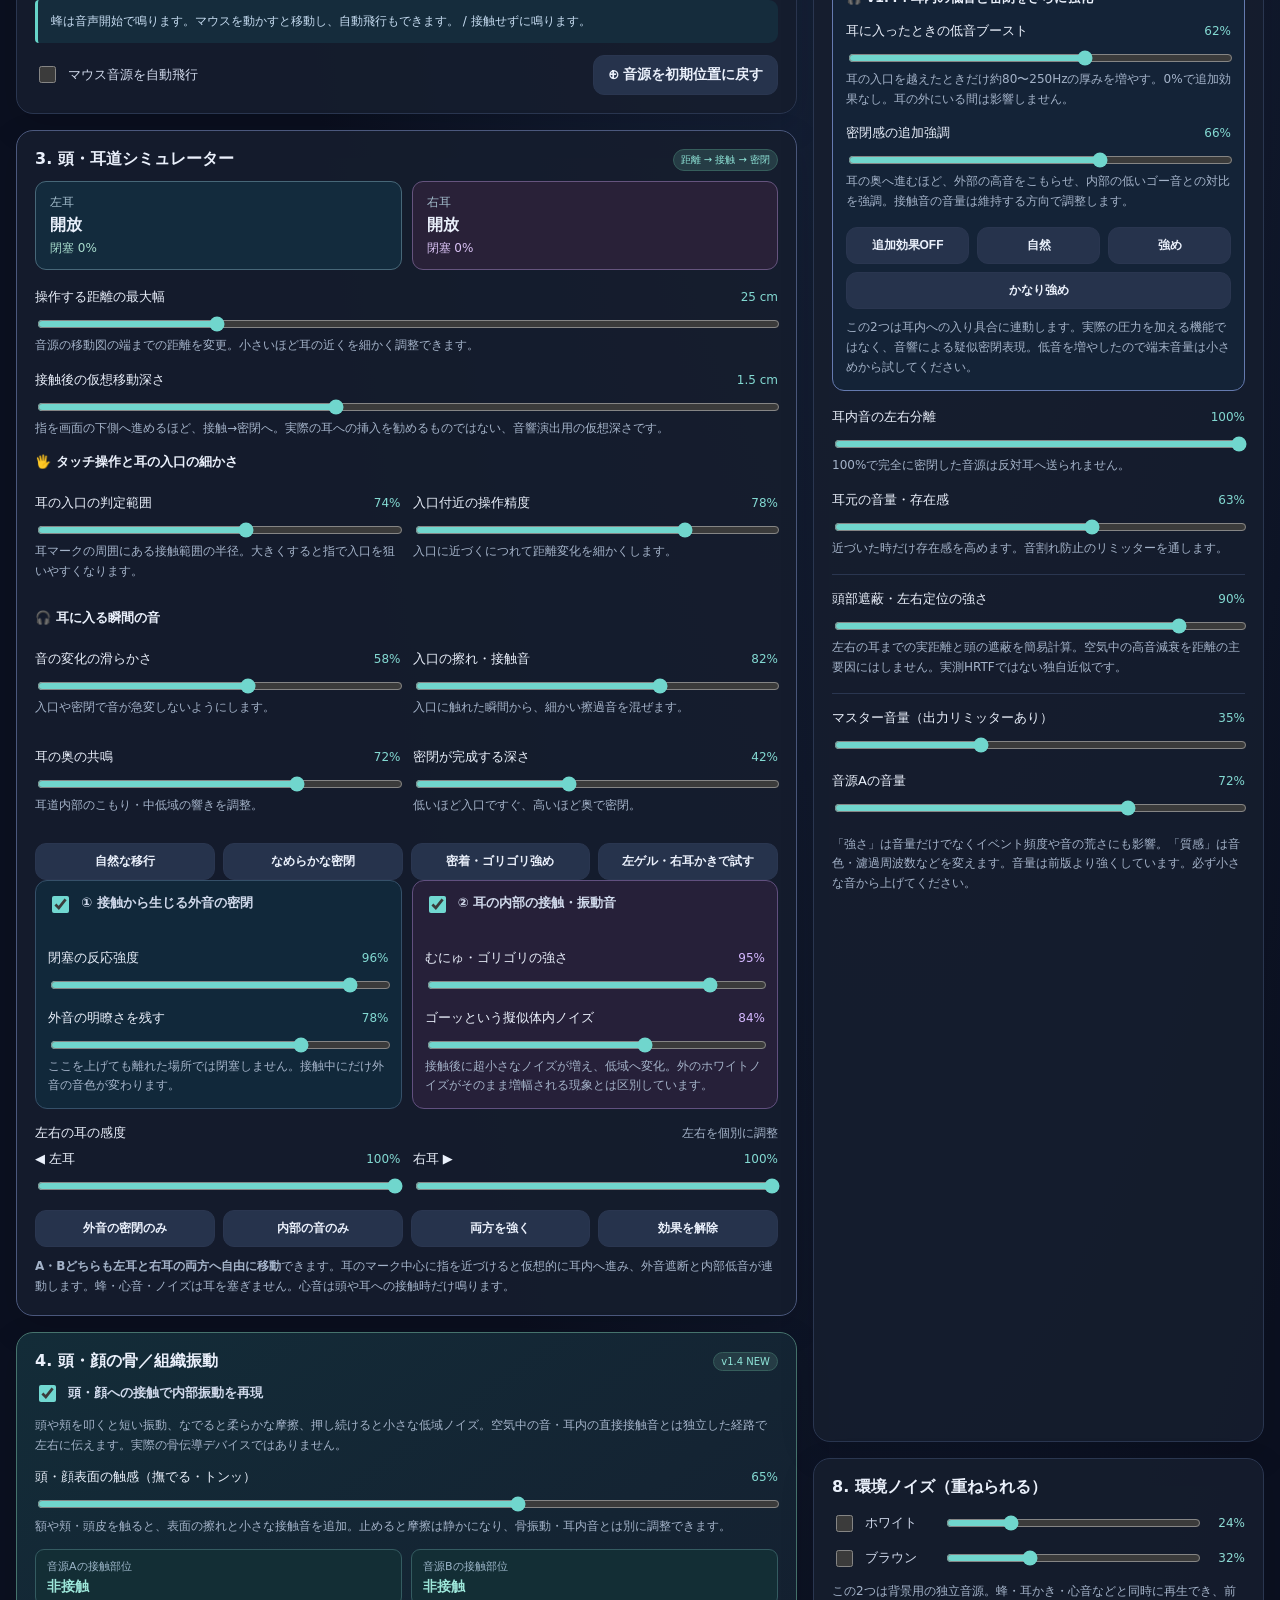
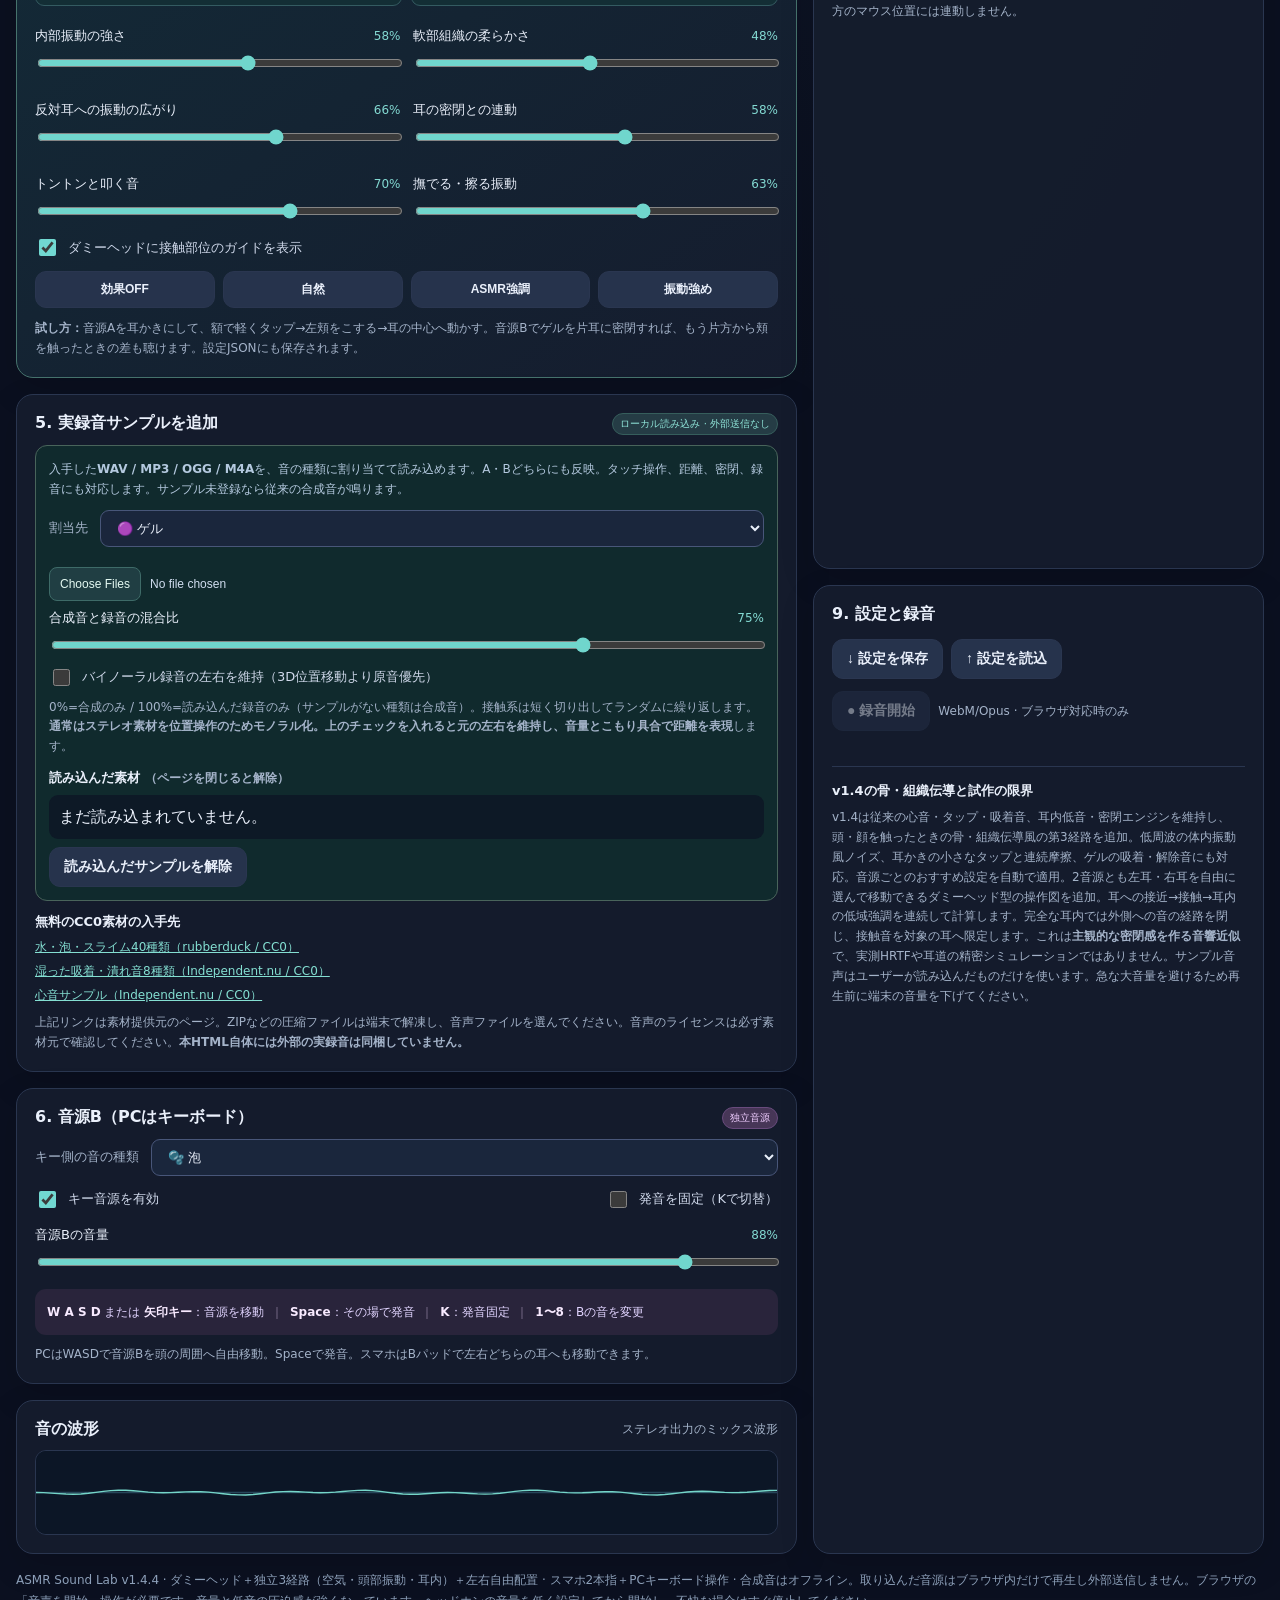
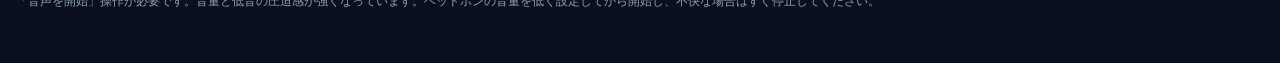
==== commit f4b18e19: "Design ASMR v1.4.4 skin-surface contact controls and acoustic targets" ====
--- a/sample_apps/asmr_sound_lab/index.html
+++ b/sample_apps/asmr_sound_lab/index.html
@@ -3,7 +3,7 @@
 <head>
 <meta charset="utf-8">
 <meta name="viewport" content="width=device-width, initial-scale=1, viewport-fit=cover">
-<title>ASMR Sound Lab v1.4.3 — Chappy Edition</title>
+<title>ASMR Sound Lab v1.4.4 — Chappy Edition</title>
 <style>
 :root{color-scheme:dark;--bg:#0b1020;--surface:#141c2e;--line:#2a3650;--text:#eaf0fb;--muted:#a4b3c9;--a:#76dbd0;--a2:#b7a3ff}
 *{box-sizing:border-box}body{margin:0;font-family:system-ui,"Yu Gothic","Meiryo",sans-serif;background:radial-gradient(ellipse at 70% -15%,#213453 0%,#0b1020 55%);color:var(--text);min-height:100vh}
@@ -76,7 +76,7 @@
 </head>
 <body>
 <div class="page">
- <header class="top"><div><div class="eyebrow">SPATIAL AUDIO · CONTACT ACOUSTICS · 1.4.3</div><h1>ASMR Sound Lab <span style="font-size:15px;color:#9db0ca;font-weight:400">/ 合成音実験室</span></h1><div class="sub">指で音源を動かし、接近→接触→密閉を連続表現。v1.4は、音が耳に入ったときだけ低音と密閉感を追加強調。心音・耳かき・ゲルの接触挙動、音源A・Bの独立操作、音源ごとの自動最適化にも対応します。スマホは2本指、PCはマウス＋WASDで操作。録音素材の読み込みも継続。</div></div><div class="topActions"><span class="pill">完全オフライン</span><button class="button primary" id="startBtn">▶ 音声を開始</button><button class="button" id="stopBtn" disabled>■ 停止</button></div></header>
+ <header class="top"><div><div class="eyebrow">SPATIAL AUDIO · CONTACT ACOUSTICS · 1.4.4</div><h1>ASMR Sound Lab <span style="font-size:15px;color:#9db0ca;font-weight:400">/ 合成音実験室</span></h1><div class="sub">指で音源を動かし、接近→接触→密閉を連続表現。v1.4は、音が耳に入ったときだけ低音と密閉感を追加強調。心音・耳かき・ゲルの接触挙動、音源A・Bの独立操作、音源ごとの自動最適化にも対応します。スマホは2本指、PCはマウス＋WASDで操作。録音素材の読み込みも継続。</div></div><div class="topActions"><span class="pill">完全オフライン</span><button class="button primary" id="startBtn">▶ 音声を開始</button><button class="button" id="stopBtn" disabled>■ 停止</button></div></header>
  <div class="layout"><main class="stack">
   <section class="panel"><div class="stageHeader"><h2 style="margin:0">1. 音源Aを選択</h2><span class="minor">8種類 · 合成＋外部サンプル</span></div><div class="modes" id="modes">
   <button class="mode active" data-mode="bee"><span class="emoji">🐝</span><span>蜂の飛行</span><small>自発</small></button>
@@ -151,6 +151,7 @@
     <div class="stageHeader"><h2 style="margin:0">4. 頭・顔の骨／組織振動</h2><span class="pill">v1.4 NEW</span></div>
     <label class="switch" for="boneOn"><input id="boneOn" type="checkbox" checked><strong>頭・顔への接触で内部振動を再現</strong></label>
     <div class="hint" style="margin-top:10px">頭や頬を叩くと短い振動、なでると柔らかな摩擦、押し続けると小さな低域ノイズ。空気中の音・耳内の直接接触音とは独立した経路で左右に伝えます。実際の骨伝導デバイスではありません。</div>
+    <div class="control" style="margin-top:12px"><div class="clabel"><label for="skinSurface">頭・顔表面の触感（撫でる・トンッ）</label><output id="skinSurfaceValue">65%</output></div><input id="skinSurface" type="range" min="0" max="100" value="65"><div class="hint">額や頬・頭皮を触ると、表面の擦れと小さな接触音を追加。止めると摩擦は静かになり、骨振動・耳内音とは別に調整できます。</div></div>
     <div class="boneStatus"><div><span>音源Aの接触部位</span><b id="boneZoneMouse">非接触</b></div><div><span>音源Bの接触部位</span><b id="boneZoneKeyboard">非接触</b></div></div>
     <div class="row2"><div class="control"><div class="clabel"><label for="boneStrength">内部振動の強さ</label><output id="boneStrengthValue">58%</output></div><input id="boneStrength" type="range" min="0" max="100" value="58"></div>
     <div class="control"><div class="clabel"><label for="boneSoftness">軟部組織の柔らかさ</label><output id="boneSoftnessValue">48%</output></div><input id="boneSoftness" type="range" min="0" max="100" value="48"></div></div>
@@ -235,7 +236,7 @@
   <section class="panel"><h2>8. 環境ノイズ（重ねられる）</h2><div class="noiseRow"><label class="switch"><input type="checkbox" id="whiteOn"> ホワイト</label><input type="range" min="0" max="100" value="24" id="whiteLevel"><output id="whiteLevelValue">24%</output></div><div class="noiseRow"><label class="switch"><input type="checkbox" id="brownOn"> ブラウン</label><input type="range" min="0" max="100" value="32" id="brownLevel"><output id="brownLevelValue">46%</output></div><div class="hint">この2つは背景用の独立音源。蜂・耳かき・心音などと同時に再生でき、前方のマウス位置には連動しません。</div></section>
   <section class="panel"><h2>9. 設定と録音</h2><div class="bottomBar"><button class="button" id="saveBtn">↓ 設定を保存</button><button class="button" id="loadBtn">↑ 設定を読込</button><input id="loadInput" type="file" accept="application/json,.json" hidden></div><div class="bottomBar"><button class="button" id="recordBtn" disabled>● 録音開始</button><span class="minor">WebM/Opus · ブラウザ対応時のみ</span></div><div class="message" id="message" aria-live="polite"></div><div class="divider"></div><div class="miniTitle">v1.4の骨・組織伝導と試作の限界</div><div class="hint">v1.4は従来の心音・タップ・吸着音、耳内低音・密閉エンジンを維持し、頭・顔を触ったときの骨・組織伝導風の第3経路を追加。低周波の体内振動風ノイズ、耳かきの小さなタップと連続摩擦、ゲルの吸着・解除音にも対応。音源ごとのおすすめ設定を自動で適用。2音源とも左耳・右耳を自由に選んで移動できるダミーヘッド型の操作図を追加。耳への接近→接触→耳内の低域強調を連続して計算します。完全な耳内では外側への音の経路を閉じ、接触音を対象の耳へ限定します。これは<strong>主観的な密閉感を作る音響近似</strong>で、実測HRTFや耳道の精密シミュレーションではありません。サンプル音声はユーザーが読み込んだものだけを使います。急な大音量を避けるため再生前に端末の音量を下げてください。</div></section>
  </aside></div>
- <p class="footer">ASMR Sound Lab v1.4.3 · ダミーヘッド＋独立3経路（空気・頭部振動・耳内）＋左右自由配置 · スマホ2本指＋PCキーボード操作 · 合成音はオフライン。取り込んだ音源はブラウザ内だけで再生し外部送信しません。ブラウザの「音声を開始」操作が必要です。音量と低音の圧迫感が強くなっています。ヘッドホンの音量を低く設定してから開始し、不快な場合はすぐ停止してください。</p>
+ <p class="footer">ASMR Sound Lab v1.4.4 · ダミーヘッド＋独立3経路（空気・頭部振動・耳内）＋左右自由配置 · スマホ2本指＋PCキーボード操作 · 合成音はオフライン。取り込んだ音源はブラウザ内だけで再生し外部送信しません。ブラウザの「音声を開始」操作が必要です。音量と低音の圧迫感が強くなっています。ヘッドホンの音量を低く設定してから開始し、不快な場合はすぐ停止してください。</p>
 </div>
 <script>
 'use strict';
@@ -300,6 +301,21 @@
  return {distanceCm,target,side:target===0?-1:1,distances,contact,penetration:insideDepth,
     insideDepth, near,rim:eligible?rim:0,firstTouch:eligible?firstTouch:0,
     sealProgress:contact,wx,wz,earRadius:aperture,eligible,radial};
+}
+// Surface friction stays separate from internal bone transmission and ear-canal sound.
+function skinContactTargets(mode,zone,gate,speed,strength,texture,amount){
+ const weights={ear:.88,foam:.68,gel:.72,water:.38};
+ const kind=weights[mode]||0;
+ const unit=v=>Number.isFinite(v)?clamp(v,0,1):0;
+ const moving=smoothstep(unit(Number.isFinite(speed)?speed/72:0));
+ const touch=zone&&!zone.isCanal?unit(zone.touch):0;
+ const hardness=zone&&zone.settings?unit(zone.settings.hardness):.5;
+ const level=clamp(.145*kind*touch*unit(gate)*moving*
+  (.35+.65*unit(strength))*(.75+.45*unit(texture))*unit(amount),0,.15);
+ const cutoff=clamp((900+4900*hardness)*(.66+.54*unit(texture)),450,6800);
+ const side=zone?.side;
+ return {level,cutoff,left:side===0?1:side===1?.35:.82,
+         right:side===1?1:side===0?.35:.82,kind};
 }
 const modes = ['bee','ear','foam','water','gel','heart','white','brown'];
 const continuous = new Set(['bee','heart','white','brown']);
@@ -398,7 +414,7 @@
 const state = {
  mouse:{mode:'bee',x:.14,y:.78,speed:0,pressed:false,auto:false,level:72,behavior:'auto',profile:{...soundProfiles.bee}},
  keyboard:{mode:'foam',x:.86,y:.78,speed:0,pressed:false,auto:false,level:88,behavior:'auto',profile:{...soundProfiles.foam},enabled:true,latch:false},
- autoOptimize:true,boneOn:true,showBoneZones:true,boneStrength:58,boneSoftness:48,boneCross:66,boneOcclusion:58,boneTap:70,boneRub:63,strength:52,texture:50,rate:50,master:35,heartBpm:72,heartWarm:72,heartRumble:67,earTap:76,earScrape:80,gelSuction:74,pressure:46,insideBass:88,canalBassBoost:62,canalSealBoost:66,insideIsolation:100,proximityBoost:63,spatial:90,sampleBlend:75,preserveStereo:false,startFade:350,stopFade:180,transientSoft:50,
+ autoOptimize:true,boneOn:true,showBoneZones:true,skinSurface:65,boneStrength:58,boneSoftness:48,boneCross:66,boneOcclusion:58,boneTap:70,boneRub:63,strength:52,texture:50,rate:50,master:35,heartBpm:72,heartWarm:72,heartRumble:67,earTap:76,earScrape:80,gelSuction:74,pressure:46,insideBass:88,canalBassBoost:62,canalSealBoost:66,insideIsolation:100,proximityBoost:63,spatial:90,sampleBlend:75,preserveStereo:false,startFade:350,stopFade:180,transientSoft:50,
  sealOn:true,insideOn:true,seal:96,sealKeep:78,inside:95,bodyNoise:84,rangeCm:25,insertionCm:1.5,leftEar:100,rightEar:100,
  entryPoint:74,nearFocus:78,transition:58,surfaceFriction:82,canalResonance:72,sealDepth:42,
  whiteOn:false,brownOn:false,whiteLevel:24,brownLevel:32
@@ -414,7 +430,7 @@
 let lastStatus = '';
 function setMessage(message){$('message').textContent=message;}
 function updateLabels(){
-  for(const id of ['boneStrength','boneSoftness','boneCross','boneOcclusion','boneTap','boneRub','strength','texture','rate','master','heartBpm','heartWarm','heartRumble','earTap','earScrape','gelSuction','pressure','insideBass','canalBassBoost','canalSealBoost','insideIsolation','proximityBoost','whiteLevel','brownLevel','mouseLevel','keyboardLevel','spatial','sampleBlend','startFade','stopFade','transientSoft','seal','sealKeep','inside','bodyNoise','rangeCm','insertionCm','leftEar','rightEar','entryPoint','nearFocus','transition','surfaceFriction','canalResonance','sealDepth']) {
+  for(const id of ['skinSurface','boneStrength','boneSoftness','boneCross','boneOcclusion','boneTap','boneRub','strength','texture','rate','master','heartBpm','heartWarm','heartRumble','earTap','earScrape','gelSuction','pressure','insideBass','canalBassBoost','canalSealBoost','insideIsolation','proximityBoost','whiteLevel','brownLevel','mouseLevel','keyboardLevel','spatial','sampleBlend','startFade','stopFade','transientSoft','seal','sealKeep','inside','bodyNoise','rangeCm','insertionCm','leftEar','rightEar','entryPoint','nearFocus','transition','surfaceFriction','canalResonance','sealDepth']) {
     const value = id==='mouseLevel'?state.mouse.level:id==='keyboardLevel'?state.keyboard.level:state[id];
     $(id+'Value').textContent = id==='rangeCm'?value+' cm':id==='insertionCm'?Number(value).toFixed(1)+' cm':id==='heartBpm'?value+' BPM':(id==='startFade'||id==='stopFade')?value+' ms':value+'%';
   }
@@ -1340,7 +1356,7 @@
  e.preventDefault();state.strength=clamp(state.strength-Math.sign(e.deltaY)*3,0,100);
  $('strength').value=state.strength;engine?.updateParameters();updateLabels();
 },{passive:false});
-for(const id of ['boneStrength','boneSoftness','boneCross','boneOcclusion','boneTap','boneRub','strength','texture','rate','master','heartBpm','heartWarm','heartRumble','earTap','earScrape','gelSuction','pressure','insideBass','canalBassBoost','canalSealBoost','insideIsolation','proximityBoost','whiteLevel','brownLevel','mouseLevel','keyboardLevel','spatial','sampleBlend','startFade','stopFade','transientSoft','seal','sealKeep','inside','bodyNoise','rangeCm','insertionCm','leftEar','rightEar','entryPoint','nearFocus','transition','surfaceFriction','canalResonance','sealDepth']){
+for(const id of ['skinSurface','boneStrength','boneSoftness','boneCross','boneOcclusion','boneTap','boneRub','strength','texture','rate','master','heartBpm','heartWarm','heartRumble','earTap','earScrape','gelSuction','pressure','insideBass','canalBassBoost','canalSealBoost','insideIsolation','proximityBoost','whiteLevel','brownLevel','mouseLevel','keyboardLevel','spatial','sampleBlend','startFade','stopFade','transientSoft','seal','sealKeep','inside','bodyNoise','rangeCm','insertionCm','leftEar','rightEar','entryPoint','nearFocus','transition','surfaceFriction','canalResonance','sealDepth']){
  $(id).addEventListener('input',e=>{
   if(id==='mouseLevel')state.mouse.level=Number(e.target.value);
   else if(id==='keyboardLevel')state.keyboard.level=Number(e.target.value);
@@ -1519,7 +1535,7 @@
 function applyPreset(preset,quiet=false){
   if(preset.format!=='asmr-sound-lab-preset'||![1,2,3,4,5,6,7,8,9,10,11,12,13,14].includes(preset.version)||!preset.settings)throw Error('非対応の設定ファイルです。');
   const saved=preset.settings;
-  for(const k of ['boneStrength','boneSoftness','boneCross','boneOcclusion','boneTap','boneRub','strength','texture','rate','master','heartBpm','heartWarm','heartRumble','earTap','earScrape','gelSuction','pressure','insideBass','canalBassBoost','canalSealBoost','insideIsolation','proximityBoost','whiteLevel','brownLevel','spatial','sampleBlend','startFade','stopFade','transientSoft','seal','sealKeep','inside','bodyNoise','rangeCm','insertionCm','leftEar','rightEar','entryPoint','nearFocus','transition','surfaceFriction','canalResonance','sealDepth']){
+  for(const k of ['skinSurface','boneStrength','boneSoftness','boneCross','boneOcclusion','boneTap','boneRub','strength','texture','rate','master','heartBpm','heartWarm','heartRumble','earTap','earScrape','gelSuction','pressure','insideBass','canalBassBoost','canalSealBoost','insideIsolation','proximityBoost','whiteLevel','brownLevel','spatial','sampleBlend','startFade','stopFade','transientSoft','seal','sealKeep','inside','bodyNoise','rangeCm','insertionCm','leftEar','rightEar','entryPoint','nearFocus','transition','surfaceFriction','canalResonance','sealDepth']){
    const n=Number(saved[k]);if(Number.isFinite(n))state[k]=k==='rangeCm'?clamp(n,8,80):k==='insertionCm'?clamp(n,.5,3):k==='heartBpm'?clamp(n,42,135):k==='startFade'?clamp(n,100,1000):k==='stopFade'?clamp(n,90,450):clamp(n,0,100);
    $(k).value=state[k];
   }
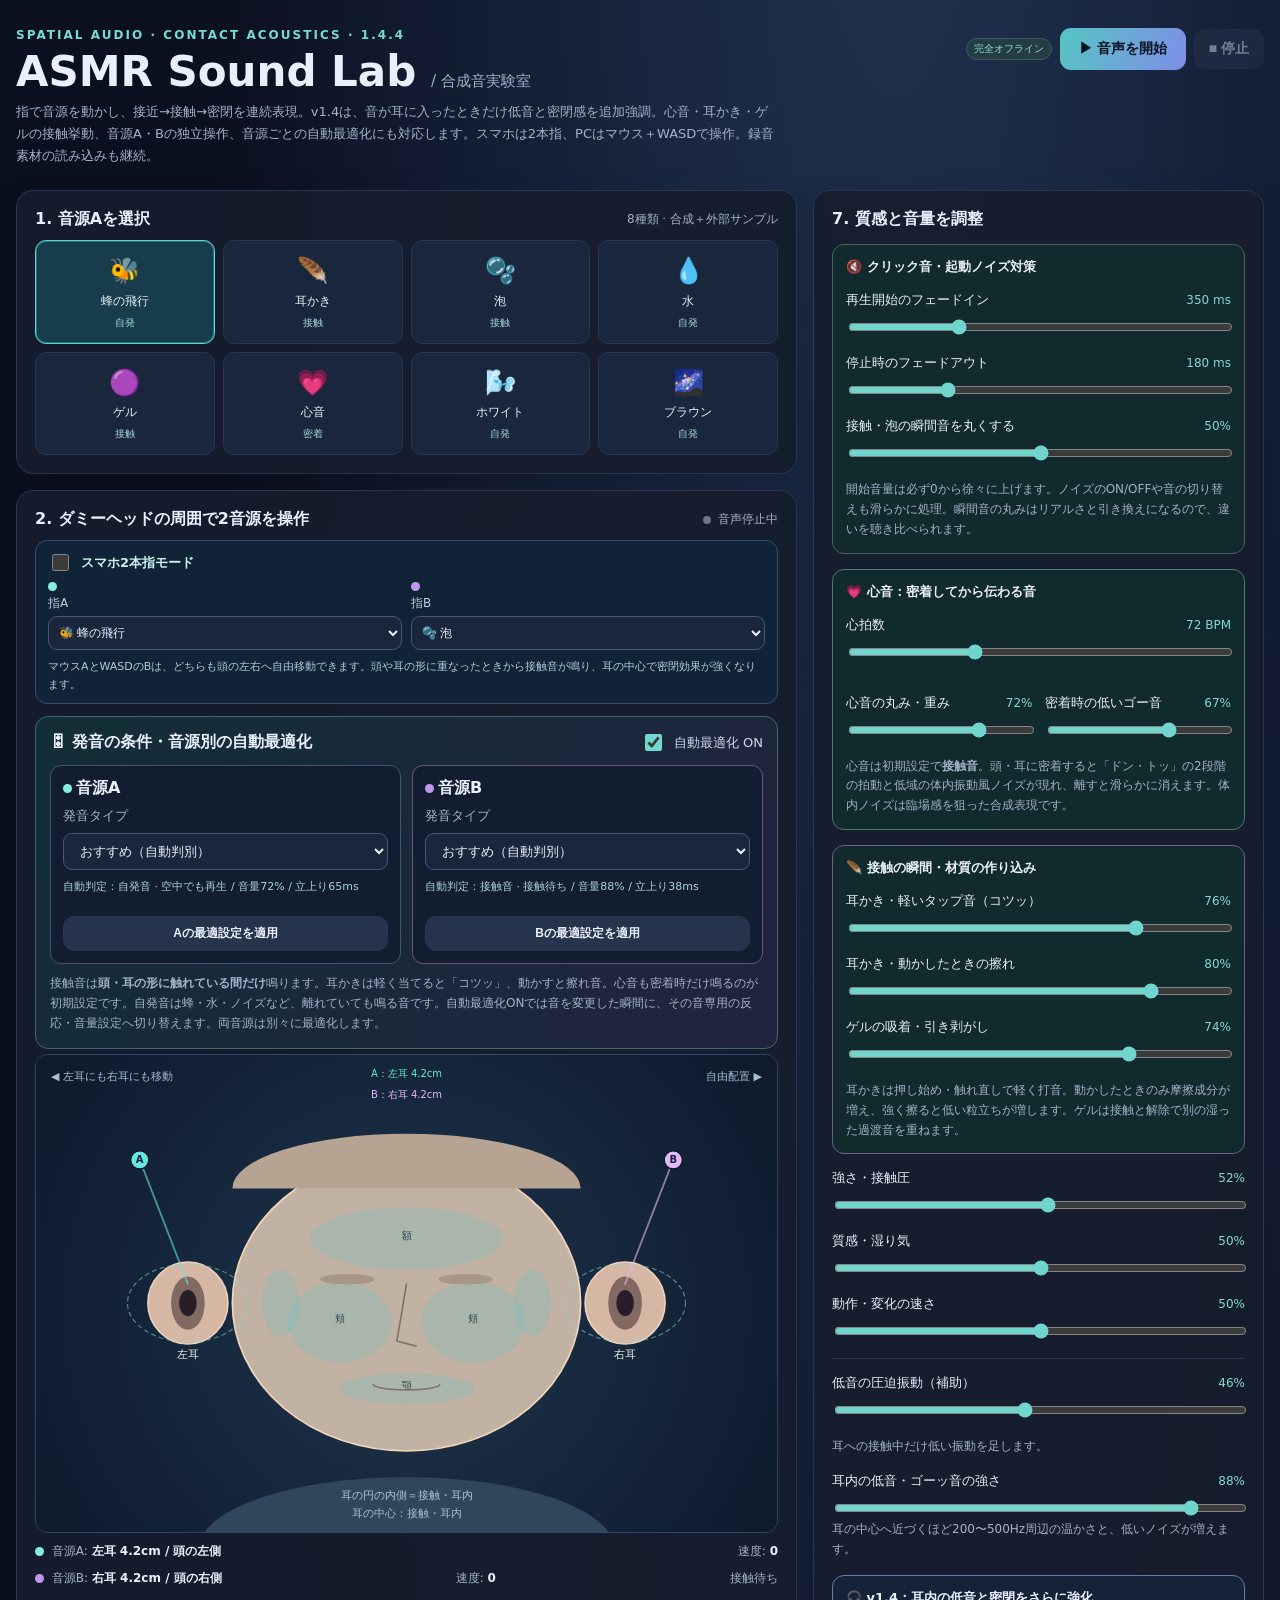
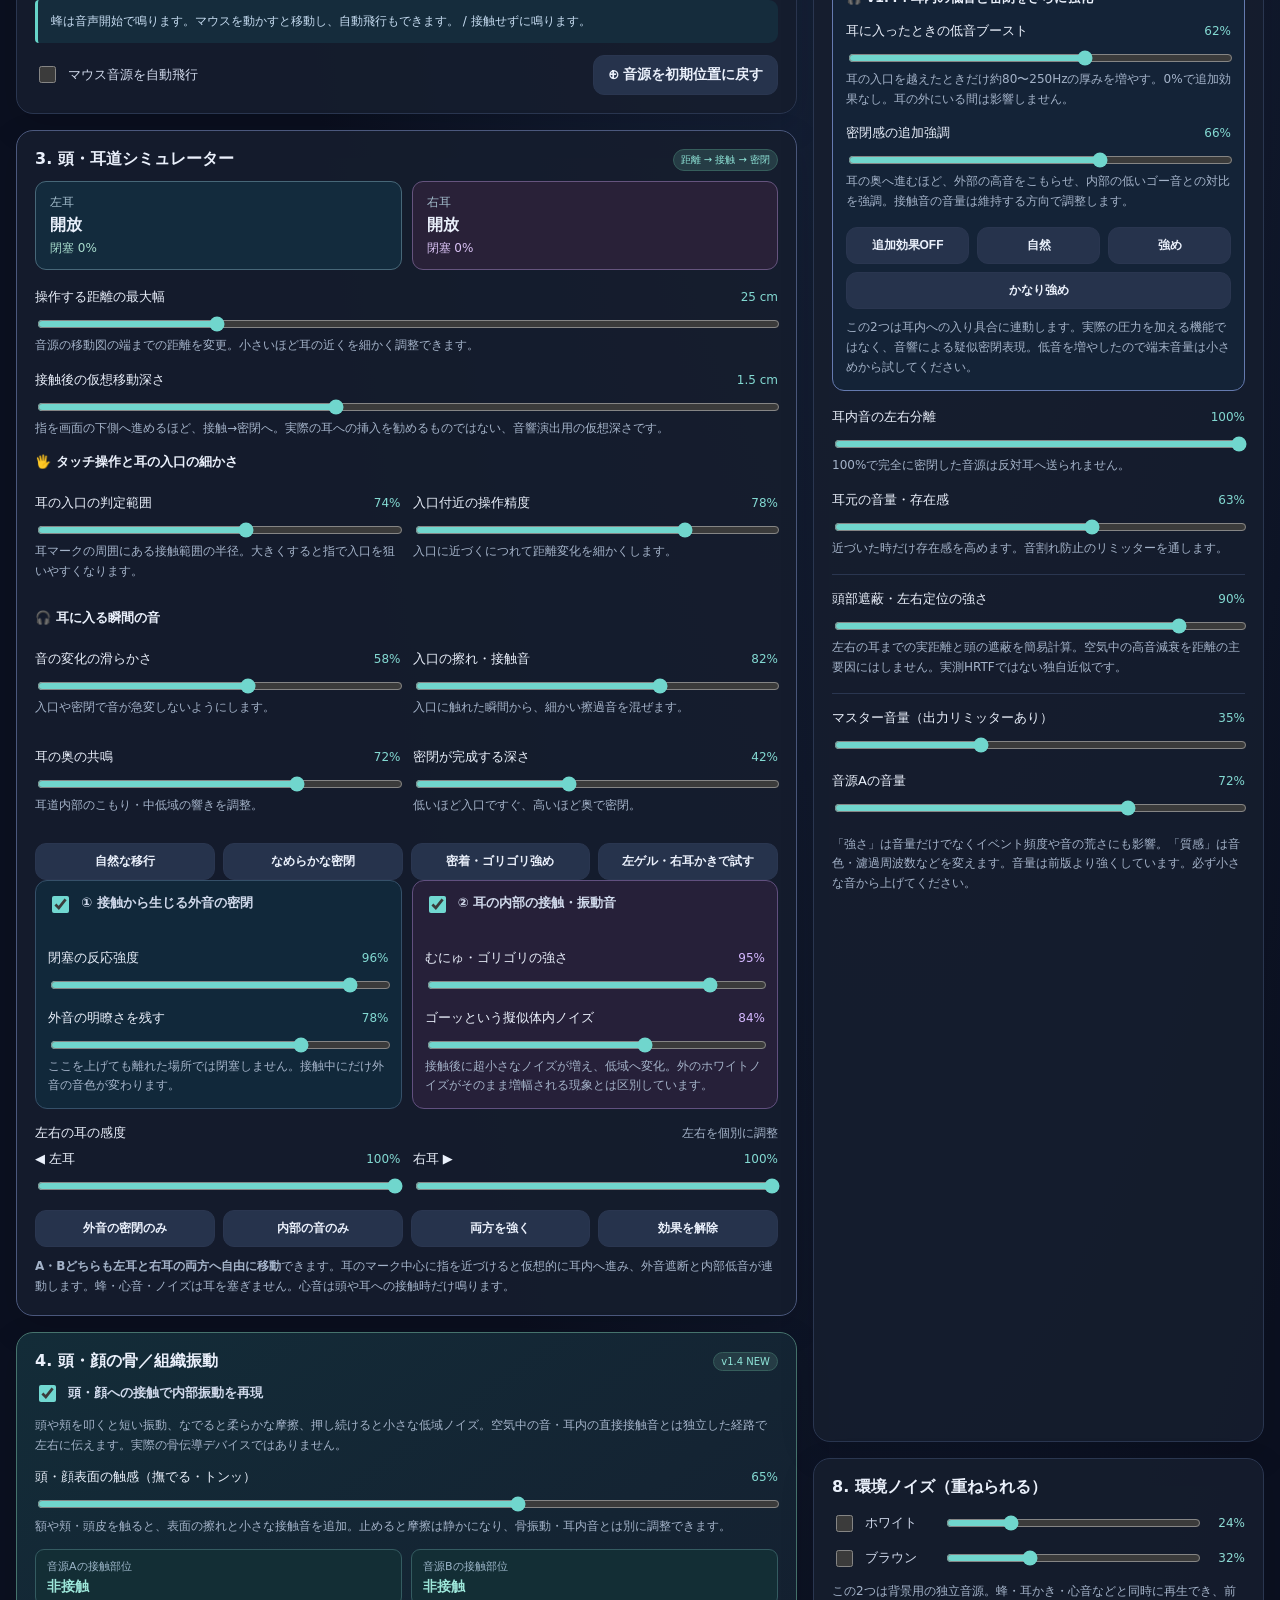
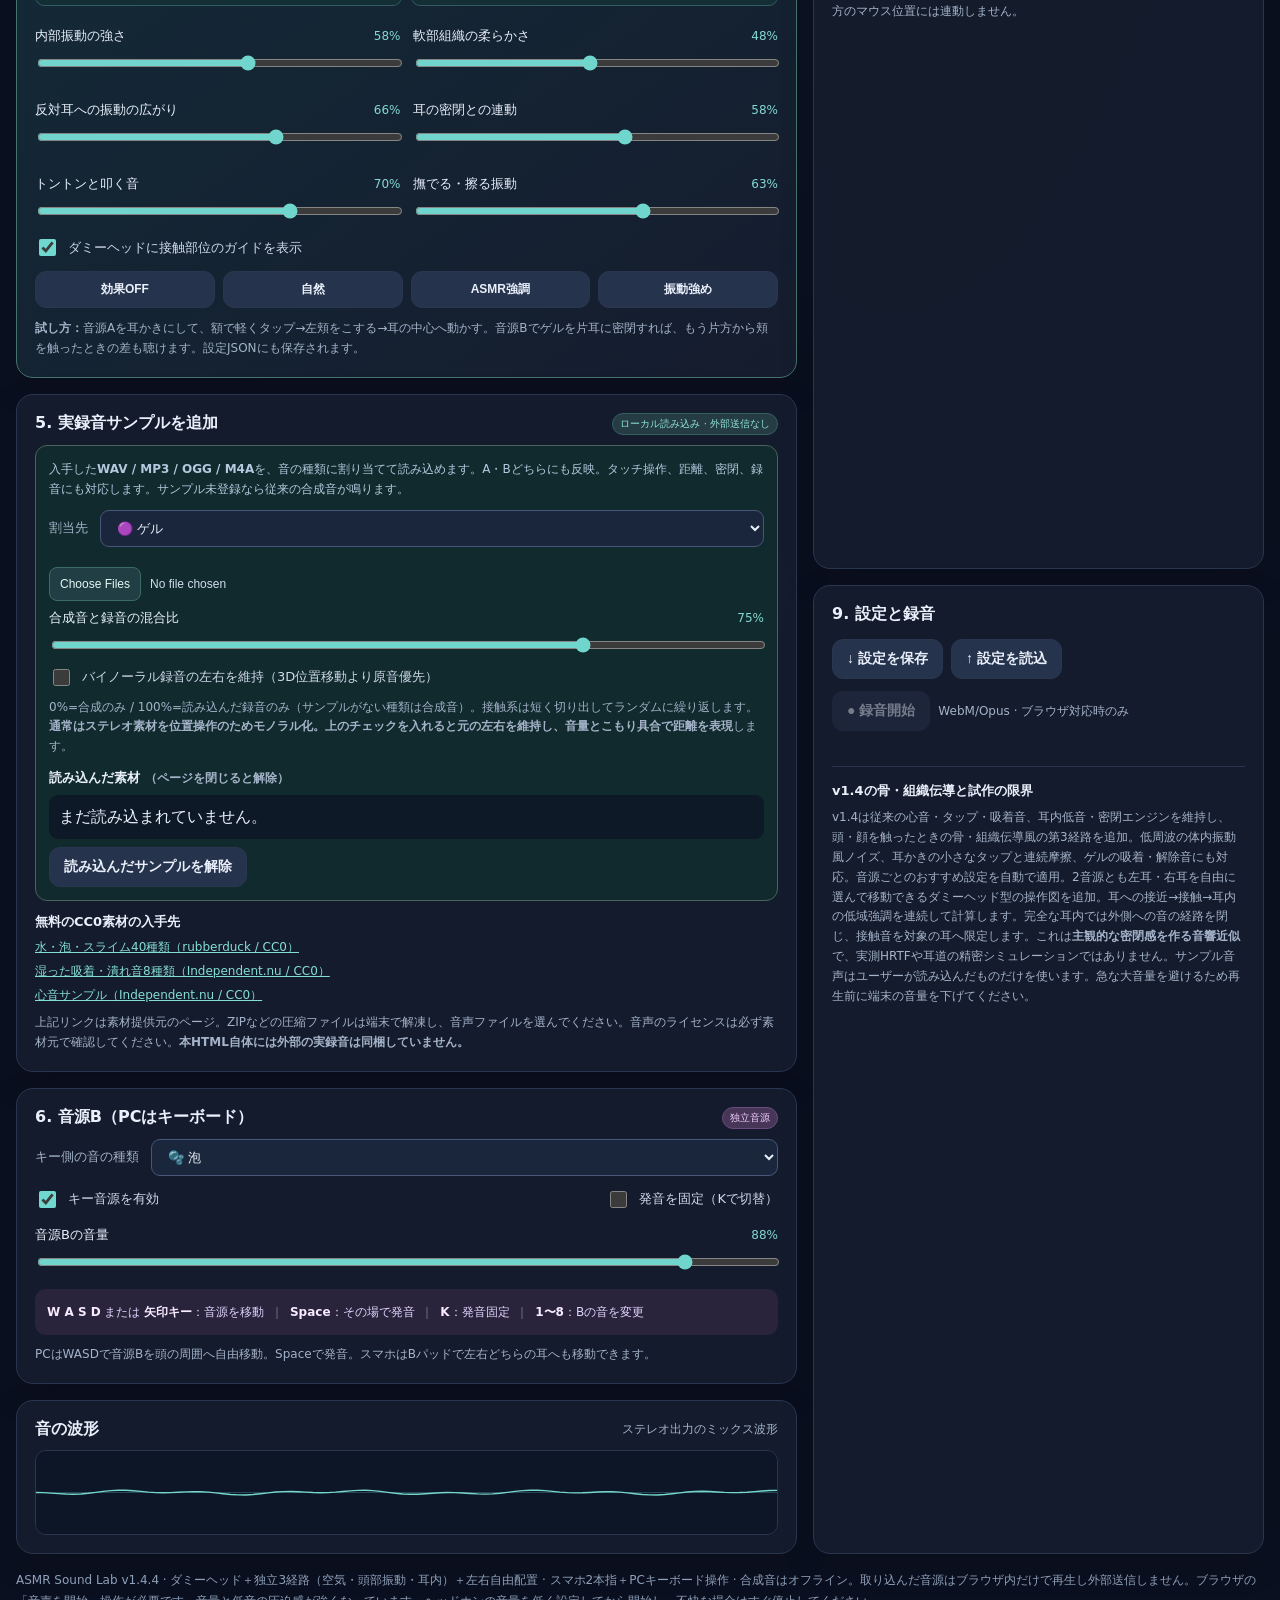
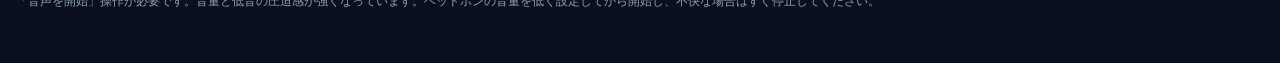
==== commit 74a41c44: "Clarify skin surface stereo attenuation constants for browser compatibility" ====
--- a/sample_apps/asmr_sound_lab/index.html
+++ b/sample_apps/asmr_sound_lab/index.html
@@ -314,8 +314,8 @@
   (.35+.65*unit(strength))*(.75+.45*unit(texture))*unit(amount),0,.15);
  const cutoff=clamp((900+4900*hardness)*(.66+.54*unit(texture)),450,6800);
  const side=zone?.side;
- return {level,cutoff,left:side===0?1:side===1?.35:.82,
-         right:side===1?1:side===0?.35:.82,kind};
+ return {level,cutoff,left:side===0?1:side===1?0.35:0.82,
+         right:side===1?1:side===0?0.35:0.82,kind};
 }
 const modes = ['bee','ear','foam','water','gel','heart','white','brown'];
 const continuous = new Set(['bee','heart','white','brown']);
@@ -485,7 +485,7 @@
  constructor(){
   const Audio=window.AudioContext||window.webkitAudioContext;
   this.ctx=new Audio({latencyHint:'interactive'});
-  this.lastContact={mouse:0,keyboard:0};this.touchState={mouse:{on:false,lastTap:-100},keyboard:{on:false,lastTap:-100}};this.boneTouch={mouse:{on:false,lastTap:-100,zone:'none'},keyboard:{on:false,lastTap:-100,zone:'none'}};this.lastRim={mouse:false,keyboard:false};this.lastSeal={mouse:false,keyboard:false};
+  this.lastContact={mouse:0,keyboard:0};this.touchState={mouse:{on:false,lastTap:-100},keyboard:{on:false,lastTap:-100}};this.boneTouch={mouse:{on:false,lastTap:-100,zone:'none'},keyboard:{on:false,lastTap:-100,zone:'none'}};this.skinTouch={mouse:{on:false,lastTap:-100},keyboard:{on:false,lastTap:-100}};this.lastRim={mouse:false,keyboard:false};this.lastSeal={mouse:false,keyboard:false};
   const c=this.ctx;
   this.mix=c.createGain();this.mix.gain.value=.86;
   // 外側の音は左右独立の密閉フィルタへ。接触音は最終ミックスへ直接送る。
@@ -651,6 +651,21 @@
    v.boneOcclusionEQ[i].connect(v.boneEarGains[i]);v.boneEarGains[i].connect(v.boneMerge,0,i);
   }
   v.boneMerge.connect(this.mix);
+  // SURF-01: an independent skin-contact path, filtered separately from bone/canal.
+  v.skinSource=this.source(this.noise.monoWhite);v.sources.push(v.skinSource);
+  v.skinHigh=c.createBiquadFilter();v.skinHigh.type='highpass';v.skinHigh.frequency.value=210;
+  v.skinLow=c.createBiquadFilter();v.skinLow.type='lowpass';v.skinLow.frequency.value=2400;
+  v.skinGain=c.createGain();v.skinGain.gain.value=0;
+  v.skinBus=c.createGain();v.skinEarGains=[c.createGain(),c.createGain()];
+  v.skinMerge=c.createChannelMerger(2);
+  v.skinSource.connect(v.skinHigh);v.skinHigh.connect(v.skinLow);
+  v.skinLow.connect(v.skinGain);v.skinGain.connect(v.skinBus);
+  for(let i=0;i<2;i++){
+   v.skinEarGains[i].gain.value=0;
+   v.skinBus.connect(v.skinEarGains[i]);v.skinEarGains[i].connect(v.skinMerge,0,i);
+  }
+  v.skinMerge.connect(this.externalMix);
+  v.skinSource.start(0,slot==='mouse'?.31:.61);
   // Looping noise layers start silent; a tap impulse is created only on actual new contact.
   v.boneRubSource=this.source(this.noise.monoWhite);v.sources.push(v.boneRubSource);
   v.boneRubFilter.type='bandpass';v.boneRubFilter.frequency.value=290;v.boneRubFilter.Q.value=.65;
@@ -756,14 +771,14 @@
    old.out.gain.setTargetAtTime(.00001,t,lerp(.014,.034,state.transientSoft/100));
    setTimeout(()=>this.disposeVoice(old),260);
   }
-  this.touchState[slot].on=false;this.boneTouch[slot]={on:false,lastTap:-100,zone:"none"};this.lastRim[slot]=false;this.lastSeal[slot]=false;
+  this.touchState[slot].on=false;this.boneTouch[slot]={on:false,lastTap:-100,zone:"none"};this.skinTouch[slot]={on:false,lastTap:-100};this.lastRim[slot]=false;this.lastSeal[slot]=false;
   this.voices[slot]=this.makeVoice(slot,mode);
   this.position(slot,state[slot].x,state[slot].y);
   this.updateVoice(this.voices[slot],state[slot]);
  }
  disposeVoice(v){
   for(const src of v.sources){try{src.stop();}catch(e){}}
-  for(const node of [...v.nodes,v.filter,v.out,v.synthGain,v.sampleBus,v.stereoBus,v.stereoOut,v.stereoFilter,v.stereoInsideFilter,v.stereoInsideGain,v.distanceFilter,v.distanceGain,v.panner,v.dry,v.pressHigh,v.pressLow,v.pressGain,v.contactLow,v.contactWarm,v.contactRes,v.canalBassShelf,v.canalBassPeak,v.contactGain,v.contactPan,v.contactSplit,v.contactMerge,...v.contactEarGains,v.rubLow,v.rubBand,v.rubGain,...v.earTone,...v.earDelay,...v.earGains,v.earMerge,v.boneBus,v.boneRubFilter,v.boneRubGain,v.bonePressFilter,v.bonePressGain,...v.boneLowpass,...v.boneOcclusionEQ,...v.boneEarGains,v.boneMerge]){
+  for(const node of [...v.nodes,v.filter,v.out,v.synthGain,v.sampleBus,v.stereoBus,v.stereoOut,v.stereoFilter,v.stereoInsideFilter,v.stereoInsideGain,v.distanceFilter,v.distanceGain,v.panner,v.dry,v.pressHigh,v.pressLow,v.pressGain,v.contactLow,v.contactWarm,v.contactRes,v.canalBassShelf,v.canalBassPeak,v.contactGain,v.contactPan,v.contactSplit,v.contactMerge,...v.contactEarGains,v.rubLow,v.rubBand,v.rubGain,...v.earTone,...v.earDelay,...v.earGains,v.earMerge,v.boneBus,v.boneRubFilter,v.boneRubGain,v.bonePressFilter,v.bonePressGain,...v.boneLowpass,...v.boneOcclusionEQ,...v.boneEarGains,v.boneMerge,v.skinHigh,v.skinLow,v.skinGain,v.skinBus,...v.skinEarGains,v.skinMerge]){
    try{node.disconnect();}catch(e){}
   }
  }
@@ -846,6 +861,11 @@
   // BONE-01/02/03/05: separate modeled head/face vibration bus.
   // The canal-exclusive direct path above remains unchanged and suppresses opposite-ear leakage.
   const zone=boneZoneFor(slotState),bp=zone.settings;
+  const surface=skinContactTargets(v.mode,zone,emission.gate,slotState.speed,
+    strength,wet,state.skinSurface/100);
+  v.skinGain.gain.setTargetAtTime(surface.level,t,.032);
+  v.skinLow.frequency.setTargetAtTime(surface.cutoff,t,.05);
+  for(let i=0;i<2;i++)v.skinEarGains[i].gain.setTargetAtTime(i===0?surface.left:surface.right,t,.035);
   const boneKind=boneModeWeight[v.mode]||0;
   const faceGain=state.boneOn&&!zone.isCanal?emission.gate*boneKind*zone.touch:0;
   const softness=state.boneSoftness/100;
@@ -921,7 +941,14 @@
    if(st.mode==='gel'&&ts.on&&!nowTouch){this.contactBump(slot,true,'touch');}
    if(st.mode==='gel'&&!ts.on&&nowTouch){this.contactBump(slot,false,'touch');}
    ts.on=nowTouch;
-   const zone=boneZoneFor(st),bt=this.boneTouch[slot];
+   const zone=boneZoneFor(st),bt=this.boneTouch[slot],skin=this.skinTouch[slot];
+   const skinCanSound=Boolean(!zone.isCanal&&state.skinSurface>0&&em.active&&em.gate>.03
+     &&skinContactTargets(st.mode,zone,em.gate,st.speed,state.strength/100,state.texture/100,state.skinSurface/100).kind>0
+     &&contactLatch(skin.on,zone.touch,.28,.09));
+   if(skinCanSound&&!skin.on&&t-skin.lastTap>.12){
+    skin.lastTap=t;this.skinTap(this.voices[slot],zone);
+   }
+   skin.on=skinCanSound;
    const boneCanSound=Boolean(state.boneOn&&!zone.isCanal&&em.active&&em.gate>.03&&(boneModeWeight[st.mode]||0)>.1&&contactLatch(bt.on,zone.touch,.28,.09));
    if(boneCanSound&&!bt.on&&t-bt.lastTap>.09){
     bt.lastTap=t;this.boneTransient(this.voices[slot],zone.id,'tap',clamp(.4+state.strength/145+.3*st.speed/100,.25,1.25));
@@ -1019,6 +1046,24 @@
   osc.onended=()=>{try{osc.disconnect();gain.disconnect();}catch(e){}};
  }
 
+ // SURF-02: a brief soft skin-touch transient, separate from the lower bone tap.
+ skinTap(v,zone){
+  if(!v||!zone||zone.isCanal||state.skinSurface<=0)return;
+  const c=this.ctx,t=c.currentTime+.006,src=c.createBufferSource(),
+        high=c.createBiquadFilter(),low=c.createBiquadFilter(),env=c.createGain();
+  const hardness=clamp(zone.settings?.hardness||.5,.1,1.1);
+  const duration=.038+.028*(1-hardness);
+  const level=.038*(state.skinSurface/100)*(.6+.4*hardness);
+  src.buffer=this.noise.monoWhite;
+  high.type='highpass';high.frequency.value=190;
+  low.type='lowpass';low.frequency.value=750+2700*hardness;
+  env.gain.setValueAtTime(0,t);
+  env.gain.linearRampToValueAtTime(level,t+.006);
+  env.gain.exponentialRampToValueAtTime(.00001,t+duration);
+  src.connect(high);high.connect(low);low.connect(env);env.connect(v.skinBus);
+  src.start(t,Math.random()*4,duration);src.stop(t+duration+.012);
+  src.onended=()=>{for(const n of [src,high,low,env])try{n.disconnect();}catch(e){}};
+ }
  // BONE-04: Tap and release impulse through the independently balanced bone bus.
  boneTransient(v,zoneId,kind='tap',intensity=1){
   if(!v||!state.boneOn||state.boneTap<=0)return;
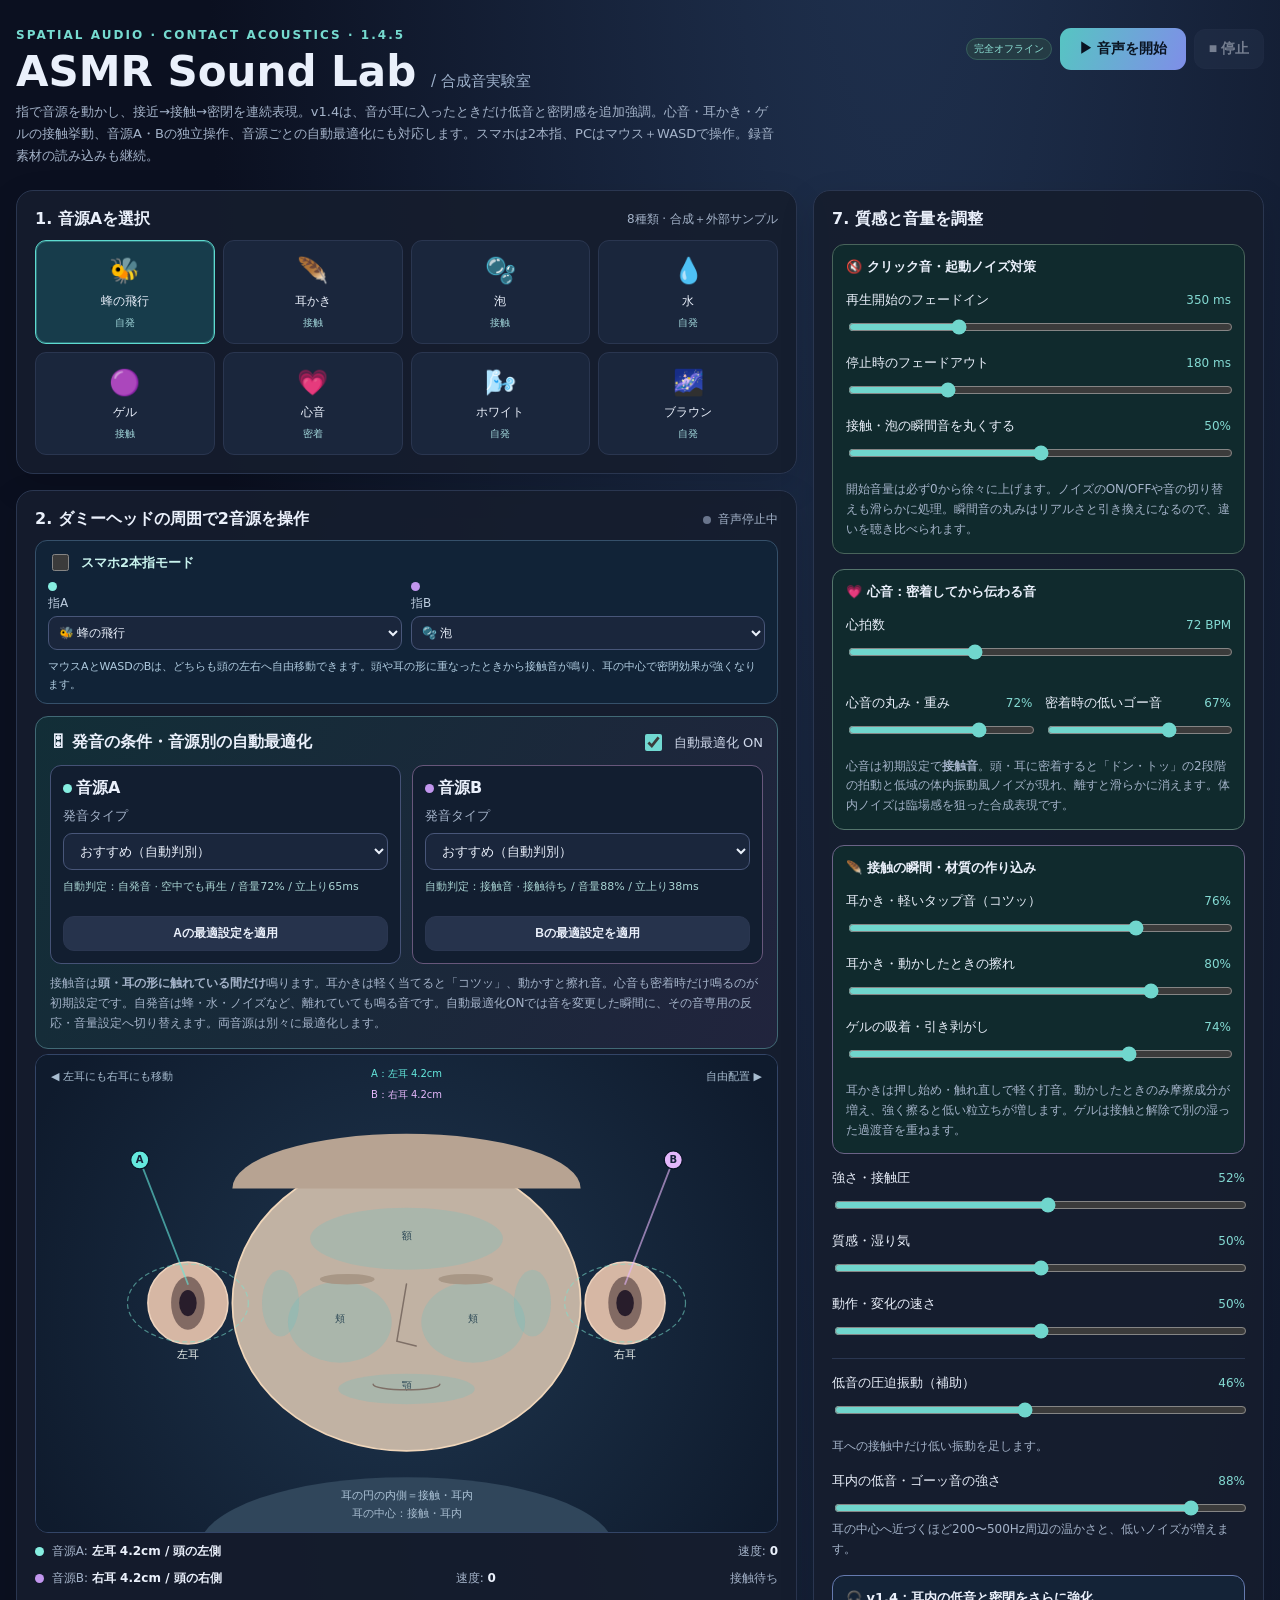
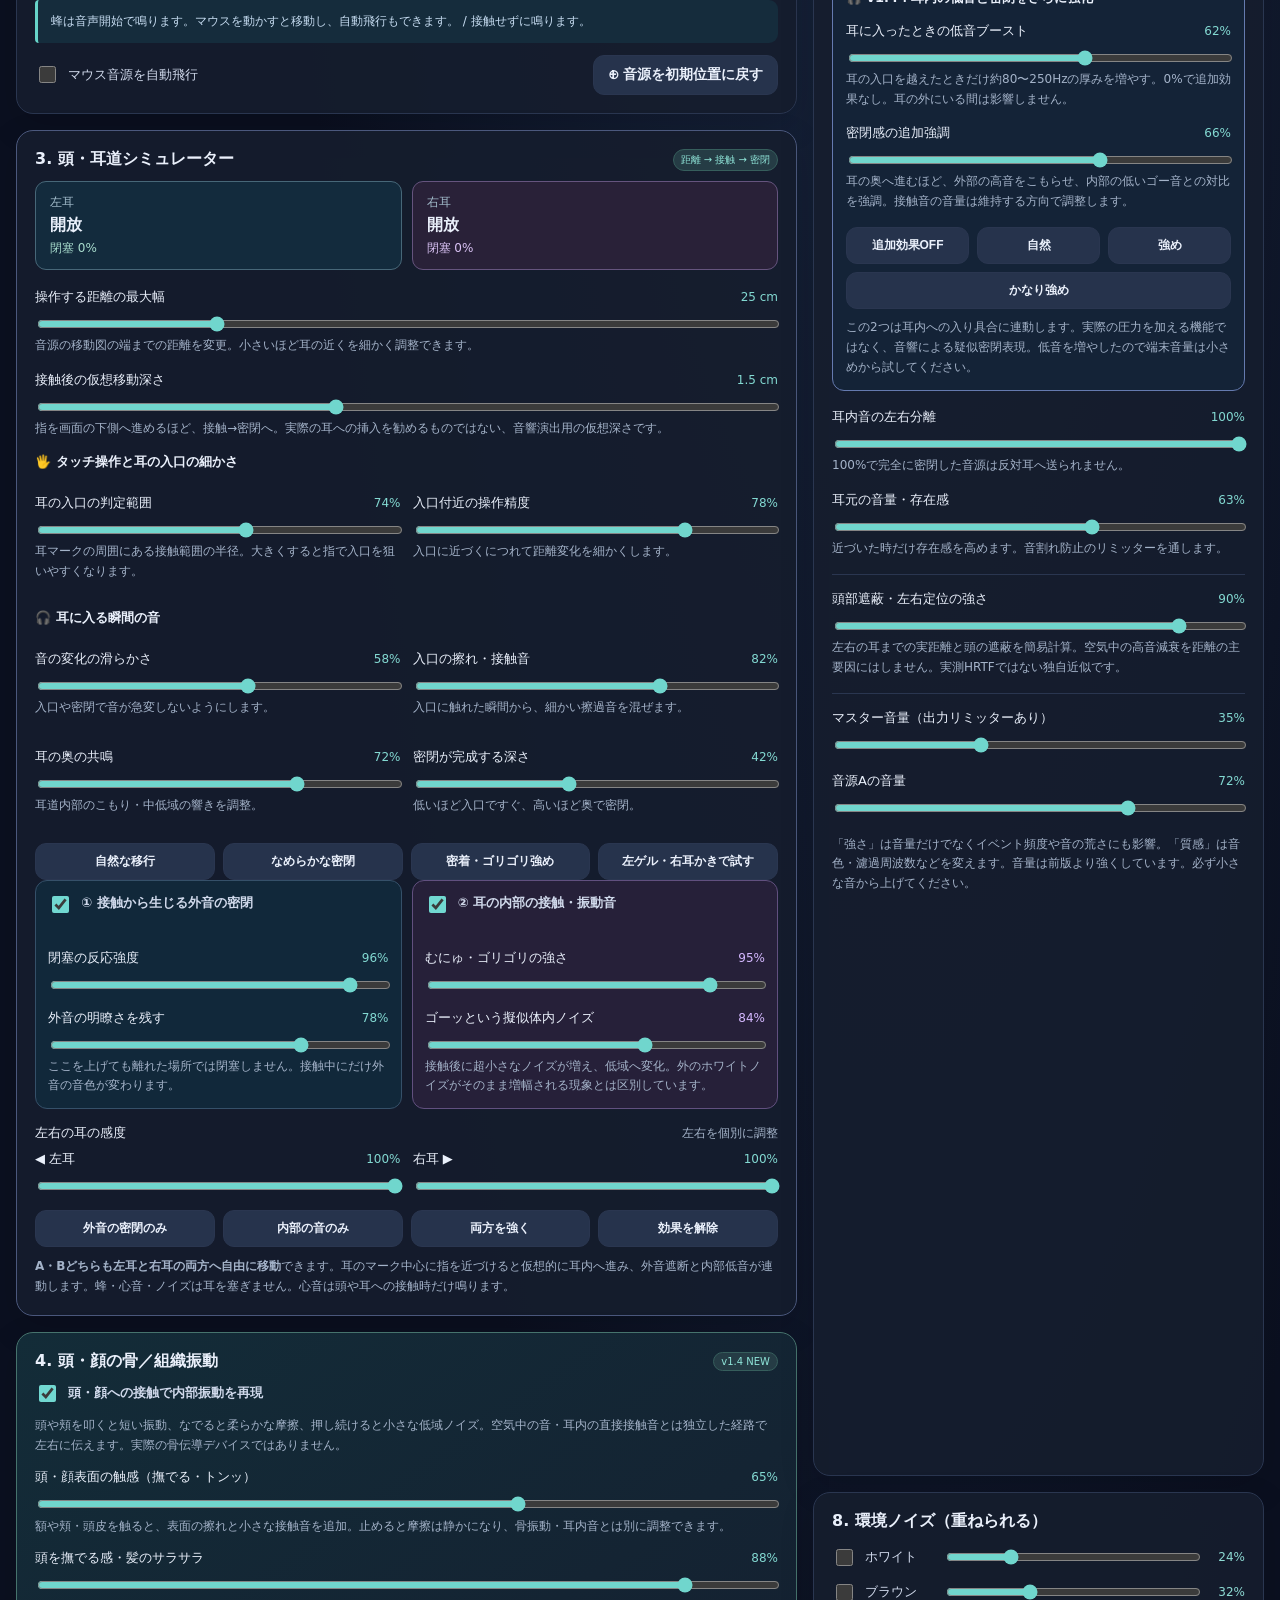
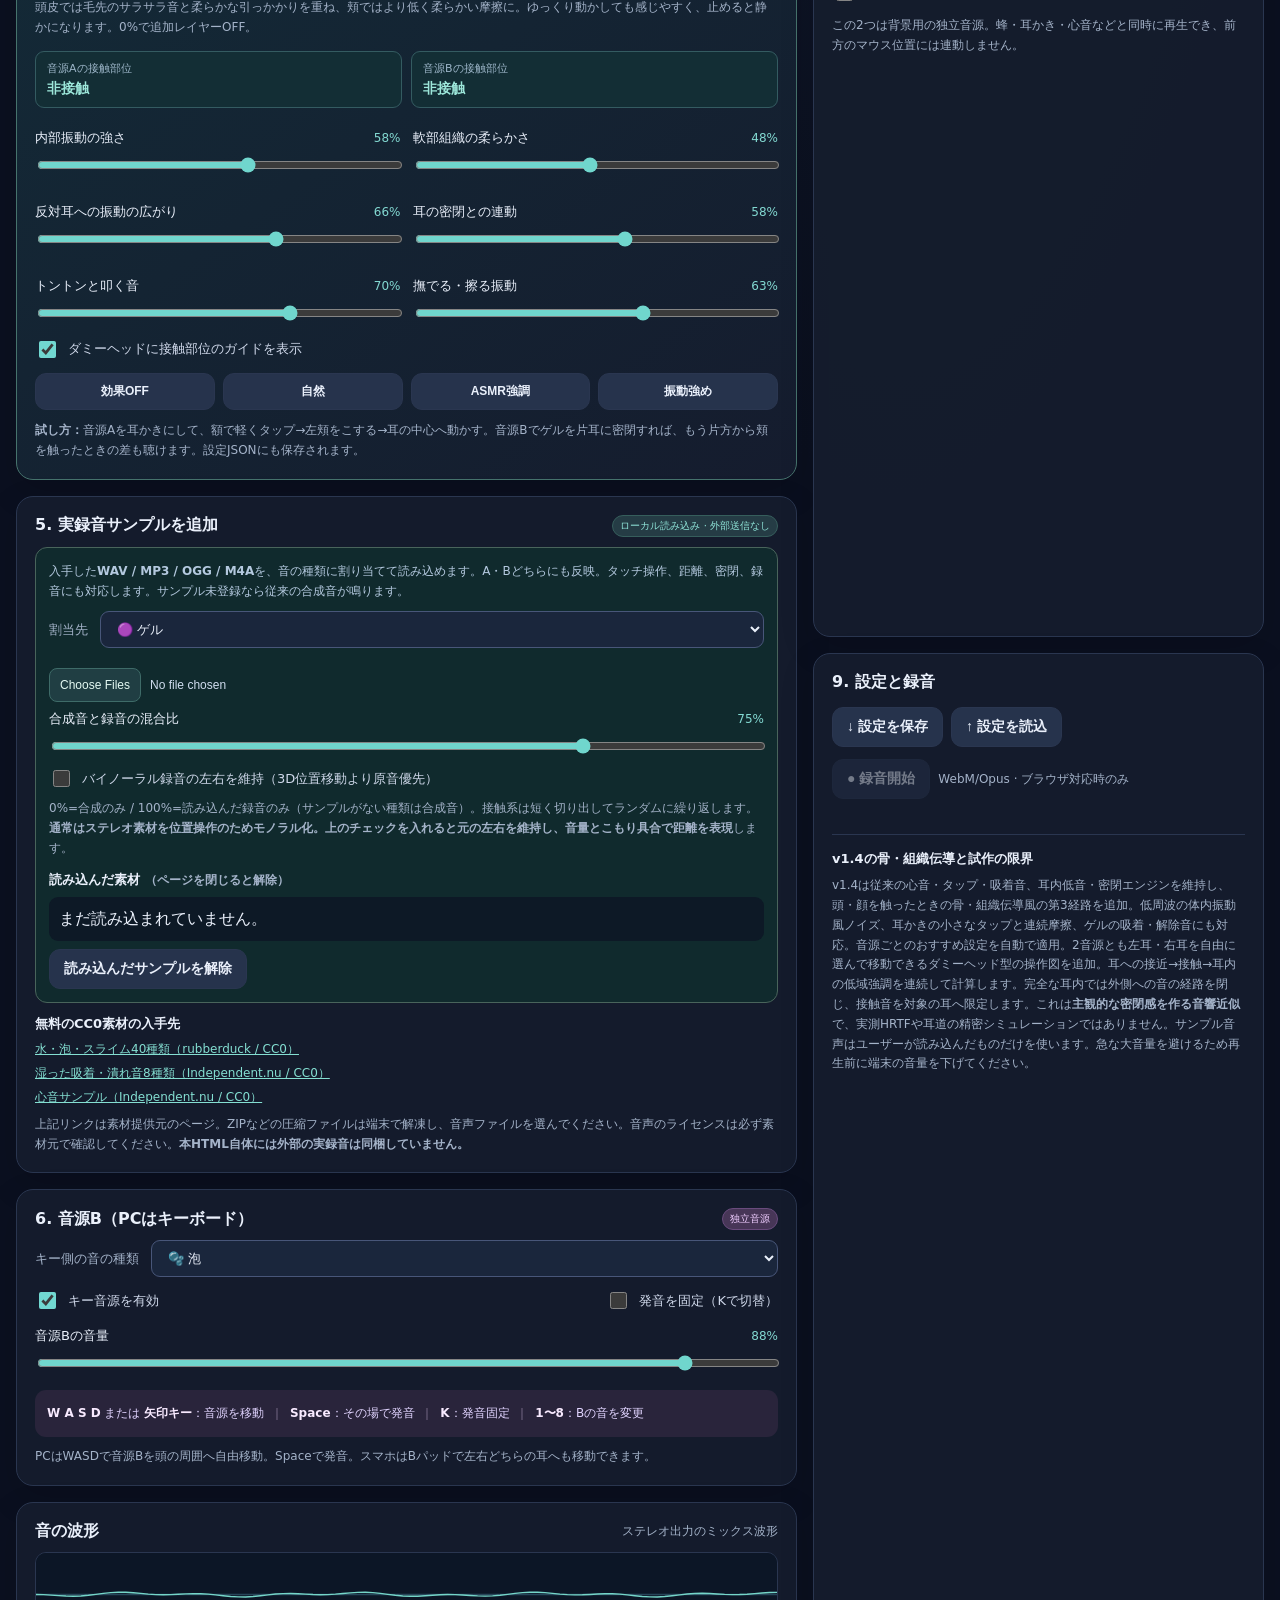
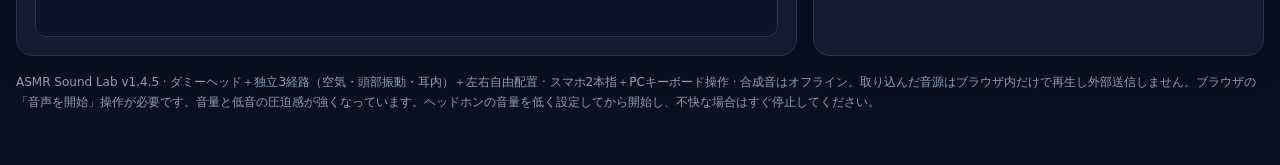
==== commit 482ec607: "Add scalp-stroking acoustic response and controllable hair-grain slider" ====
--- a/sample_apps/asmr_sound_lab/index.html
+++ b/sample_apps/asmr_sound_lab/index.html
@@ -3,7 +3,7 @@
 <head>
 <meta charset="utf-8">
 <meta name="viewport" content="width=device-width, initial-scale=1, viewport-fit=cover">
-<title>ASMR Sound Lab v1.4.4 — Chappy Edition</title>
+<title>ASMR Sound Lab v1.4.5 — Chappy Edition</title>
 <style>
 :root{color-scheme:dark;--bg:#0b1020;--surface:#141c2e;--line:#2a3650;--text:#eaf0fb;--muted:#a4b3c9;--a:#76dbd0;--a2:#b7a3ff}
 *{box-sizing:border-box}body{margin:0;font-family:system-ui,"Yu Gothic","Meiryo",sans-serif;background:radial-gradient(ellipse at 70% -15%,#213453 0%,#0b1020 55%);color:var(--text);min-height:100vh}
@@ -76,7 +76,7 @@
 </head>
 <body>
 <div class="page">
- <header class="top"><div><div class="eyebrow">SPATIAL AUDIO · CONTACT ACOUSTICS · 1.4.4</div><h1>ASMR Sound Lab <span style="font-size:15px;color:#9db0ca;font-weight:400">/ 合成音実験室</span></h1><div class="sub">指で音源を動かし、接近→接触→密閉を連続表現。v1.4は、音が耳に入ったときだけ低音と密閉感を追加強調。心音・耳かき・ゲルの接触挙動、音源A・Bの独立操作、音源ごとの自動最適化にも対応します。スマホは2本指、PCはマウス＋WASDで操作。録音素材の読み込みも継続。</div></div><div class="topActions"><span class="pill">完全オフライン</span><button class="button primary" id="startBtn">▶ 音声を開始</button><button class="button" id="stopBtn" disabled>■ 停止</button></div></header>
+ <header class="top"><div><div class="eyebrow">SPATIAL AUDIO · CONTACT ACOUSTICS · 1.4.5</div><h1>ASMR Sound Lab <span style="font-size:15px;color:#9db0ca;font-weight:400">/ 合成音実験室</span></h1><div class="sub">指で音源を動かし、接近→接触→密閉を連続表現。v1.4は、音が耳に入ったときだけ低音と密閉感を追加強調。心音・耳かき・ゲルの接触挙動、音源A・Bの独立操作、音源ごとの自動最適化にも対応します。スマホは2本指、PCはマウス＋WASDで操作。録音素材の読み込みも継続。</div></div><div class="topActions"><span class="pill">完全オフライン</span><button class="button primary" id="startBtn">▶ 音声を開始</button><button class="button" id="stopBtn" disabled>■ 停止</button></div></header>
  <div class="layout"><main class="stack">
   <section class="panel"><div class="stageHeader"><h2 style="margin:0">1. 音源Aを選択</h2><span class="minor">8種類 · 合成＋外部サンプル</span></div><div class="modes" id="modes">
   <button class="mode active" data-mode="bee"><span class="emoji">🐝</span><span>蜂の飛行</span><small>自発</small></button>
@@ -152,6 +152,7 @@
     <label class="switch" for="boneOn"><input id="boneOn" type="checkbox" checked><strong>頭・顔への接触で内部振動を再現</strong></label>
     <div class="hint" style="margin-top:10px">頭や頬を叩くと短い振動、なでると柔らかな摩擦、押し続けると小さな低域ノイズ。空気中の音・耳内の直接接触音とは独立した経路で左右に伝えます。実際の骨伝導デバイスではありません。</div>
     <div class="control" style="margin-top:12px"><div class="clabel"><label for="skinSurface">頭・顔表面の触感（撫でる・トンッ）</label><output id="skinSurfaceValue">65%</output></div><input id="skinSurface" type="range" min="0" max="100" value="65"><div class="hint">額や頬・頭皮を触ると、表面の擦れと小さな接触音を追加。止めると摩擦は静かになり、骨振動・耳内音とは別に調整できます。</div></div>
+    <div class="control" style="margin-top:12px"><div class="clabel"><label for="strokeBoost">頭を撫でる感・髪のサラサラ</label><output id="strokeBoostValue">88%</output></div><input id="strokeBoost" type="range" min="0" max="100" value="88"><div class="hint">頭皮では毛先のサラサラ音と柔らかな引っかかりを重ね、頬ではより低く柔らかい摩擦に。ゆっくり動かしても感じやすく、止めると静かになります。0%で追加レイヤーOFF。</div></div>
     <div class="boneStatus"><div><span>音源Aの接触部位</span><b id="boneZoneMouse">非接触</b></div><div><span>音源Bの接触部位</span><b id="boneZoneKeyboard">非接触</b></div></div>
     <div class="row2"><div class="control"><div class="clabel"><label for="boneStrength">内部振動の強さ</label><output id="boneStrengthValue">58%</output></div><input id="boneStrength" type="range" min="0" max="100" value="58"></div>
     <div class="control"><div class="clabel"><label for="boneSoftness">軟部組織の柔らかさ</label><output id="boneSoftnessValue">48%</output></div><input id="boneSoftness" type="range" min="0" max="100" value="48"></div></div>
@@ -236,7 +237,7 @@
   <section class="panel"><h2>8. 環境ノイズ（重ねられる）</h2><div class="noiseRow"><label class="switch"><input type="checkbox" id="whiteOn"> ホワイト</label><input type="range" min="0" max="100" value="24" id="whiteLevel"><output id="whiteLevelValue">24%</output></div><div class="noiseRow"><label class="switch"><input type="checkbox" id="brownOn"> ブラウン</label><input type="range" min="0" max="100" value="32" id="brownLevel"><output id="brownLevelValue">46%</output></div><div class="hint">この2つは背景用の独立音源。蜂・耳かき・心音などと同時に再生でき、前方のマウス位置には連動しません。</div></section>
   <section class="panel"><h2>9. 設定と録音</h2><div class="bottomBar"><button class="button" id="saveBtn">↓ 設定を保存</button><button class="button" id="loadBtn">↑ 設定を読込</button><input id="loadInput" type="file" accept="application/json,.json" hidden></div><div class="bottomBar"><button class="button" id="recordBtn" disabled>● 録音開始</button><span class="minor">WebM/Opus · ブラウザ対応時のみ</span></div><div class="message" id="message" aria-live="polite"></div><div class="divider"></div><div class="miniTitle">v1.4の骨・組織伝導と試作の限界</div><div class="hint">v1.4は従来の心音・タップ・吸着音、耳内低音・密閉エンジンを維持し、頭・顔を触ったときの骨・組織伝導風の第3経路を追加。低周波の体内振動風ノイズ、耳かきの小さなタップと連続摩擦、ゲルの吸着・解除音にも対応。音源ごとのおすすめ設定を自動で適用。2音源とも左耳・右耳を自由に選んで移動できるダミーヘッド型の操作図を追加。耳への接近→接触→耳内の低域強調を連続して計算します。完全な耳内では外側への音の経路を閉じ、接触音を対象の耳へ限定します。これは<strong>主観的な密閉感を作る音響近似</strong>で、実測HRTFや耳道の精密シミュレーションではありません。サンプル音声はユーザーが読み込んだものだけを使います。急な大音量を避けるため再生前に端末の音量を下げてください。</div></section>
  </aside></div>
- <p class="footer">ASMR Sound Lab v1.4.4 · ダミーヘッド＋独立3経路（空気・頭部振動・耳内）＋左右自由配置 · スマホ2本指＋PCキーボード操作 · 合成音はオフライン。取り込んだ音源はブラウザ内だけで再生し外部送信しません。ブラウザの「音声を開始」操作が必要です。音量と低音の圧迫感が強くなっています。ヘッドホンの音量を低く設定してから開始し、不快な場合はすぐ停止してください。</p>
+ <p class="footer">ASMR Sound Lab v1.4.5 · ダミーヘッド＋独立3経路（空気・頭部振動・耳内）＋左右自由配置 · スマホ2本指＋PCキーボード操作 · 合成音はオフライン。取り込んだ音源はブラウザ内だけで再生し外部送信しません。ブラウザの「音声を開始」操作が必要です。音量と低音の圧迫感が強くなっています。ヘッドホンの音量を低く設定してから開始し、不快な場合はすぐ停止してください。</p>
 </div>
 <script>
 'use strict';
@@ -316,6 +317,21 @@
  const side=zone?.side;
  return {level,cutoff,left:side===0?1:side===1?0.35:0.82,
          right:side===1?1:side===0?0.35:0.82,kind};
+}
+// SURF-04: scalp/hair strand noise + soft skin drag, responsive even to slow strokes.
+// An entirely optional supplement to the existing skin contact and bone buses.
+function scalpStrokeTargets(mode,zone,gate,speed,strength,texture,surface,boost){
+ const unit=v=>Number.isFinite(v)?clamp(v,0,1):0;
+ const kind={ear:1,foam:.85,gel:.66,water:.38}[mode]||0;
+ const touch=zone&&!zone.isCanal?unit(zone.touch):0;
+ const motion=smoothstep((Number.isFinite(speed)?Math.max(0,speed)-2:0)/36);
+ const scalp=zone?.id==='scalp',cheek=zone?.id==='cheek_L'||zone?.id==='cheek_R';
+ const energy=kind*touch*unit(gate)*motion*unit(surface)*unit(boost);
+ const hair=clamp(energy*(scalp?.30:cheek?.07:.15)*(.72+.28*unit(texture)),0,.22);
+ const drag=clamp(energy*(scalp?.18:cheek?.20:.14)*(.56+.44*unit(strength)),0,.14);
+ const hairHz=clamp((scalp?3100:cheek?1350:2300)*(.72+.5*unit(texture)),650,5200);
+ const dragHz=clamp((scalp?280:cheek?460:370)*(.75+.5*unit(texture)),160,700);
+ return {hair,drag,hairHz,dragHz};
 }
 const modes = ['bee','ear','foam','water','gel','heart','white','brown'];
 const continuous = new Set(['bee','heart','white','brown']);
@@ -414,7 +430,7 @@
 const state = {
  mouse:{mode:'bee',x:.14,y:.78,speed:0,pressed:false,auto:false,level:72,behavior:'auto',profile:{...soundProfiles.bee}},
  keyboard:{mode:'foam',x:.86,y:.78,speed:0,pressed:false,auto:false,level:88,behavior:'auto',profile:{...soundProfiles.foam},enabled:true,latch:false},
- autoOptimize:true,boneOn:true,showBoneZones:true,skinSurface:65,boneStrength:58,boneSoftness:48,boneCross:66,boneOcclusion:58,boneTap:70,boneRub:63,strength:52,texture:50,rate:50,master:35,heartBpm:72,heartWarm:72,heartRumble:67,earTap:76,earScrape:80,gelSuction:74,pressure:46,insideBass:88,canalBassBoost:62,canalSealBoost:66,insideIsolation:100,proximityBoost:63,spatial:90,sampleBlend:75,preserveStereo:false,startFade:350,stopFade:180,transientSoft:50,
+ autoOptimize:true,boneOn:true,showBoneZones:true,skinSurface:65,strokeBoost:88,boneStrength:58,boneSoftness:48,boneCross:66,boneOcclusion:58,boneTap:70,boneRub:63,strength:52,texture:50,rate:50,master:35,heartBpm:72,heartWarm:72,heartRumble:67,earTap:76,earScrape:80,gelSuction:74,pressure:46,insideBass:88,canalBassBoost:62,canalSealBoost:66,insideIsolation:100,proximityBoost:63,spatial:90,sampleBlend:75,preserveStereo:false,startFade:350,stopFade:180,transientSoft:50,
  sealOn:true,insideOn:true,seal:96,sealKeep:78,inside:95,bodyNoise:84,rangeCm:25,insertionCm:1.5,leftEar:100,rightEar:100,
  entryPoint:74,nearFocus:78,transition:58,surfaceFriction:82,canalResonance:72,sealDepth:42,
  whiteOn:false,brownOn:false,whiteLevel:24,brownLevel:32
@@ -430,7 +446,7 @@
 let lastStatus = '';
 function setMessage(message){$('message').textContent=message;}
 function updateLabels(){
-  for(const id of ['skinSurface','boneStrength','boneSoftness','boneCross','boneOcclusion','boneTap','boneRub','strength','texture','rate','master','heartBpm','heartWarm','heartRumble','earTap','earScrape','gelSuction','pressure','insideBass','canalBassBoost','canalSealBoost','insideIsolation','proximityBoost','whiteLevel','brownLevel','mouseLevel','keyboardLevel','spatial','sampleBlend','startFade','stopFade','transientSoft','seal','sealKeep','inside','bodyNoise','rangeCm','insertionCm','leftEar','rightEar','entryPoint','nearFocus','transition','surfaceFriction','canalResonance','sealDepth']) {
+  for(const id of ['skinSurface','strokeBoost','boneStrength','boneSoftness','boneCross','boneOcclusion','boneTap','boneRub','strength','texture','rate','master','heartBpm','heartWarm','heartRumble','earTap','earScrape','gelSuction','pressure','insideBass','canalBassBoost','canalSealBoost','insideIsolation','proximityBoost','whiteLevel','brownLevel','mouseLevel','keyboardLevel','spatial','sampleBlend','startFade','stopFade','transientSoft','seal','sealKeep','inside','bodyNoise','rangeCm','insertionCm','leftEar','rightEar','entryPoint','nearFocus','transition','surfaceFriction','canalResonance','sealDepth']) {
     const value = id==='mouseLevel'?state.mouse.level:id==='keyboardLevel'?state.keyboard.level:state[id];
     $(id+'Value').textContent = id==='rangeCm'?value+' cm':id==='insertionCm'?Number(value).toFixed(1)+' cm':id==='heartBpm'?value+' BPM':(id==='startFade'||id==='stopFade')?value+' ms':value+'%';
   }
@@ -1401,7 +1417,7 @@
  e.preventDefault();state.strength=clamp(state.strength-Math.sign(e.deltaY)*3,0,100);
  $('strength').value=state.strength;engine?.updateParameters();updateLabels();
 },{passive:false});
-for(const id of ['skinSurface','boneStrength','boneSoftness','boneCross','boneOcclusion','boneTap','boneRub','strength','texture','rate','master','heartBpm','heartWarm','heartRumble','earTap','earScrape','gelSuction','pressure','insideBass','canalBassBoost','canalSealBoost','insideIsolation','proximityBoost','whiteLevel','brownLevel','mouseLevel','keyboardLevel','spatial','sampleBlend','startFade','stopFade','transientSoft','seal','sealKeep','inside','bodyNoise','rangeCm','insertionCm','leftEar','rightEar','entryPoint','nearFocus','transition','surfaceFriction','canalResonance','sealDepth']){
+for(const id of ['skinSurface','strokeBoost','boneStrength','boneSoftness','boneCross','boneOcclusion','boneTap','boneRub','strength','texture','rate','master','heartBpm','heartWarm','heartRumble','earTap','earScrape','gelSuction','pressure','insideBass','canalBassBoost','canalSealBoost','insideIsolation','proximityBoost','whiteLevel','brownLevel','mouseLevel','keyboardLevel','spatial','sampleBlend','startFade','stopFade','transientSoft','seal','sealKeep','inside','bodyNoise','rangeCm','insertionCm','leftEar','rightEar','entryPoint','nearFocus','transition','surfaceFriction','canalResonance','sealDepth']){
  $(id).addEventListener('input',e=>{
   if(id==='mouseLevel')state.mouse.level=Number(e.target.value);
   else if(id==='keyboardLevel')state.keyboard.level=Number(e.target.value);
@@ -1580,7 +1596,7 @@
 function applyPreset(preset,quiet=false){
   if(preset.format!=='asmr-sound-lab-preset'||![1,2,3,4,5,6,7,8,9,10,11,12,13,14].includes(preset.version)||!preset.settings)throw Error('非対応の設定ファイルです。');
   const saved=preset.settings;
-  for(const k of ['skinSurface','boneStrength','boneSoftness','boneCross','boneOcclusion','boneTap','boneRub','strength','texture','rate','master','heartBpm','heartWarm','heartRumble','earTap','earScrape','gelSuction','pressure','insideBass','canalBassBoost','canalSealBoost','insideIsolation','proximityBoost','whiteLevel','brownLevel','spatial','sampleBlend','startFade','stopFade','transientSoft','seal','sealKeep','inside','bodyNoise','rangeCm','insertionCm','leftEar','rightEar','entryPoint','nearFocus','transition','surfaceFriction','canalResonance','sealDepth']){
+  for(const k of ['skinSurface','strokeBoost','boneStrength','boneSoftness','boneCross','boneOcclusion','boneTap','boneRub','strength','texture','rate','master','heartBpm','heartWarm','heartRumble','earTap','earScrape','gelSuction','pressure','insideBass','canalBassBoost','canalSealBoost','insideIsolation','proximityBoost','whiteLevel','brownLevel','spatial','sampleBlend','startFade','stopFade','transientSoft','seal','sealKeep','inside','bodyNoise','rangeCm','insertionCm','leftEar','rightEar','entryPoint','nearFocus','transition','surfaceFriction','canalResonance','sealDepth']){
    const n=Number(saved[k]);if(Number.isFinite(n))state[k]=k==='rangeCm'?clamp(n,8,80):k==='insertionCm'?clamp(n,.5,3):k==='heartBpm'?clamp(n,42,135):k==='startFade'?clamp(n,100,1000):k==='stopFade'?clamp(n,90,450):clamp(n,0,100);
    $(k).value=state[k];
   }
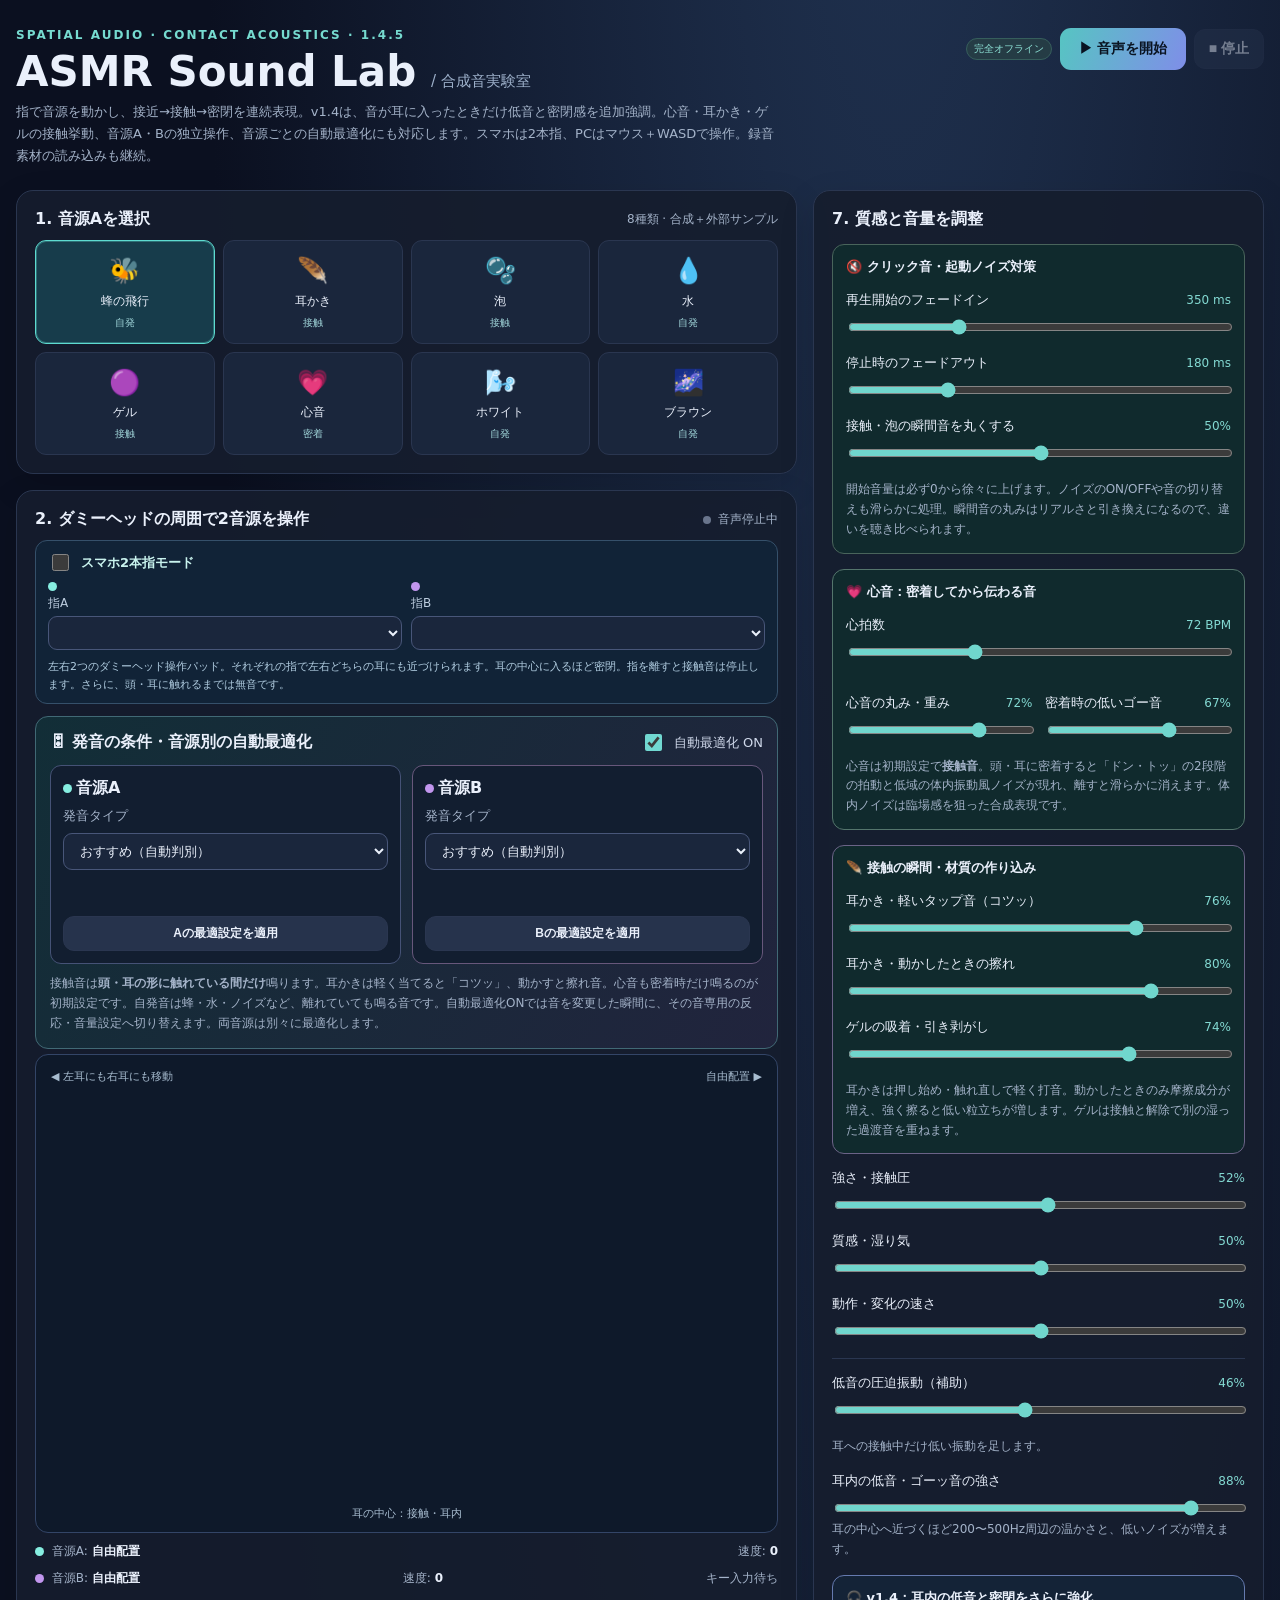
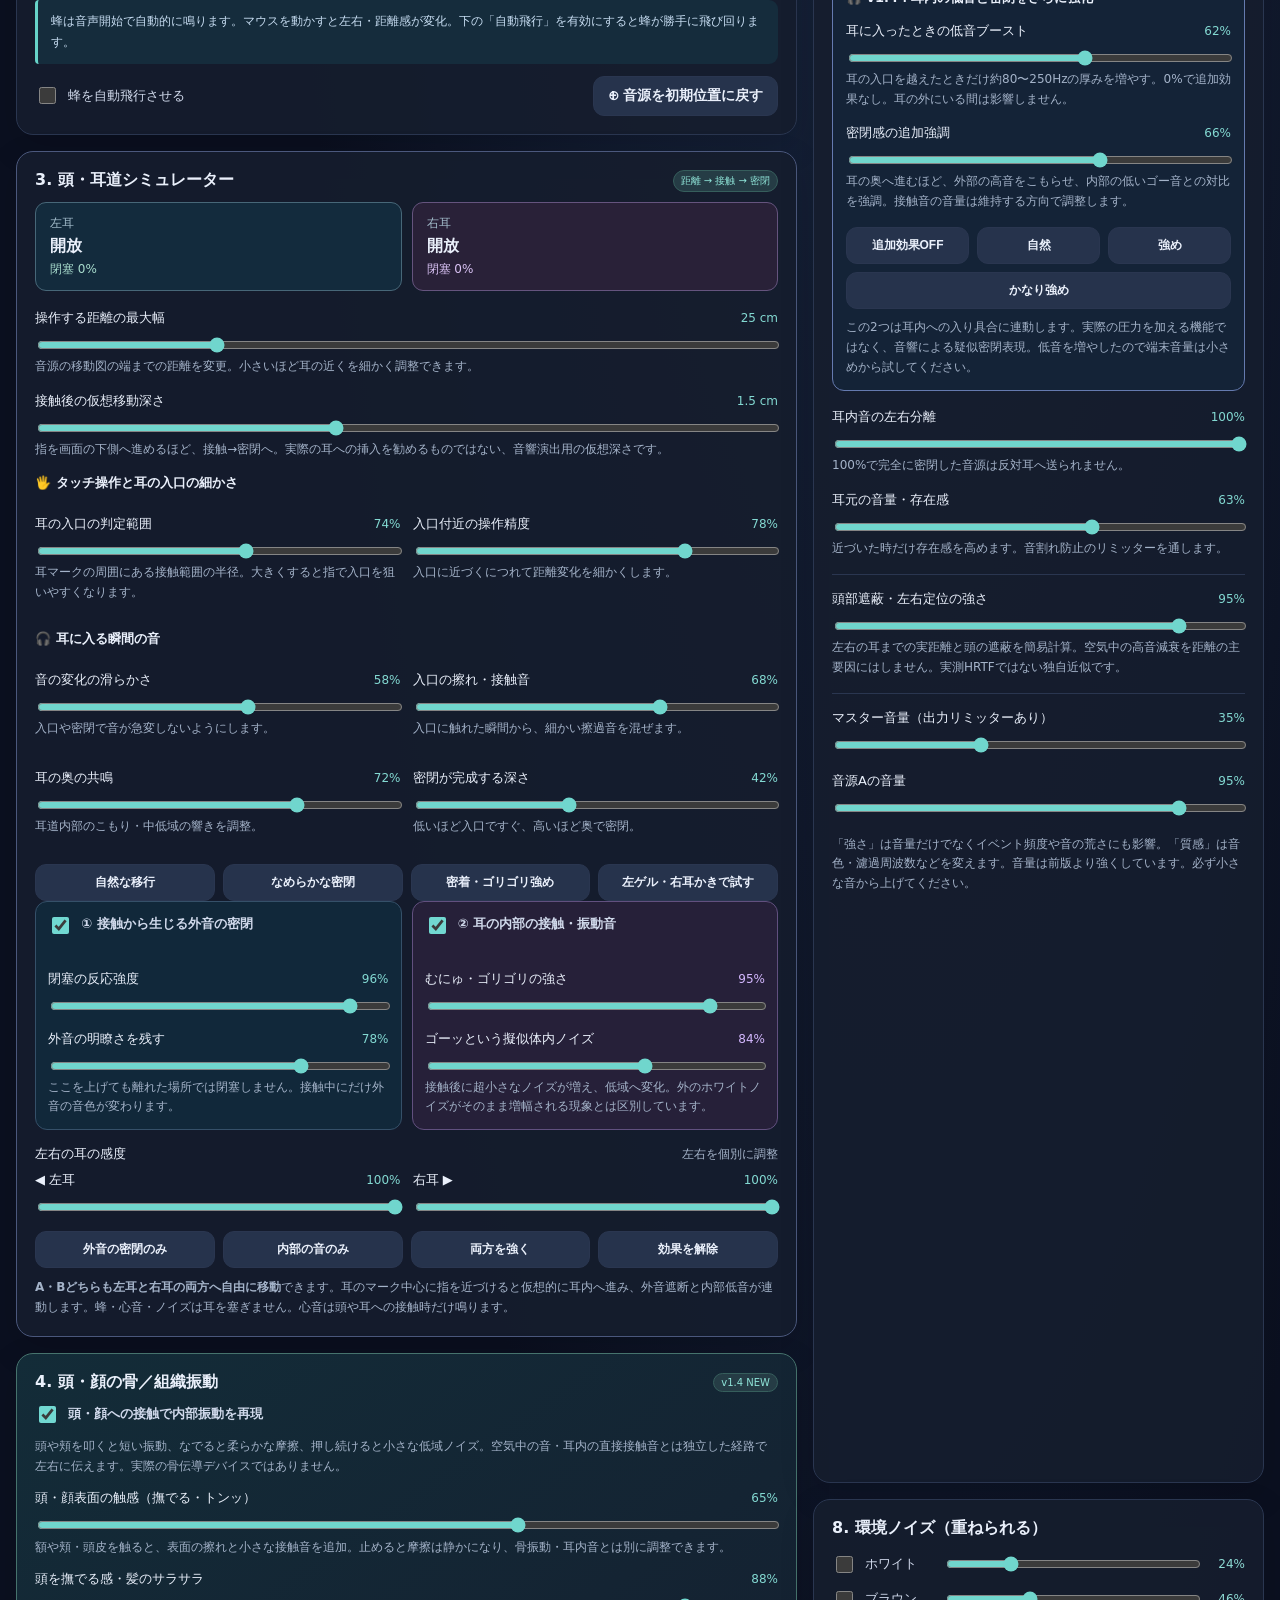
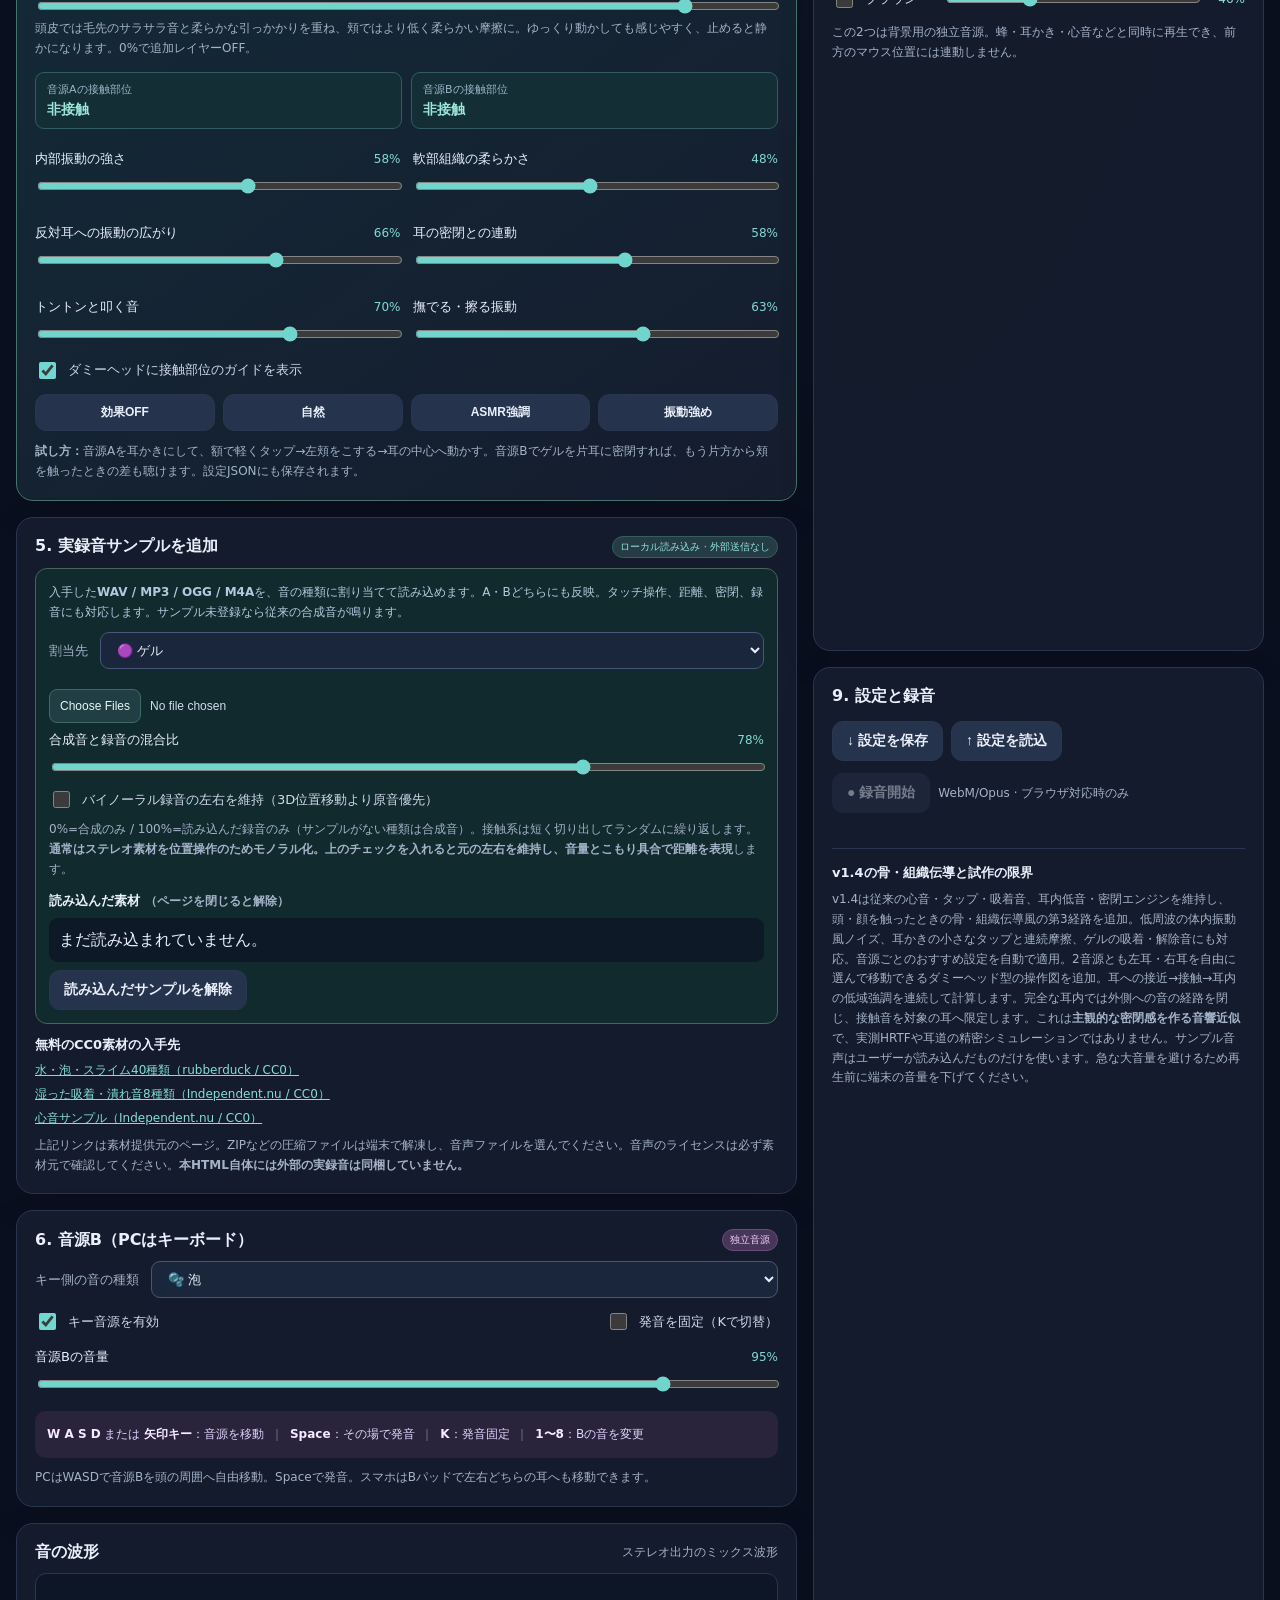
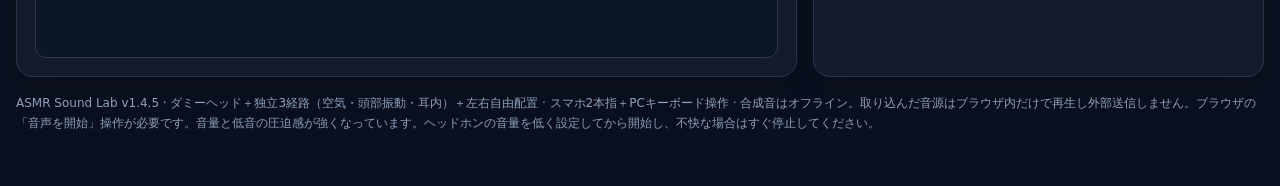
==== commit e087e52c: "Blend responsive scalp hair-rustle and gentle skin-drag WebAudio layers" ====
--- a/sample_apps/asmr_sound_lab/index.html
+++ b/sample_apps/asmr_sound_lab/index.html
@@ -308,7 +308,7 @@
  const weights={ear:.88,foam:.68,gel:.72,water:.38};
  const kind=weights[mode]||0;
  const unit=v=>Number.isFinite(v)?clamp(v,0,1):0;
- const moving=smoothstep(unit(Number.isFinite(speed)?speed/72:0));
+ const moving=smoothstep(unit(Number.isFinite(speed)?speed/44:0));
  const touch=zone&&!zone.isCanal?unit(zone.touch):0;
  const hardness=zone&&zone.settings?unit(zone.settings.hardness):.5;
  const level=clamp(.145*kind*touch*unit(gate)*moving*
@@ -682,6 +682,23 @@
   }
   v.skinMerge.connect(this.externalMix);
   v.skinSource.start(0,slot==='mouse'?.31:.61);
+  // Hair-strand rustle and slow skin drag share the external, ear-occluded skin path.
+  v.strokeHairSource=this.source(this.noise.monoWhite);v.sources.push(v.strokeHairSource);
+  v.strokeHairFilter=c.createBiquadFilter();v.strokeHairFilter.type='bandpass';
+  v.strokeHairFilter.frequency.value=2800;v.strokeHairFilter.Q.value=.7;
+  v.strokeHairGain=c.createGain();v.strokeHairGain.gain.value=0;
+  v.strokeHairSource.connect(v.strokeHairFilter);
+  v.strokeHairFilter.connect(v.strokeHairGain);v.strokeHairGain.connect(v.skinBus);
+  v.strokeDragSource=this.source(this.noise.monoBrown);v.sources.push(v.strokeDragSource);
+  v.strokeDragHigh=c.createBiquadFilter();v.strokeDragHigh.type='highpass';
+  v.strokeDragHigh.frequency.value=65;
+  v.strokeDragLow=c.createBiquadFilter();v.strokeDragLow.type='lowpass';
+  v.strokeDragLow.frequency.value=380;
+  v.strokeDragGain=c.createGain();v.strokeDragGain.gain.value=0;
+  v.strokeDragSource.connect(v.strokeDragHigh);v.strokeDragHigh.connect(v.strokeDragLow);
+  v.strokeDragLow.connect(v.strokeDragGain);v.strokeDragGain.connect(v.skinBus);
+  v.strokeHairSource.start(0,slot==='mouse'?1.31:2.14);
+  v.strokeDragSource.start(0,slot==='mouse'?.9:1.7);
   // Looping noise layers start silent; a tap impulse is created only on actual new contact.
   v.boneRubSource=this.source(this.noise.monoWhite);v.sources.push(v.boneRubSource);
   v.boneRubFilter.type='bandpass';v.boneRubFilter.frequency.value=290;v.boneRubFilter.Q.value=.65;
@@ -794,7 +811,7 @@
  }
  disposeVoice(v){
   for(const src of v.sources){try{src.stop();}catch(e){}}
-  for(const node of [...v.nodes,v.filter,v.out,v.synthGain,v.sampleBus,v.stereoBus,v.stereoOut,v.stereoFilter,v.stereoInsideFilter,v.stereoInsideGain,v.distanceFilter,v.distanceGain,v.panner,v.dry,v.pressHigh,v.pressLow,v.pressGain,v.contactLow,v.contactWarm,v.contactRes,v.canalBassShelf,v.canalBassPeak,v.contactGain,v.contactPan,v.contactSplit,v.contactMerge,...v.contactEarGains,v.rubLow,v.rubBand,v.rubGain,...v.earTone,...v.earDelay,...v.earGains,v.earMerge,v.boneBus,v.boneRubFilter,v.boneRubGain,v.bonePressFilter,v.bonePressGain,...v.boneLowpass,...v.boneOcclusionEQ,...v.boneEarGains,v.boneMerge,v.skinHigh,v.skinLow,v.skinGain,v.skinBus,...v.skinEarGains,v.skinMerge]){
+  for(const node of [...v.nodes,v.filter,v.out,v.synthGain,v.sampleBus,v.stereoBus,v.stereoOut,v.stereoFilter,v.stereoInsideFilter,v.stereoInsideGain,v.distanceFilter,v.distanceGain,v.panner,v.dry,v.pressHigh,v.pressLow,v.pressGain,v.contactLow,v.contactWarm,v.contactRes,v.canalBassShelf,v.canalBassPeak,v.contactGain,v.contactPan,v.contactSplit,v.contactMerge,...v.contactEarGains,v.rubLow,v.rubBand,v.rubGain,...v.earTone,...v.earDelay,...v.earGains,v.earMerge,v.boneBus,v.boneRubFilter,v.boneRubGain,v.bonePressFilter,v.bonePressGain,...v.boneLowpass,...v.boneOcclusionEQ,...v.boneEarGains,v.boneMerge,v.skinHigh,v.skinLow,v.skinGain,v.skinBus,...v.skinEarGains,v.skinMerge,v.strokeHairFilter,v.strokeHairGain,v.strokeDragHigh,v.strokeDragLow,v.strokeDragGain]){
    try{node.disconnect();}catch(e){}
   }
  }
@@ -881,7 +898,13 @@
     strength,wet,state.skinSurface/100);
   v.skinGain.gain.setTargetAtTime(surface.level,t,.032);
   v.skinLow.frequency.setTargetAtTime(surface.cutoff,t,.05);
-  for(let i=0;i<2;i++)v.skinEarGains[i].gain.setTargetAtTime(i===0?surface.left:surface.right,t,.035);
+  const stroke=scalpStrokeTargets(v.mode,zone,emission.gate,slotState.speed,
+    strength,wet,state.skinSurface/100,state.strokeBoost/100);
+  v.strokeHairGain.gain.setTargetAtTime(stroke.hair,t,.038);
+  v.strokeDragGain.gain.setTargetAtTime(stroke.drag,t,.06);
+  v.strokeHairFilter.frequency.setTargetAtTime(stroke.hairHz,t,.065);
+  v.strokeDragLow.frequency.setTargetAtTime(stroke.dragHz,t,.07);
+  for(let i=0;i<2;i>v.skinEarGains[i].gain.setTargetAtTime(i===0?surface.left:surface.right,t,.035);
   const boneKind=boneModeWeight[v.mode]||0;
   const faceGain=state.boneOn&&!zone.isCanal?emission.gate*boneKind*zone.touch:0;
   const softness=state.boneSoftness/100;
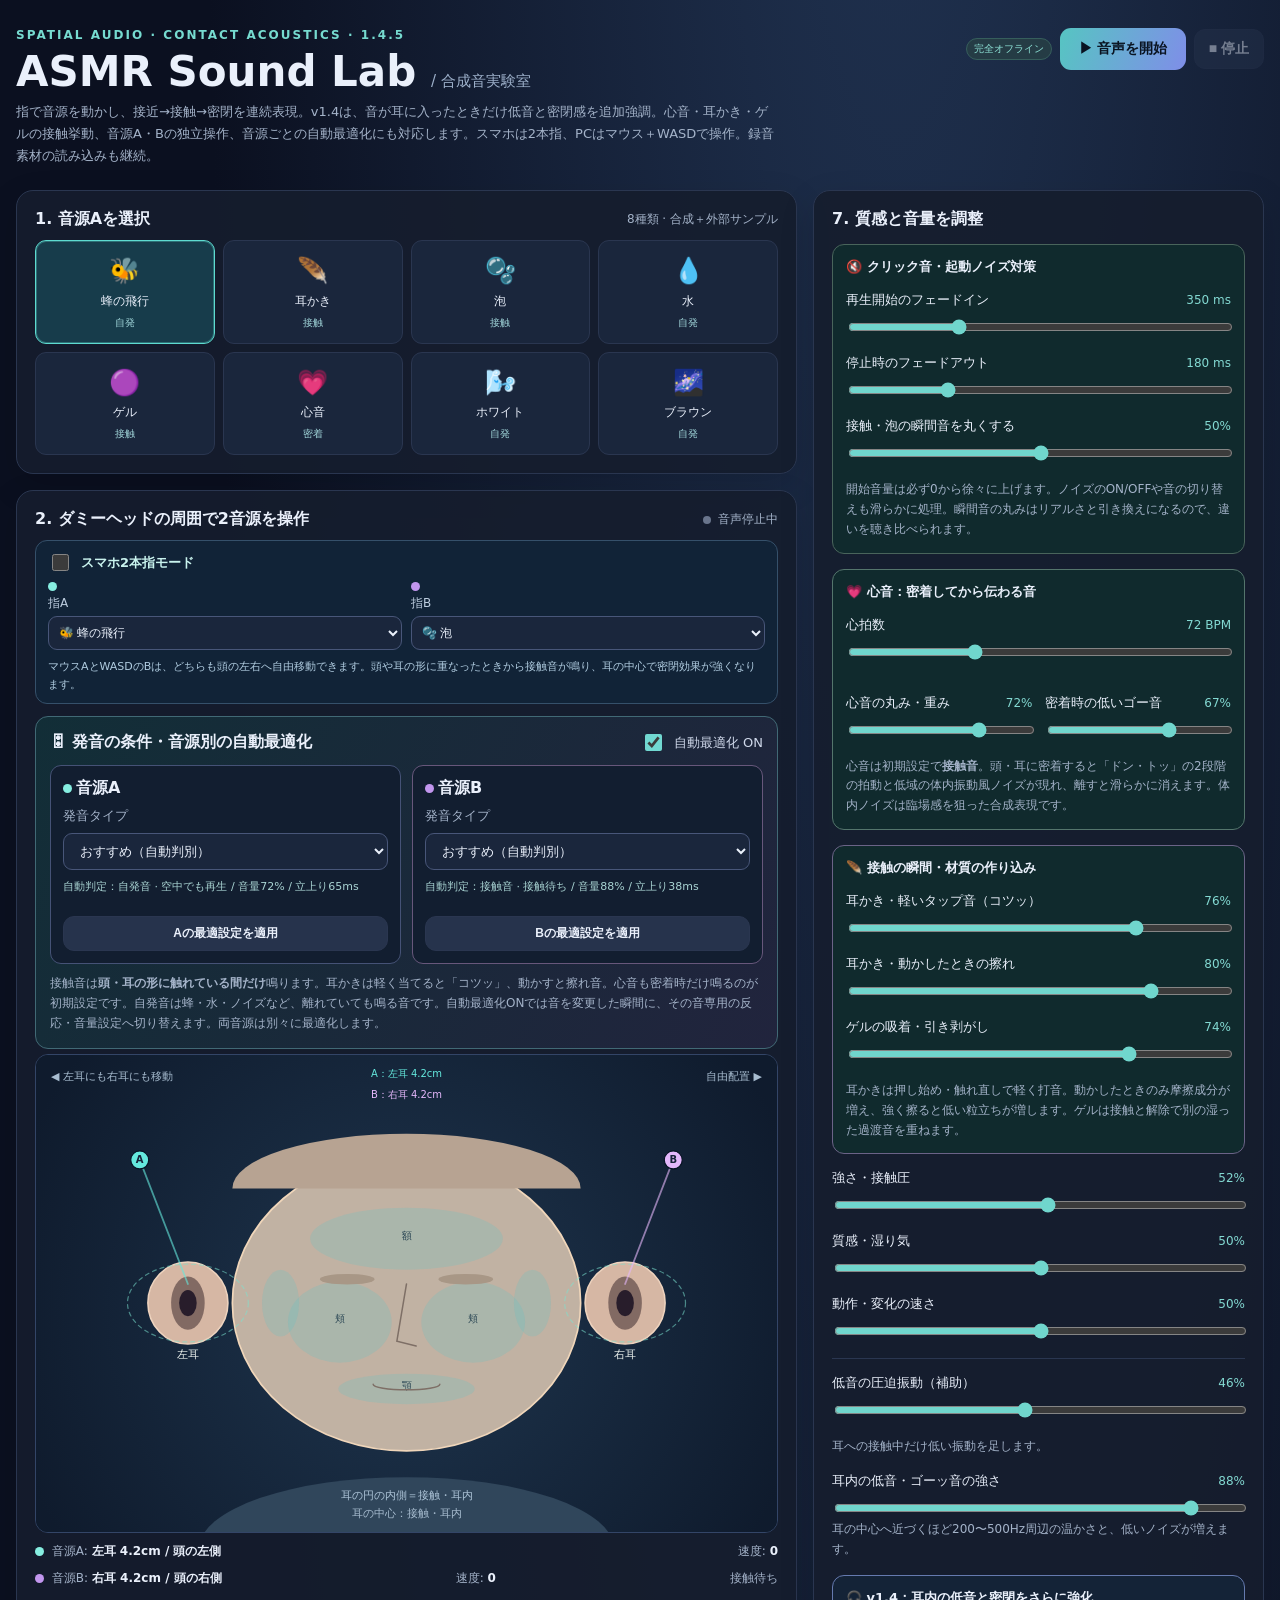
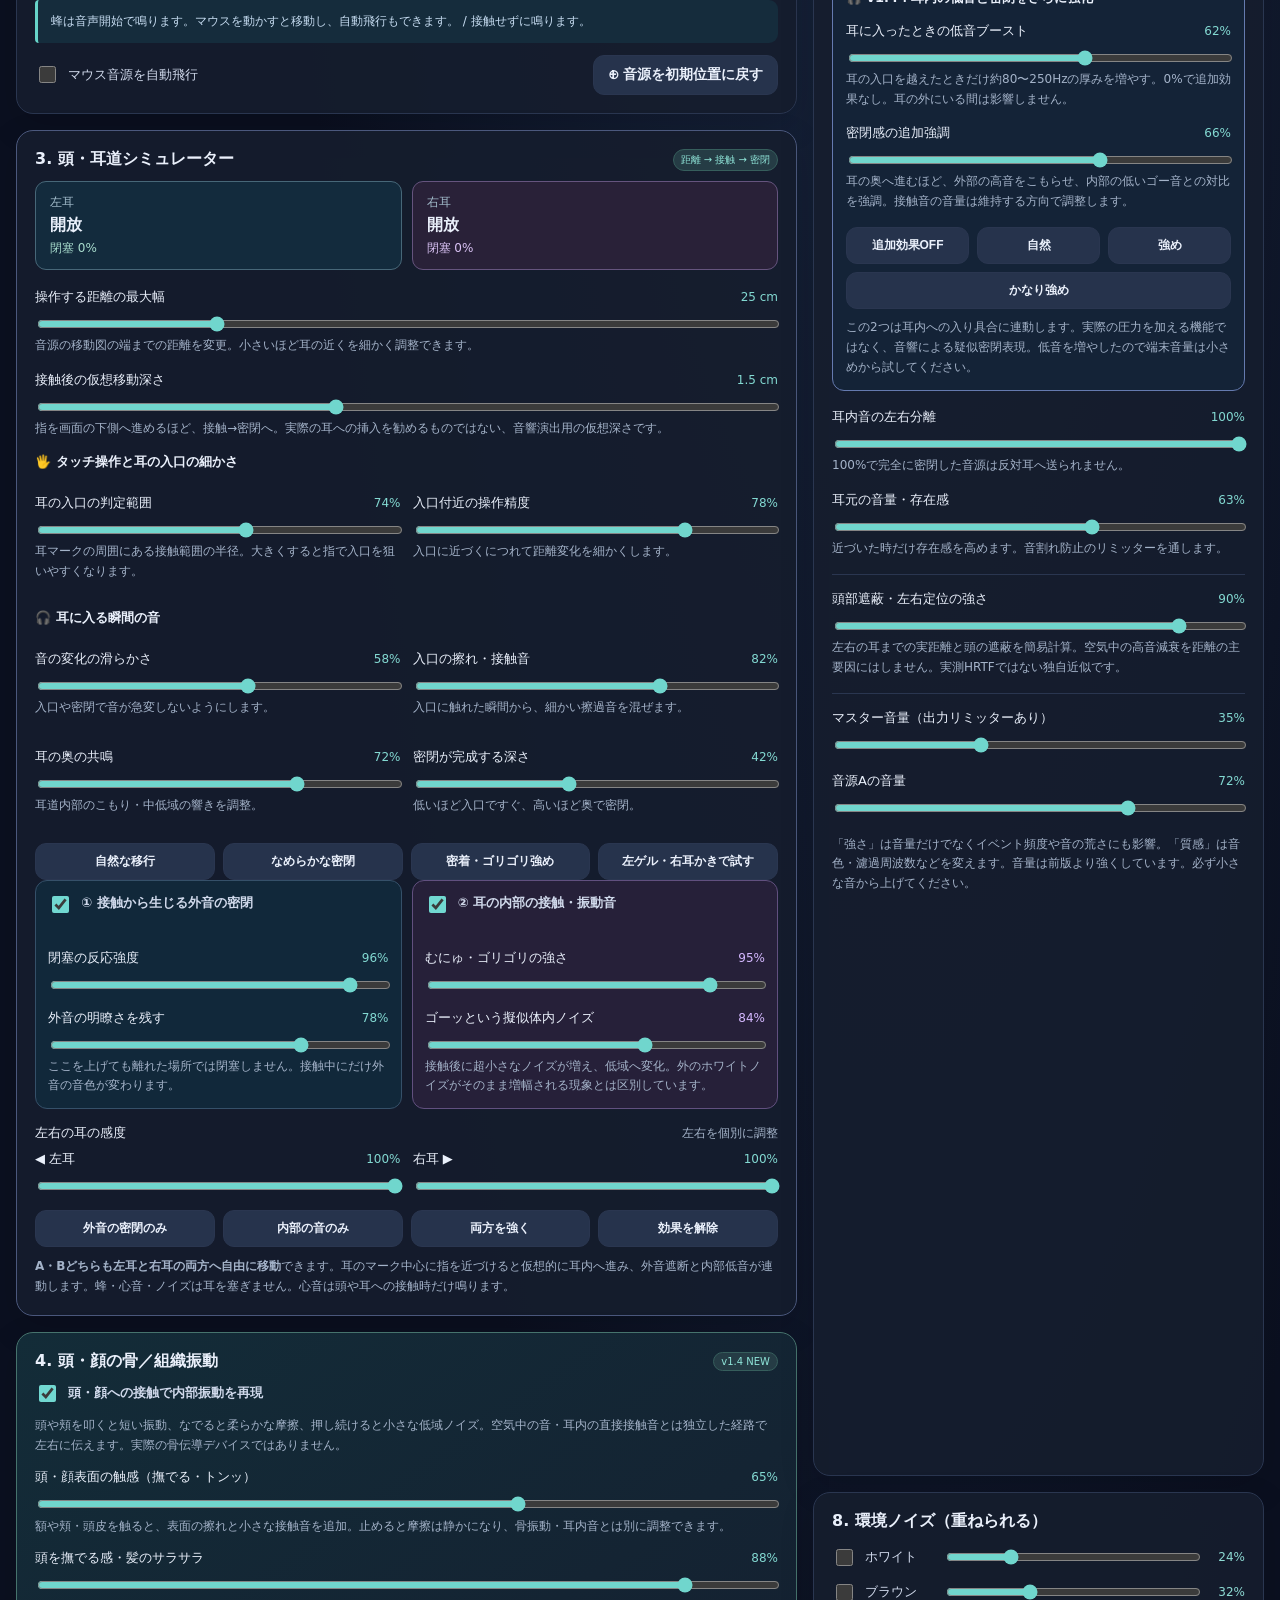
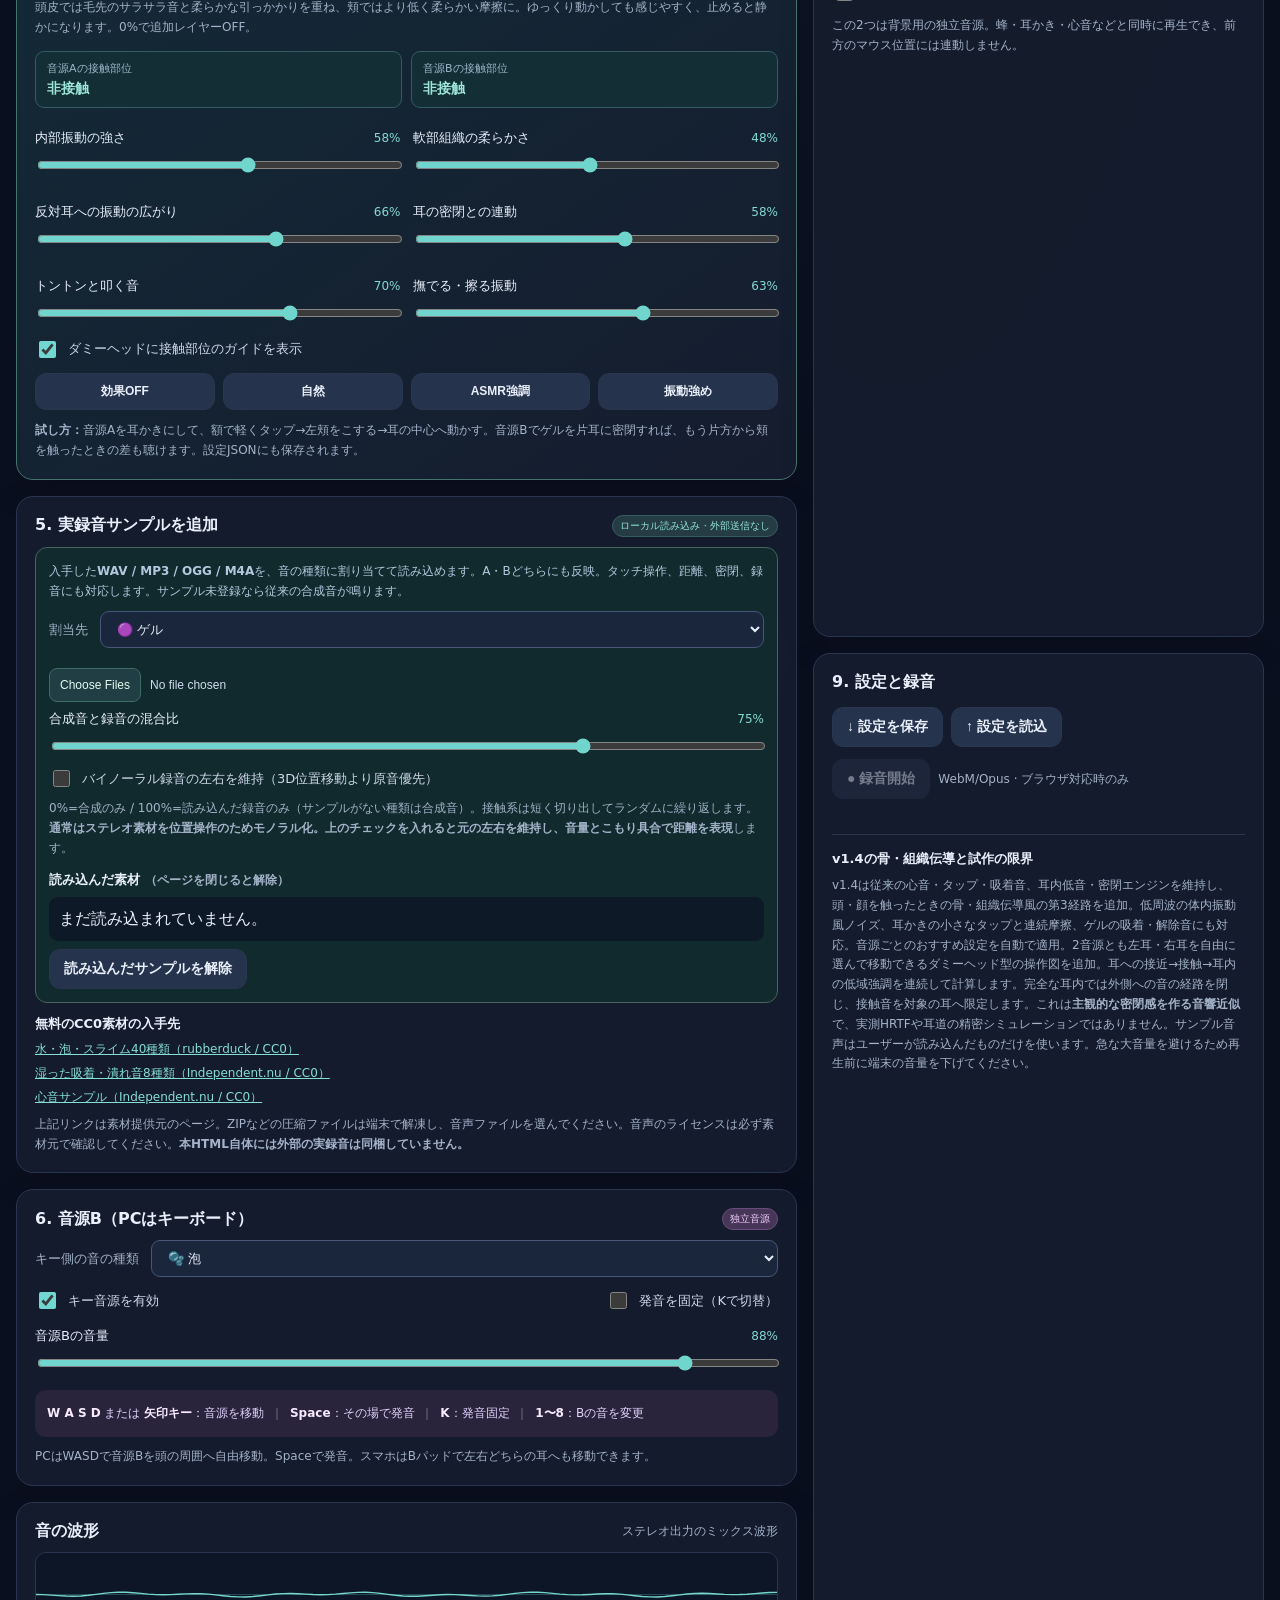
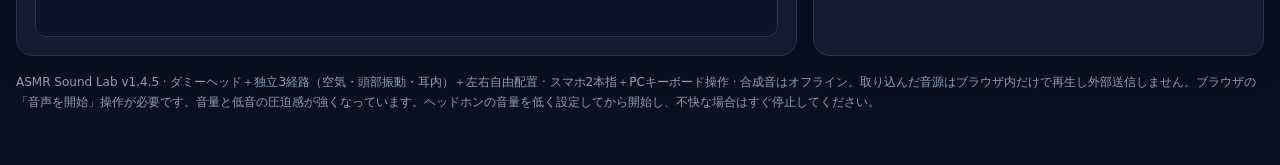
==== commit 9332643d: "Fix skin-ear loop closing parenthesis caught by JS syntax check" ====
--- a/sample_apps/asmr_sound_lab/index.html
+++ b/sample_apps/asmr_sound_lab/index.html
@@ -904,7 +904,7 @@
   v.strokeDragGain.gain.setTargetAtTime(stroke.drag,t,.06);
   v.strokeHairFilter.frequency.setTargetAtTime(stroke.hairHz,t,.065);
   v.strokeDragLow.frequency.setTargetAtTime(stroke.dragHz,t,.07);
-  for(let i=0;i<2;i>v.skinEarGains[i].gain.setTargetAtTime(i===0?surface.left:surface.right,t,.035);
+  for(let i=0;i<2;i++)v.skinEarGains[i].gain.setTargetAtTime(i===0?surface.left:surface.right,t,.035);
   const boneKind=boneModeWeight[v.mode]||0;
   const faceGain=state.boneOn&&!zone.isCanal?emission.gate*boneKind*zone.touch:0;
   const softness=state.boneSoftness/100;
